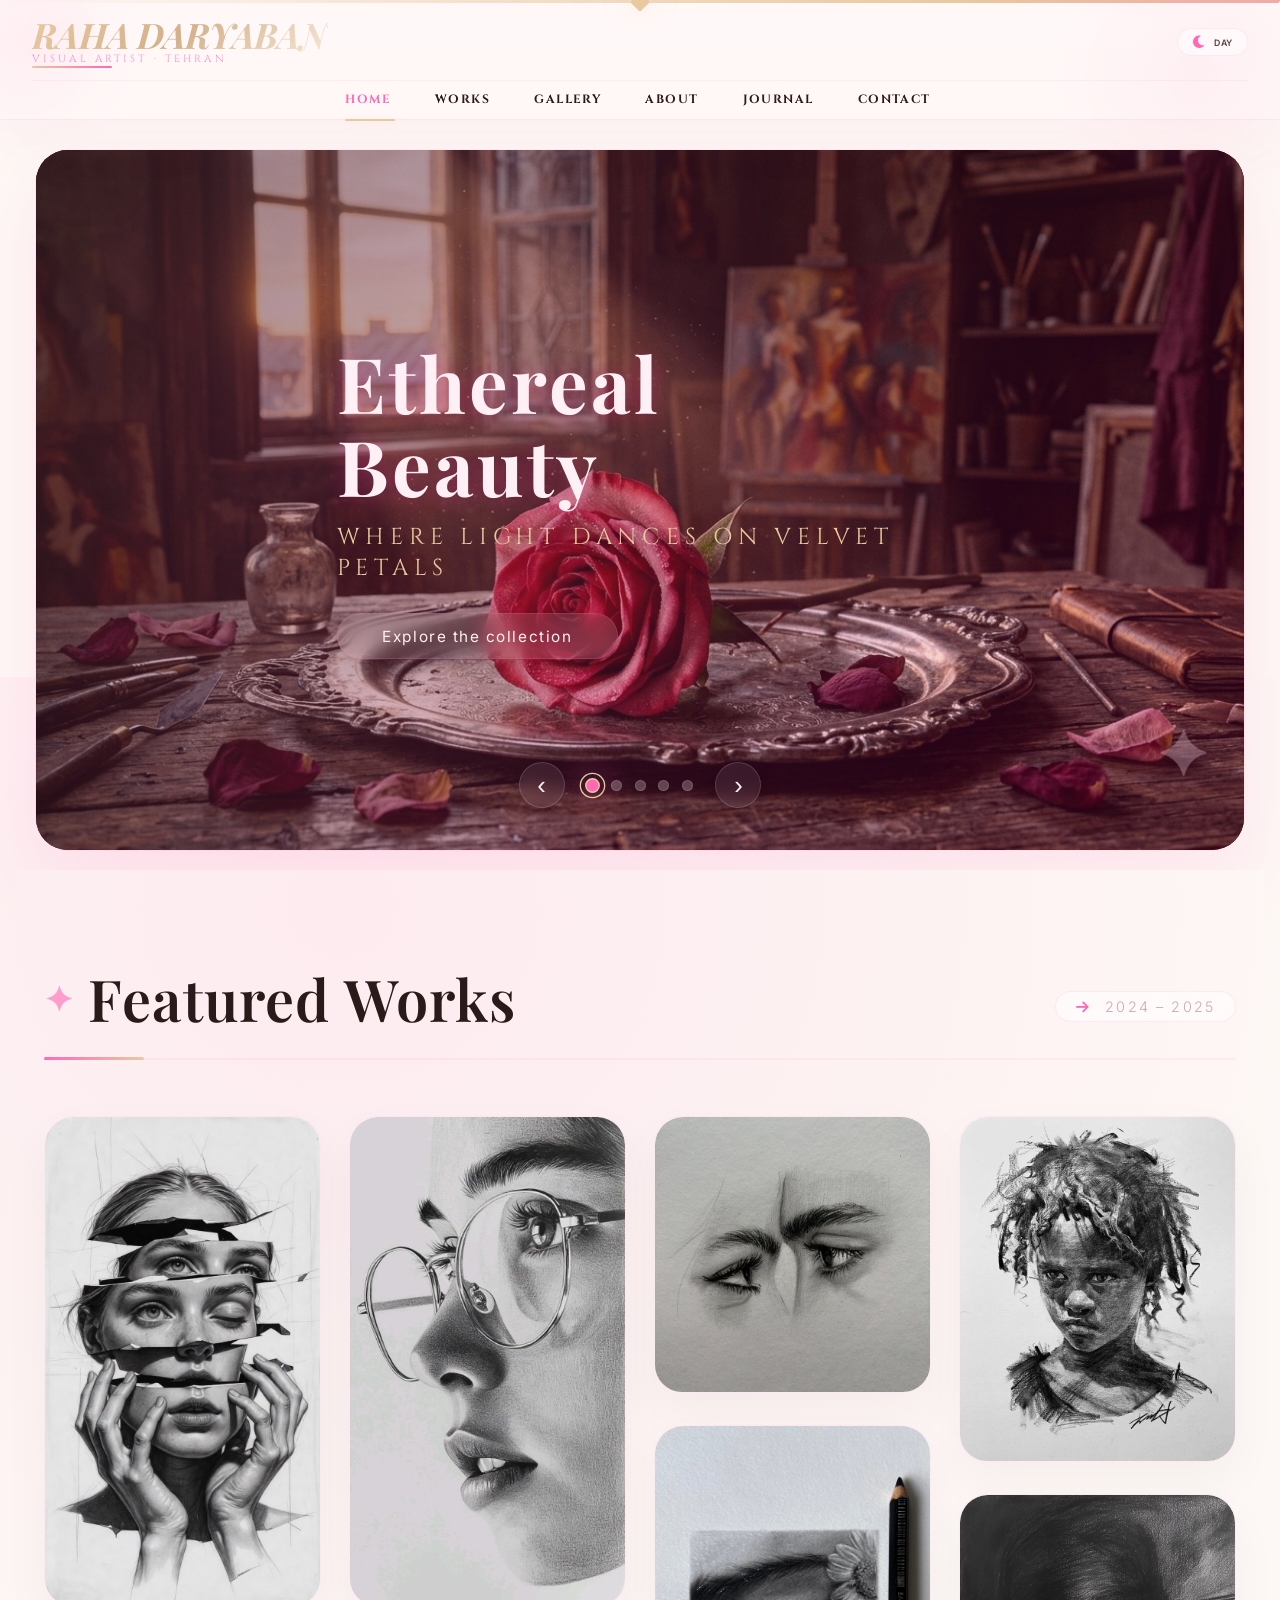
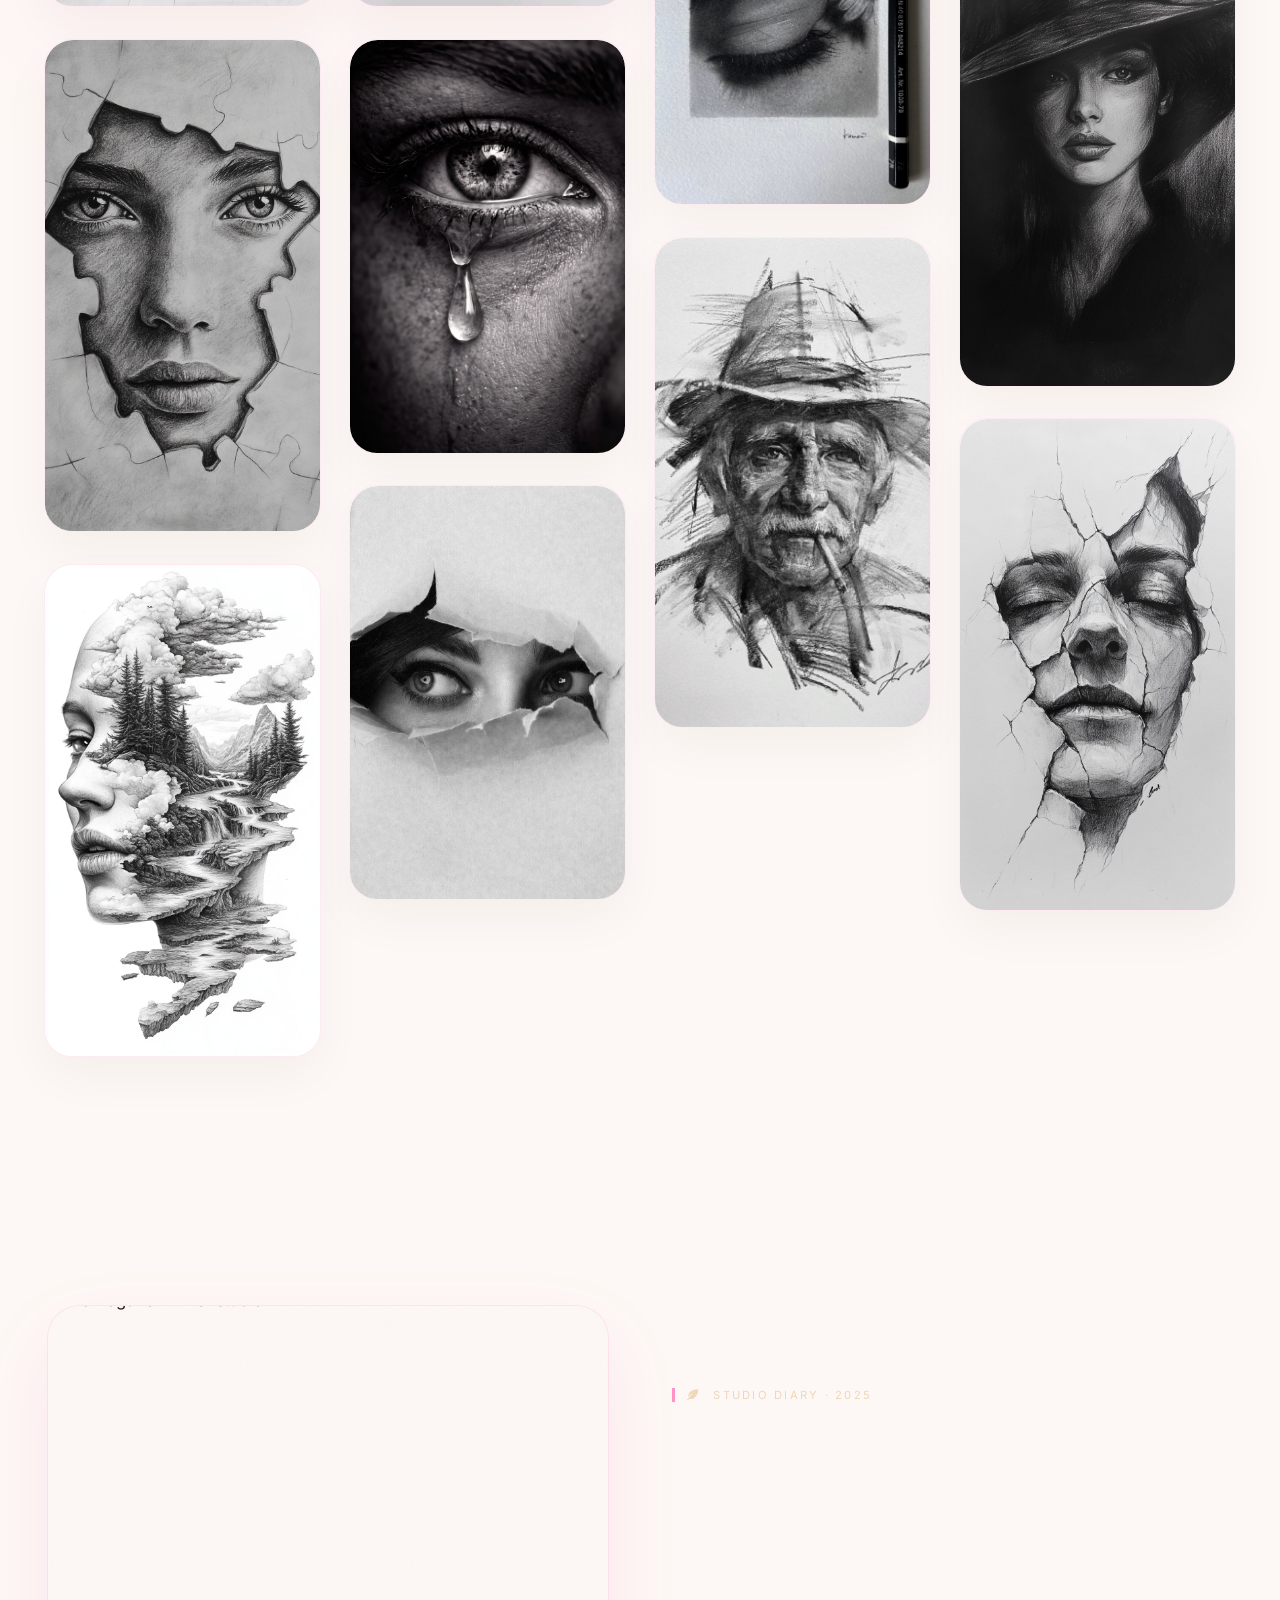
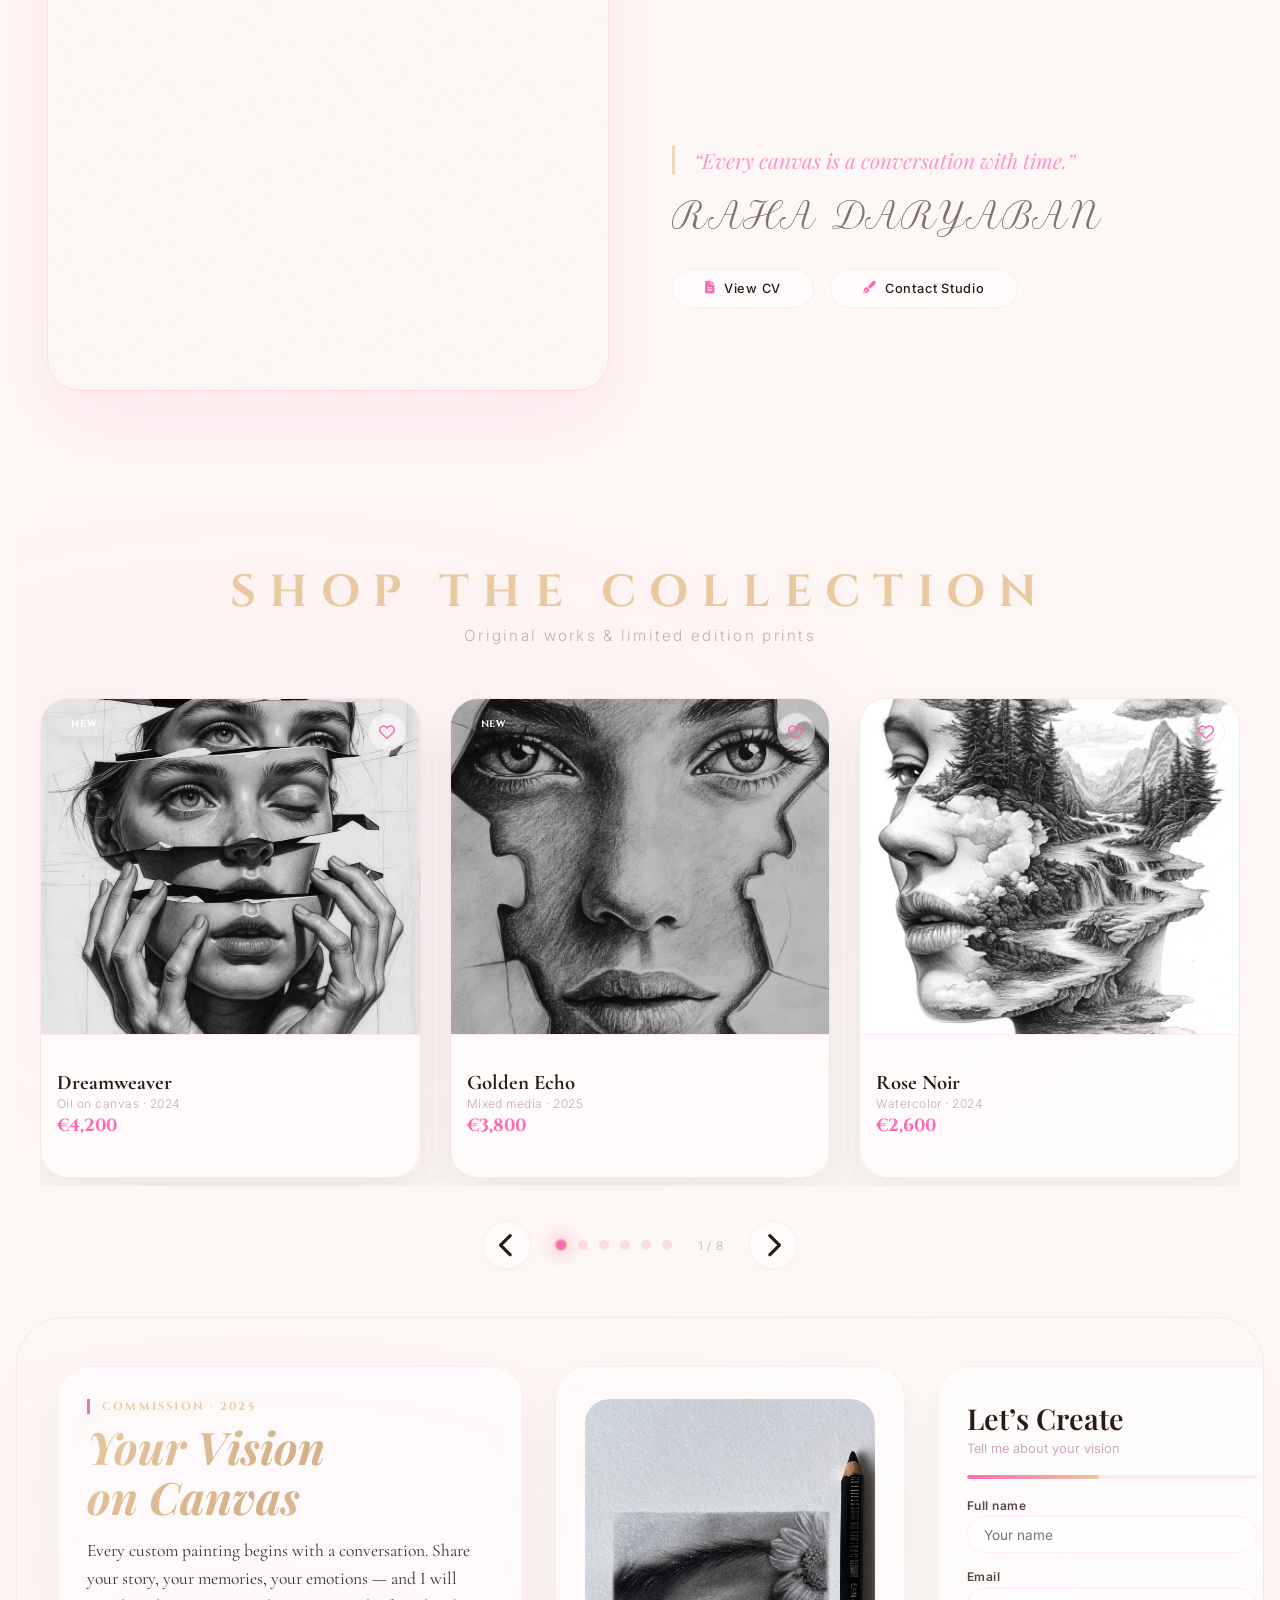
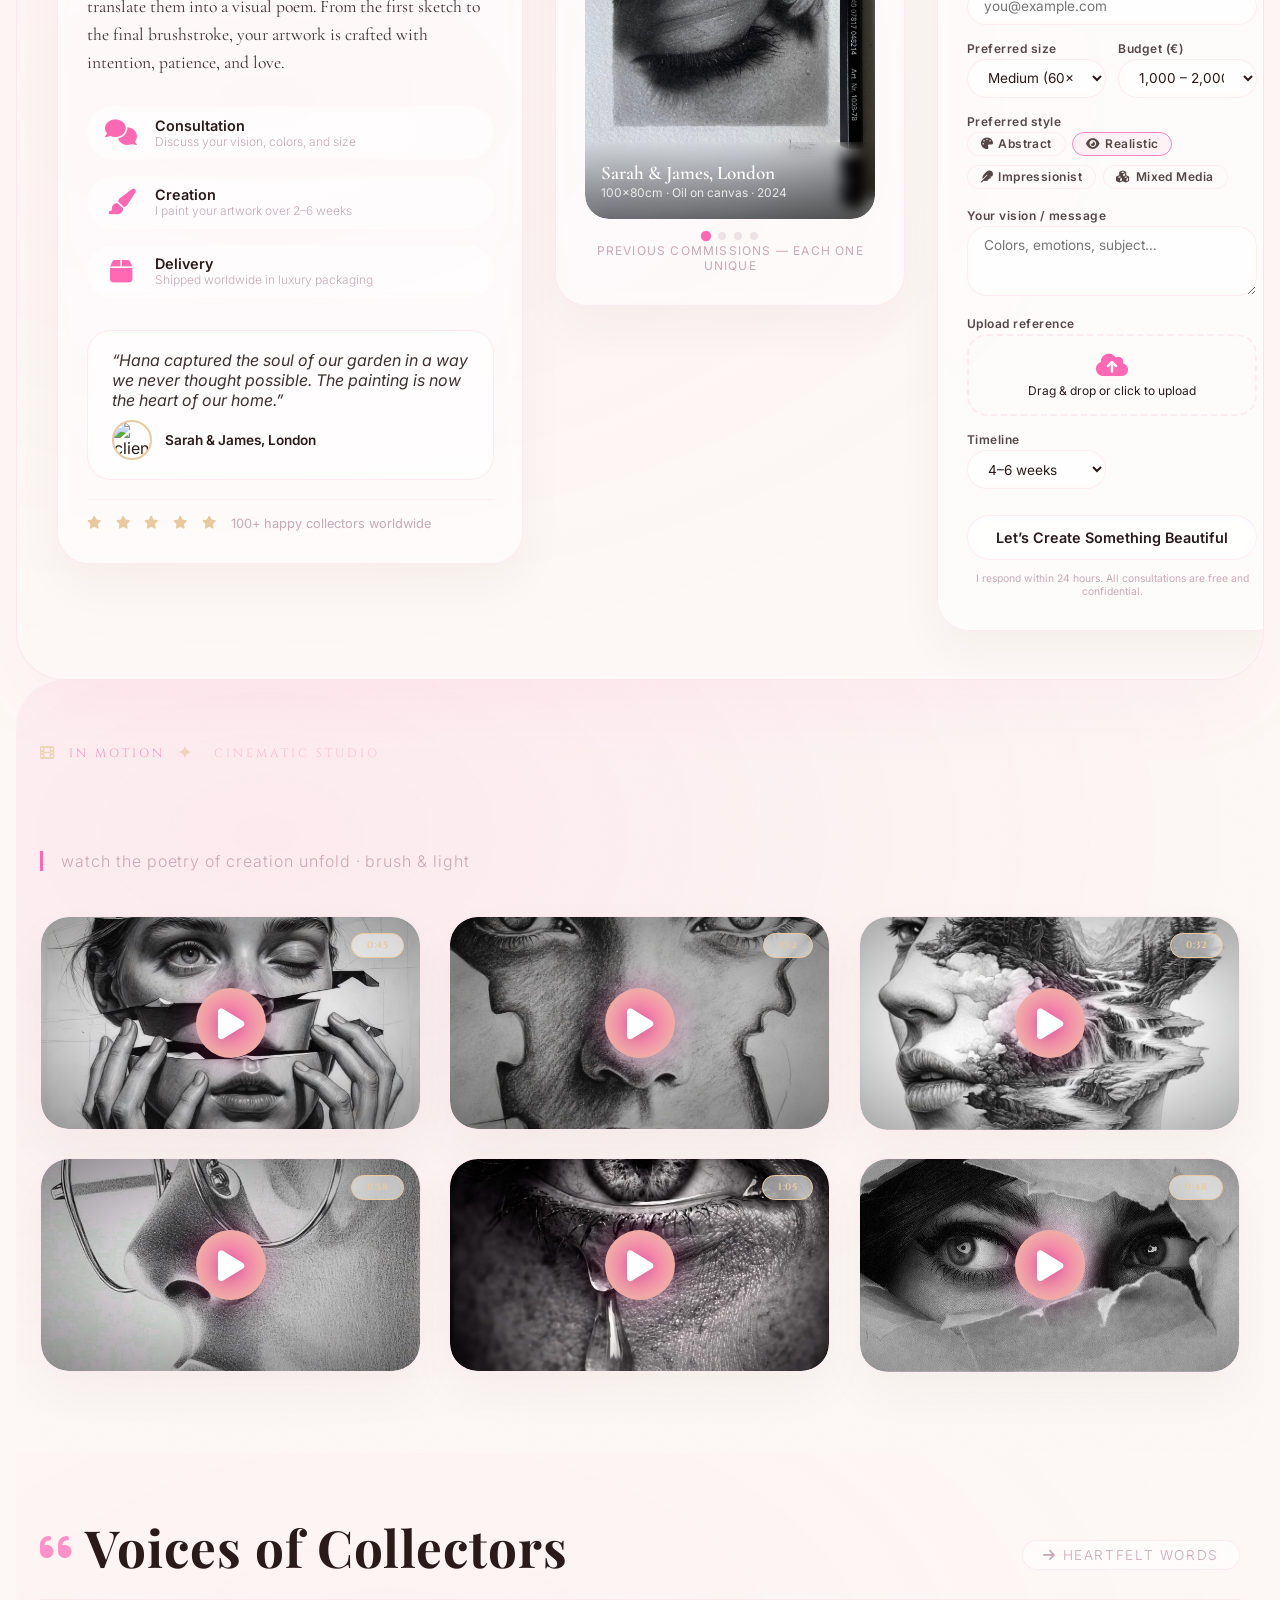
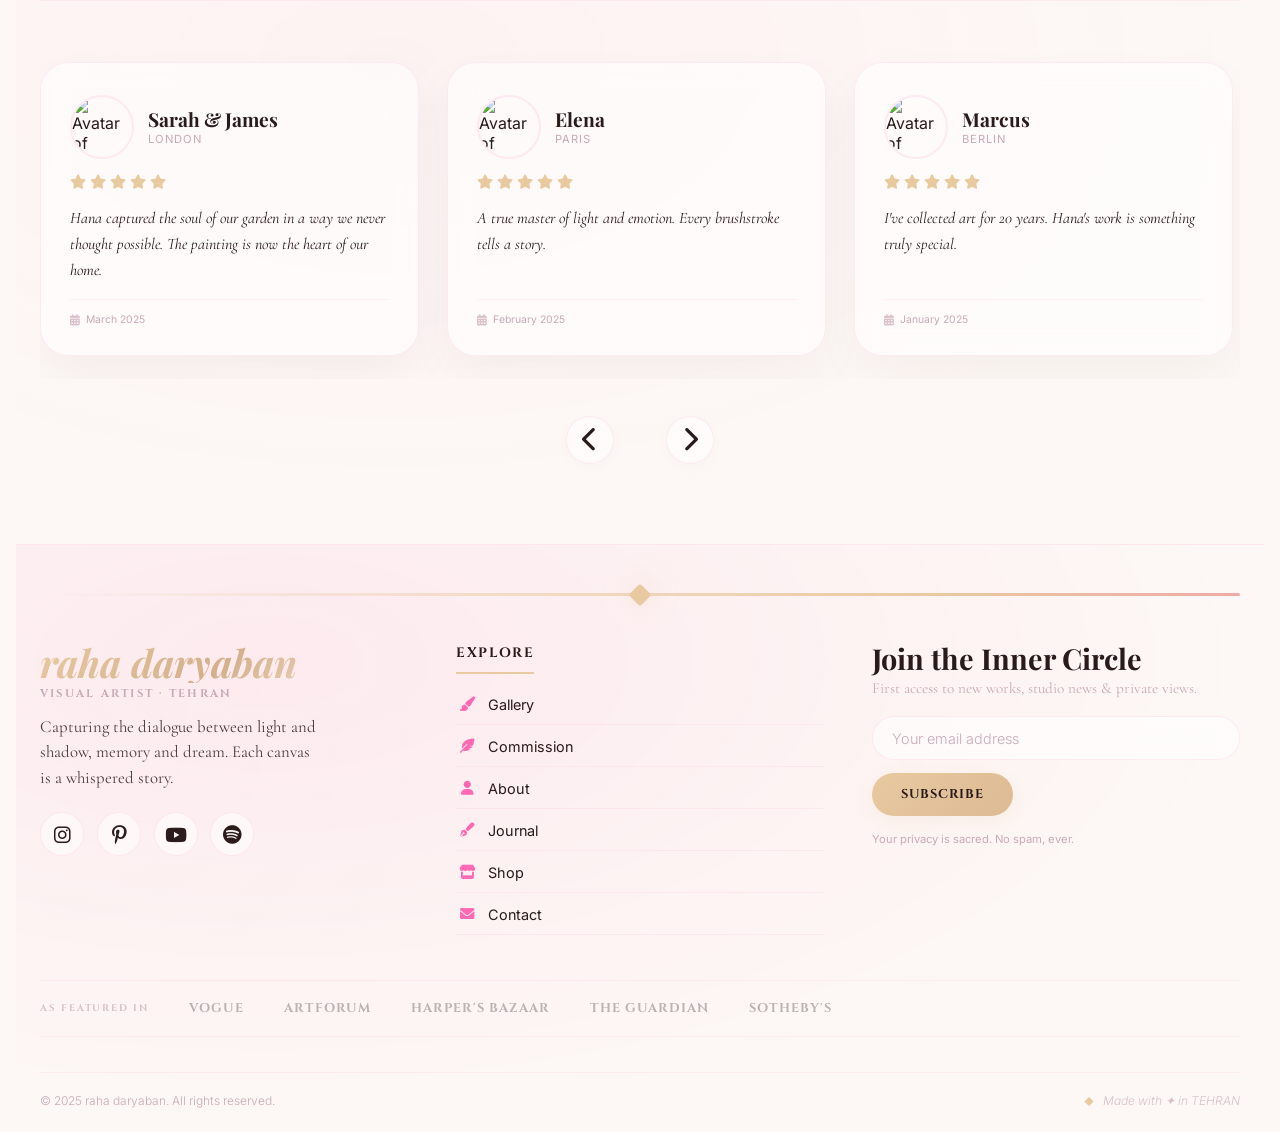
==== index.html @ b5438430 "Add files via upload" ====
<!DOCTYPE html>
<html lang="fa" dir="ltr">
<head>
    <meta charset="UTF-8">
    <meta name="viewport" content="width=device-width, initial-scale=1.0">
    <title>RAHA DARYABAN • Visual Artist</title>
    <link rel="stylesheet" href="./style.css">
    <link rel="stylesheet" href="./slider.css">
    <link rel="stylesheet" href="Commission.css">
    <link rel="stylesheet" href="new.css">
    <link rel="stylesheet" href="new-2.css">
    <link rel="stylesheet" href="footer.css">
    <link rel="stylesheet" href="style-tab.css">
    <link rel="preconnect" href="https://fonts.gstatic.com" crossorigin />
    <link rel="stylesheet" href="https://cdn.jsdelivr.net/npm/@phosphor-icons/web@2.1.1/src/regular/style.css">
    <link rel="stylesheet" href="https://cdnjs.cloudflare.com/ajax/libs/font-awesome/6.5.0/css/all.min.css">
    <link href="https://fonts.googleapis.com/css2?family=Cormorant+Garamond:ital,wght@0,300;0,400;0,600;0,700;1,400;1,600&family=Cinzel:wght@400;700;900&family=Inter:wght@300;400;600;700&family=Playfair+Display:ital,wght@0,400;0,700;1,400;1,700&family=Petit+Formal+Script&display=swap" rel="stylesheet" />
    <link href="https://fonts.googleapis.com/css2?family=Cormorant+Garamond:ital,wght@0,400;0,600;0,700;1,400&family=Inter:opsz,wght@14..32,300;14..32,400;14..32,600&family=Playfair+Display:ital,wght@0,400;0,600;1,400&display=swap" rel="stylesheet" />
    <script src="https://cdnjs.cloudflare.com/ajax/libs/gsap/3.15.0/gsap.min.js"></script>
    <script src="https://cdn.jsdelivr.net/npm/@tsparticles/engine@4/tsparticles.engine.min.js"></script>
    <script src="https://cdn.jsdelivr.net/npm/@tsparticles/slim@4/tsparticles.slim.bundle.min.js"></script>
    <link rel="stylesheet" href="https://cdnjs.cloudflare.com/ajax/libs/font-awesome/6.0.0-beta3/css/all.min.css" />
    <link rel="preconnect" href="https://fonts.googleapis.com">
  <link href="https://fonts.googleapis.com/css2?family=Cinzel:wght@400;700&family=Cormorant+Garamond:ital,wght@0,400;0,600;1,400&family=Inter:opsz,wght@14..32,300;14..32,400;14..32,600&family=Playfair+Display:ital,wght@0,400;0,700;1,400;1,700&display=swap" rel="stylesheet">
  <link rel="stylesheet" href="https://cdnjs.cloudflare.com/ajax/libs/font-awesome/6.0.0-beta3/css/all.min.css">
<!-- ===== MODERN FONTS ===== -->
  <link rel="preconnect" href="https://fonts.googleapis.com">
  <link href="https://fonts.googleapis.com/css2?family=Inter:wght@400;500;600;700&family=Space+Grotesk:wght@400;500;600;700&display=swap" rel="stylesheet">
  <!-- ===== MODERN ICON PACK: Phosphor Icons (via CDN) ===== -->
  <link rel="stylesheet" href="https://cdn.jsdelivr.net/npm/@phosphor-icons/web@2.1.1/src/regular/style.css">
  <!-- ===== FALLBACK: Font Awesome 6 Sharp (Modern) ===== -->
  <link rel="stylesheet" href="https://cdnjs.cloudflare.com/ajax/libs/font-awesome/6.5.0/css/all.min.css">
</head>
<body>


<header id="mainHeader" role="banner">


  <div class="gold-top-bar" aria-hidden="true">
    <span class="diamond"></span>
  </div>

  <div id="header-particles"></div>

  <div class="glow-orb"></div>
  <div class="glow-orb-left"></div>

  <div class="header-inner">
    <div class="top-row">
      <a href="index.html" class="logo" id="logoEl" aria-label="Homepage">
        <span class="artist-name">RAHA DARYABAN</span>
        <span class="subtitle">Visual Artist · TEHRAN</span>
      </a>

      <div class="right-group" id="rightGroup">
        <button class="theme-toggle" id="themeToggle" aria-label="Toggle theme">
          <i class="fas fa-moon" id="themeIcon"></i>
          <span class="toggle-label" id="themeLabel">DAY</span>
        </button>

        <button class="hamburger" id="hamburger" aria-label="Menu">
          <span></span><span></span><span></span>
        </button>
      </div>
    </div>

    <div class="bottom-row" id="bottomNav">
      <nav>
        <ul class="nav-list" id="navList">
          <li class="nav-item active" data-page="home">
            <a href="index.html"><span>HOME</span><span class="nav-dot"></span></a>
          </li>
          <li class="nav-item" data-page="works">
            <a href="work.html"><span>WORKS</span><span class="nav-dot"></span></a>
          </li>
          <li class="nav-item" data-page="gallery">
            <a href="gallery.html"><span>GALLERY</span><span class="nav-dot"></span></a>
          </li>
          <li class="nav-item" data-page="about">
            <a href="about.html"><span>ABOUT</span><span class="nav-dot"></span></a>
          </li>
          <li class="nav-item" data-page="journal">
            <a href="journal.html"><span>JOURNAL</span><span class="nav-dot"></span></a>
          </li>
          <li class="nav-item" data-page="contact">
            <a href="contact.html"><span>CONTACT</span><span class="nav-dot"></span></a>
          </li>
        </ul>
      </nav>
    </div>

    <div id="progress" role="progressbar" aria-valuenow="0" aria-valuemin="0" aria-valuemax="100"></div>
  </div>
</header>

<div class="mobile-overlay" id="mobileOverlay">
  <button class="close-overlay" id="closeOverlay" aria-label="Close menu">
    <i class="fas fa-times"></i>
  </button>
  <ul class="mobile-nav" id="mobileNav">
    <li class="active"><a href="index.html">HOME</a></li>
    <li><a href="work.html">WORKS</a></li>
    <li><a href="gallery.html">GALLERY</a></li>
    <li><a href="about.html">ABOUT</a></li>
    <li><a href="journal.html">JOURNAL</a></li>
    <li><a href="contact.html">CONTACT</a></li>
  </ul>
  <div class="divider"></div>
  <div style="margin-top:1.2rem; font-family: 'Cinzel', serif; font-size:0.65rem; letter-spacing:0.2em; color:var(--text-soft); opacity:0.6;">
    <i class="fas fa-palette" style="color:var(--pink-rose); margin-right:8px;"></i> Studio · London
  </div>
</div>



<section class="hero-slider-section" style="margin-top: 130px;">
  <div class="hero-slider-wrapper" id="heroSliderWrapper">
    <div class="hero-slider" id="heroSlider" role="region" aria-label="Raha daryaban Visual Artist Portfolio">
      <div id="slidesContainer"></div>
      <div id="tsparticles"></div>
      
      <div class="nav-controls">
        <button class="nav-btn" id="prevBtn" aria-label="Previous slide">‹</button>
        <div class="indicators" id="indicatorsContainer" role="tablist"></div>
        <button class="nav-btn" id="nextBtn" aria-label="Next slide">›</button>
      </div>
    </div>
  </div>
</section>
  <section class="gallery-section" id="masonryGallery">
    <div class="gallery-header">
      <h2>
        <span class="accent-icon">✦</span> Featured Works
      </h2>
      <span class="sub"><i class="fas fa-arrow-right"></i> 2024 – 2025</span>
    </div>

    <div class="masonry-grid" id="masonryGrid">
    </div>
  </section>

  <section class="about-section" id="aboutSection">
    <div class="about-container">
      <div class="portrait-wrapper" id="portraitWrapper">
        <img
          class="portrait-image"
          src="artist.JPG"
          alt="Hana Yeganeh in her studio"
          loading="lazy"
        />
        <div class="grain-overlay"></div>
      </div>

      <div class="story-content">
        <div class="studio-label"><i class="fas fa-feather-alt" style="margin-right: 8px;"></i> Studio Diary · 2025</div>
        <h1 class="artist-heading">RAHA DARYABAN</h1>

        <div class="typewriter-container" id="typewriter"></div>

        <div class="bio-text" id="bioText">
          Born in London, Hana Yeganeh is a visual artist whose work explores the delicate tension between light and shadow, memory and dream. Her paintings have been exhibited internationally and are held in private collections across Europe and the Middle East.
        </div>

        <div class="quote-block">“Every canvas is a conversation with time.”</div>
        <div class="signature">RAHA DARYABAN</div>

        <div class="action-buttons">
          <a href="#" class="action-btn"><i class="fas fa-file-alt"></i> View CV</a>
          <a href="#" class="action-btn"><i class="fas fa-pen-fancy"></i> Contact Studio</a>
        </div>
      </div>
    </div>
  </section>



  
  <section class="shop-slider-section" id="shopSlider">
    <div class="shop-header">
      <h2>Shop the Collection</h2>
      <p>Original works &amp; limited edition prints</p>
    </div>

    <div class="slider-wrapper" id="sliderWrapper">
      <div class="slider-track" id="sliderTrack">
      </div>
    </div>

    <div class="slider-nav">
      <button class="nav-arrow" id="prevSlide" aria-label="Previous"><i class="fas fa-chevron-left"></i></button>
      <div class="dots" id="dotsContainer"></div>
      <span class="slide-counter" id="slideCounter">1 / 8</span>
      <button class="nav-arrow" id="nextSlide" aria-label="Next"><i class="fas fa-chevron-right"></i></button>
    </div>
  </section>
  








  <div class="commission-wrapper">
  <section class="commission-section" id="commissionSection">
    <div id="commission-particles"></div>

    <div class="commission-grid">
      <div class="panel panel-left">
        <div class="commission-label">COMMISSION · 2025</div>
        <h2 class="commission-heading">Your Vision<br>on Canvas</h2>
        <p class="commission-desc">
          Every custom painting begins with a conversation. Share your story, your memories, your emotions — and I will translate them into a visual poem. From the first sketch to the final brushstroke, your artwork is crafted with intention, patience, and love.
        </p>
        <div class="process-steps">
          <div class="step-item"><i class="fas fa-comments"></i><div class="step-text"><strong>Consultation</strong><small>Discuss your vision, colors, and size</small></div></div>
          <div class="step-item"><i class="fas fa-paint-brush"></i><div class="step-text"><strong>Creation</strong><small>I paint your artwork over 2–6 weeks</small></div></div>
          <div class="step-item"><i class="fas fa-box"></i><div class="step-text"><strong>Delivery</strong><small>Shipped worldwide in luxury packaging</small></div></div>
        </div>
        <div class="testimonial">
          <p>“Hana captured the soul of our garden in a way we never thought possible. The painting is now the heart of our home.”</p>
          <div class="client"><img src="https://i.pravatar.cc/80?img=12" alt="client"><span class="name">Sarah & James, London</span></div>
        </div>
        <div class="trust-badge"><i class="fas fa-star"></i><i class="fas fa-star"></i><i class="fas fa-star"></i><i class="fas fa-star"></i><i class="fas fa-star"></i> 100+ happy collectors worldwide</div>
      </div>

      <div class="panel panel-center">
        <div class="gallery-carousel" id="carousel">
          <div class="carousel-slide active" data-index="0"><img src="art-8.jpg" alt="custom1"><div class="carousel-overlay"><div class="client-name">Sarah & James, London</div><div class="meta">100×80cm · Oil on canvas · 2024</div></div></div>
          <div class="carousel-slide" data-index="1"><img src="art-9.jpg" alt="custom2"><div class="carousel-overlay"><div class="client-name">Elena, Paris</div><div class="meta">70×90cm · Mixed media · 2025</div></div></div>
          <div class="carousel-slide" data-index="2"><img src="art-10.jpg" alt="custom3"><div class="carousel-overlay"><div class="client-name">Marcus, Berlin</div><div class="meta">120×80cm · Oil on linen · 2023</div></div></div>
          <div class="carousel-slide" data-index="3"><img src="art-11.jpg" alt="custom4"><div class="carousel-overlay"><div class="client-name">Aiko, Tokyo</div><div class="meta">60×60cm · Watercolor · 2025</div></div></div>
        </div>
        <div class="carousel-dots" id="carouselDots"><span class="active" data-index="0"></span><span data-index="1"></span><span data-index="2"></span><span data-index="3"></span></div>
        <div class="gallery-caption">Previous commissions — each one unique</div>
      </div>

      <div class="panel panel-right">
        <div class="form-title">Let’s Create</div>
        <div class="form-sub">Tell me about your vision</div>
        <div class="progress-bar-wrap"><div class="progress-bar-fill" id="formProgress"></div></div>
        <form id="commissionForm" novalidate>
          <div class="form-group"><label>Full name</label><input type="text" class="form-control" id="fullName" placeholder="Your name" required></div>
          <div class="form-group"><label>Email</label><input type="email" class="form-control" id="email" placeholder="you@example.com" required></div>
          <div class="form-row">
            <div class="form-group"><label>Preferred size</label>
              <select class="form-control" id="sizeSelect"><option value="Small (40x50cm)">Small (40x50cm) – €800+</option><option value="Medium (60x80cm)" selected>Medium (60x80cm) – €1,500+</option><option value="Large (80x100cm)">Large (80x100cm) – €2,500+</option><option value="Custom">Custom Size</option></select>
            </div>
            <div class="form-group"><label>Budget (€)</label>
              <select class="form-control" id="budgetSelect"><option value="500-1000">500 – 1,000</option><option value="1000-2000" selected>1,000 – 2,000</option><option value="2000-4000">2,000 – 4,000</option><option value="4000+">4,000+</option></select>
            </div>
          </div>
          <div class="form-group"><label>Preferred style</label>
            <div class="radio-group" id="styleGroup">
              <input type="radio" name="style" id="styleAbstract" value="Abstract"><label for="styleAbstract"><i class="fas fa-palette"></i> Abstract</label>
              <input type="radio" name="style" id="styleRealistic" value="Realistic" checked><label for="styleRealistic"><i class="fas fa-eye"></i> Realistic</label>
              <input type="radio" name="style" id="styleImpressionist" value="Impressionist"><label for="styleImpressionist"><i class="fas fa-feather"></i> Impressionist</label>
              <input type="radio" name="style" id="styleMixed" value="Mixed Media"><label for="styleMixed"><i class="fas fa-cubes"></i> Mixed Media</label>
            </div>
          </div>
          <div class="form-group"><label>Your vision / message</label><textarea class="form-control" id="message" rows="2" placeholder="Colors, emotions, subject…"></textarea></div>
          <div class="form-group"><label>Upload reference</label>
            <div class="file-upload-wrap" id="fileDrop"><i class="fas fa-cloud-upload-alt"></i><p style="margin:0.3rem 0 0;font-size:0.75rem;">Drag & drop or click to upload</p><input type="file" id="fileInput" style="display:none" accept="image/*"></div>
            <div id="filePreview" style="font-size:0.75rem;color:var(--text-soft);margin-top:0.2rem;"></div>
          </div>
          <div class="form-row">
            <div class="form-group"><label>Timeline</label>
              <select class="form-control" id="timelineSelect"><option value="Flexible">Flexible</option><option value="2-4 weeks">2–4 weeks</option><option value="4-6 weeks" selected>4–6 weeks</option></select>
            </div>
          </div>
          <button type="submit" class="btn-submit" id="submitBtn"><span class="btn-text">Let’s Create Something Beautiful</span><span class="spinner"><i class="fas fa-spinner"></i></span></button>
          <div class="disclaimer">I respond within 24 hours. All consultations are free and confidential.</div>
        </form>
      </div>
    </div>
  </section>
</div>

<div class="success-modal" id="successModal">
  <div class="success-card">
    <i class="fas fa-check-circle"></i>
    <h3>Your Vision is on the Way</h3>
    <p>Thank you! I’ll respond within 24 hours to begin our creative journey.</p>
    <button onclick="closeSuccess()" style="margin-top:1.2rem;padding:0.5rem 2rem;border-radius:60px;border:1px solid var(--pink-rose);background:transparent;cursor:pointer;">Wonderful</button>
  </div>
</div>







<section class="art-in-motion" id="artInMotion">
  <div class="curator-label">
    <i class="fas fa-film"></i> <span>In Motion</span> <span class="deco-diamond">✦</span> <span style="opacity:0.5;">cinematic studio</span>
  </div>
  <h2 class="section-headline">Art in Motion</h2>
  <div class="section-sub">watch the poetry of creation unfold · brush & light</div>

  <div class="video-grid" id="videoGrid">
  </div>
</section>

<div class="cinema-modal" id="cinemaModal">
  <div class="modal-content">
    <button class="modal-close" id="modalClose"><i class="fas fa-times"></i></button>
    <video id="modalVideo" controls autoplay muted playsinline></video>
    <div class="modal-meta">
      <h2 id="modalTitle">Whispers of Color</h2>
      <span id="modalDuration">0:45</span>
    </div>
  </div>
</div>



  <button class="demo-theme-toggle" id="demoThemeToggle" aria-label="Toggle theme">
    <i class="fas fa-moon" id="demoThemeIcon"></i>
    <span id="demoThemeLabel">DAY</span>
  </button>

  <section class="testimonials-section" id="testimonialsSection" aria-label="Client testimonials">
    <div class="testimonials-header">
      <h2><i class="fas fa-quote-left"></i> Voices of Collectors</h2>
      <span class="sub"><i class="fas fa-arrow-right"></i> heartfelt words</span>
    </div>

    <div class="carousel-wrapper" id="carouselWrapper">
      <div class="carousel-track" id="carouselTrack" role="list">
      </div>
    </div>

    <div class="nav-arrows">
      <button class="nav-arrow" id="prevArrow" aria-label="Previous testimonial"><i class="fas fa-chevron-left"></i></button>
      <div class="dots-container" id="dotsContainer" role="tablist"></div>
      <button class="nav-arrow" id="nextArrow" aria-label="Next testimonial"><i class="fas fa-chevron-right"></i></button>
    </div>
  </section>





    <footer class="footer-section" id="footerSection" role="contentinfo">
        <div id="footer-particles"></div>

        <div class="footer-inner">
            <div class="gold-bar" aria-hidden="true">
                <span class="diamond"></span>
            </div>

            <div class="footer-grid">
                <div class="footer-col-1 glass-reflection">
                    <div class="artist-name">raha daryaban</div>
                    <div class="title">Visual Artist · tehran</div>
                    <p class="bio">Capturing the dialogue between light and shadow, memory and dream. Each canvas is a whispered story.</p>
                    <div class="social-links">
                        <a href="#" aria-label="Instagram"><i class="fab fa-instagram"></i></a>
                        <a href="#" aria-label="Pinterest"><i class="fab fa-pinterest-p"></i></a>
                        <a href="#" aria-label="YouTube"><i class="fab fa-youtube"></i></a>
                        <a href="#" aria-label="Spotify"><i class="fab fa-spotify"></i></a>
                    </div>
                </div>

                <div class="footer-col-2">
                    <div class="heading">Explore</div>
                    <ul class="link-list">
                        <li><a href="work.html"><i class="fas fa-paint-brush"></i> Gallery</a></li>
                        <li><a href="contact.html"><i class="fas fa-feather-alt"></i> Commission</a></li>
                        <li><a href="about.html"><i class="fas fa-user"></i> About</a></li>
                        <li><a href="journal.html"><i class="fas fa-pen-fancy"></i> Journal</a></li>
                        <li><a href="index.html"><i class="fas fa-store"></i> Shop</a></li>
                        <li><a href="contact.html"><i class="fas fa-envelope"></i> Contact</a></li>
                    </ul>
                </div>
                <div class="footer-col-3">
                    <div class="newsletter-title">Join the Inner Circle</div>
                    <div class="newsletter-sub">First access to new works, studio news & private views.</div>
                    <form class="newsletter-form" id="newsletterForm" novalidate>
                        <div class="input-group">
                            <input type="email" placeholder="Your email address" aria-label="Email address" required>
                        </div>
                        <button type="submit" class="btn-subscribe">Subscribe</button>
                        <div class="privacy-notice">Your privacy is sacred. No spam, ever.</div>
                    </form>
                </div>
            </div>
            <div class="featured-section">
                <span class="featured-label">As Featured In</span>
                <div class="brands">
                    <span>VOGUE</span>
                    <span>ARTFORUM</span>
                    <span>HARPER'S BAZAAR</span>
                    <span>THE GUARDIAN</span>
                    <span>SOTHEBY'S</span>
                </div>
            </div>

            <div class="bottom-bar">
                <span>© 2025 raha daryaban. All rights reserved.</span>
                <span>
                    <span class="diamond-deco">◆</span>
                    <span class="made-with">Made with ✦ in TEHRAN</span>
                </span>
            </div>
        </div>
    </footer>

    <button class="back-to-top" id="backToTop" aria-label="Back to top">
        <i class="fas fa-arrow-up"></i>
    </button>

  <nav class="sticky-tab-bar" id="stickyTabBar" role="tablist" aria-label="Quick navigation">

    <!-- HOME → index.html -->
    <a href="index.html" class="tab-item" data-page="home" role="tab" aria-selected="true" tabindex="0">
      <i class="ph ph-house"></i>
      <span class="label">Home</span>
      <span class="glow"></span>
      <span class="dot"></span>
    </a>

    <!-- WORKS → work.html -->
    <a href="work.html" class="tab-item" data-page="works" role="tab" aria-selected="false" tabindex="0">
      <i class="ph ph-paint-brush"></i>
      <span class="label">Works</span>
      <span class="glow"></span>
      <span class="dot"></span>
    </a>

    <!-- GALLERY → gallery.html -->
    <a href="gallery.html" class="tab-item" data-page="gallery" role="tab" aria-selected="false" tabindex="0">
      <i class="ph ph-images"></i>
      <span class="label">Gallery</span>
      <span class="glow"></span>
      <span class="dot"></span>
    </a>

    <!-- ABOUT → about.html -->
    <a href="about.html" class="tab-item" data-page="about" role="tab" aria-selected="false" tabindex="0">
      <i class="ph ph-user"></i>
      <span class="label">About</span>
      <span class="glow"></span>
      <span class="dot"></span>
    </a>

    <!-- JOURNAL → journal.html -->
    <a href="journal.html" class="tab-item" data-page="journal" role="tab" aria-selected="false" tabindex="0">
      <i class="ph ph-note-pencil"></i>
      <span class="label">Journal</span>
      <span class="glow"></span>
      <span class="dot"></span>
    </a>

    <!-- CONTACT → contact.html -->
    <a href="contact.html" class="tab-item" data-page="contact" role="tab" aria-selected="false" tabindex="0">
      <i class="ph ph-envelope"></i>
      <span class="label">Contact</span>
      <span class="glow"></span>
      <span class="dot"></span>
    </a>

  </nav>
    
<script src="script.js"></script>
<script src="slider.js"></script>
<script src="Commission.js"></script>
<script src="new.js"></script>
<script src="new-2.js"></script>
<script src="footer.js"></script>
<script src="js-tab.js"></script>
<script src="https://cdn.jsdelivr.net/npm/typed.js@2.0.16"></script>
<script src="https://cdn.jsdelivr.net/npm/typed.js@2.0.12"></script>
</body>
</html>
---- style.css ----
/* ============================================================
       CSS CUSTOM PROPERTIES – Light & Dark (cinematic palette)
       ============================================================ */
    :root {
      /* Light theme (default) */
      --bg-primary: #FDF8F5;
      --bg-header: rgba(255, 248, 247, 0.88);
      --text-primary: #2A1A1A;
      --text-soft: #c9a8b8;
      --border-light: rgba(255, 105, 180, 0.12);
      --pink-rose: #FF69B4;
      --pink-vibrant: #FF1493;
      --pink-dark: #6B1A3D;
      --gold: #E8C9A0;
      --gold-light: #f5e6d3;
      --glass-bg: rgba(255, 255, 255, 0.55);
      --glass-border: rgba(255, 105, 180, 0.12);
      --glass-blur: blur(30px);
      --shadow-soft: 0 20px 60px rgba(255, 105, 180, 0.04);
      --card-shadow: 0 20px 50px rgba(42, 26, 26, 0.04);
      --shadow-rose: 0 30px 70px rgba(255, 20, 147, 0.08);
      --progress-bg: linear-gradient(90deg, #FF69B4, #E8C9A0, #FF1493, #E8C9A0);
      --overlay-bg: rgba(255, 248, 247, 0.96);
    }

    /* Dark theme (luxury noir) */
    [data-theme="dark"] {
      --bg-primary: #1a0b12;
      --bg-header: rgba(20, 5, 12, 0.92);
      --text-primary: #f0e0e8;
      --text-soft: #b08a9a;
      --border-light: rgba(255, 105, 180, 0.15);
      --pink-rose: #ff6bb5;
      --pink-vibrant: #ff3b9b;
      --pink-dark: #f0c0d0;
      --gold: #d4b08a;
      --gold-light: #c9a88a;
      --glass-bg: rgba(20, 5, 12, 0.85);
      --glass-border: rgba(255, 105, 180, 0.18);
      --glass-blur: blur(32px);
      --shadow-soft: 0 20px 60px rgba(0, 0, 0, 0.5);
      --card-shadow: 0 20px 50px rgba(0, 0, 0, 0.5);
      --shadow-rose: 0 30px 70px rgba(255, 20, 147, 0.18);
      --progress-bg: linear-gradient(90deg, #ff6bb5, #d4b08a, #ff3b9b, #d4b08a);
      --overlay-bg: rgba(20, 5, 12, 0.96);
    }

    /* ============================================================
       RESET & BASE
       ============================================================ */
    * { margin: 0; padding: 0; box-sizing: border-box; }
    body {
      font-family: 'Cormorant Garamond', serif;
      background: var(--bg-primary);
      color: var(--text-primary);
      transition: background 0.4s ease, color 0.3s ease;
      padding-top: 120px;
      min-height: 200vh;
    }

    /* ============================================================
       HEADER – FIXED, GLASS, CINEMATIC
       ============================================================ */
    #mainHeader {
      position: fixed;
      top: 0;
      left: 0;
      width: 100%;
      height: 120px;
      background: var(--bg-header);
      backdrop-filter: var(--glass-blur);
      -webkit-backdrop-filter: var(--glass-blur);
      border-bottom: 1.5px solid var(--glass-border);
      z-index: 10000;
      box-shadow: var(--shadow-soft);
      transition: height 0.4s cubic-bezier(0.23, 1, 0.32, 1),
                  background 0.4s ease,
                  border-color 0.4s ease,
                  box-shadow 0.4s ease;
      overflow: visible;
    }
    #mainHeader.scrolled {
      height: 85px;
      box-shadow: var(--shadow-rose);
    }

    /* ---- Gold decorative bar ---- */
    .gold-top-bar {
      position: absolute;
      top: 0;
      left: 0;
      width: 100%;
      height: 3px;
      background: linear-gradient(90deg, transparent, var(--gold), var(--pink-rose), var(--gold), transparent);
      background-size: 300% 100%;
      border-radius: 0 0 4px 4px;
      animation: shimmerSweep 4s ease-in-out infinite;
      z-index: 5;
    }
    @keyframes shimmerSweep {
      0% { background-position: 0% 50%; }
      50% { background-position: 100% 50%; }
      100% { background-position: 0% 50%; }
    }
    .gold-top-bar .diamond {
      position: absolute;
      top: 50%;
      left: 50%;
      transform: translate(-50%, -50%) rotate(45deg);
      width: 14px;
      height: 14px;
      background: var(--gold);
      border-radius: 2px;
      box-shadow: 0 0 30px rgba(232, 201, 160, 0.4);
      animation: pulseDiamond 2.4s ease-in-out infinite;
    }
    @keyframes pulseDiamond {
      0%, 100% { transform: translate(-50%, -50%) rotate(45deg) scale(1); opacity: 0.8; }
      50% { transform: translate(-50%, -50%) rotate(45deg) scale(1.3); opacity: 1; }
    }

    /* ---- Particles ---- */
    #header-particles {
      position: absolute;
      inset: 0;
      z-index: 0;
      pointer-events: none;
      overflow: hidden;
    }

    /* ---- Glow orbs ---- */
    .glow-orb {
      position: absolute;
      top: -60%;
      right: -5%;
      width: 300px;
      height: 300px;
      background: radial-gradient(circle, rgba(255, 105, 180, 0.06) 0%, transparent 70%);
      border-radius: 50%;
      z-index: 1;
      pointer-events: none;
      animation: pulseGlow 6s ease-in-out infinite;
    }
    .glow-orb-left {
      position: absolute;
      bottom: -40%;
      left: -8%;
      width: 250px;
      height: 250px;
      background: radial-gradient(circle, rgba(255, 20, 147, 0.04) 0%, transparent 70%);
      border-radius: 50%;
      z-index: 1;
      pointer-events: none;
      animation: pulseGlow 8s ease-in-out infinite reverse;
    }
    [data-theme="dark"] .glow-orb {
      background: radial-gradient(circle, rgba(255, 50, 150, 0.12) 0%, transparent 70%);
    }
    [data-theme="dark"] .glow-orb-left {
      background: radial-gradient(circle, rgba(255, 30, 130, 0.10) 0%, transparent 70%);
    }
    @keyframes pulseGlow {
      0%, 100% { transform: scale(1); opacity: 0.5; }
      50% { transform: scale(1.4); opacity: 1; }
    }

    /* ---- Header inner ---- */
    .header-inner {
      position: relative;
      z-index: 3;
      max-width: 1440px;
      margin: 0 auto;
      height: 100%;
      display: flex;
      flex-direction: column;
      padding: 0 2rem;
    }

    .top-row {
      display: flex;
      align-items: center;
      justify-content: space-between;
      flex: 1;
      padding-top: 4px;
      gap: 1rem;
    }

    /* ----- LOGO ----- */
    .logo {
      display: flex;
      flex-direction: column;
      align-items: flex-start;
      cursor: pointer;
      position: relative;
      padding-bottom: 2px;
    }
    .logo .artist-name {
      font-family: 'Playfair Display', serif;
      font-weight: 700;
      font-style: italic;
      font-size: 2.2rem;
      line-height: 1.1;
      background: linear-gradient(135deg, var(--gold), #d4b08a, var(--gold-light));
      -webkit-background-clip: text;
      -webkit-text-fill-color: transparent;
      background-clip: text;
      letter-spacing: -0.02em;
    }
    .logo .subtitle {
      font-family: 'Cinzel', serif;
      font-weight: 400;
      font-size: 0.65rem;
      letter-spacing: 0.3em;
      text-transform: uppercase;
      color: var(--pink-rose);
      opacity: 0.75;
      margin-top: -2px;
    }
    .logo::after {
      content: '';
      position: absolute;
      bottom: 0;
      left: 0;
      width: 80px;
      height: 2px;
      background: linear-gradient(90deg, var(--gold), var(--pink-rose), var(--gold));
      background-size: 200% 100%;
      border-radius: 4px;
      animation: shimmerLine 3s ease-in-out infinite;
    }
    @keyframes shimmerLine {
      0%, 100% { background-position: 0% 50%; width: 80px; }
      50% { background-position: 100% 50%; width: 140px; }
    }

    /* ----- Right group ----- */
    .right-group {
      display: flex;
      align-items: center;
      gap: 1.6rem;
    }

    /* SEARCH */
    .search-container { position: relative; }
    .search-box {
      background: var(--glass-bg);
      backdrop-filter: blur(12px);
      -webkit-backdrop-filter: blur(12px);
      border: 1.5px solid var(--glass-border);
      border-radius: 60px;
      padding: 5px 14px 5px 18px;
      display: flex;
      align-items: center;
      gap: 10px;
      box-shadow: 0 4px 20px rgba(255, 105, 180, 0.02);
      transition: all 0.5s cubic-bezier(0.34, 1.56, 0.64, 1);
      cursor: pointer;
    }
    .search-box.open {
      border-color: var(--pink-rose);
      box-shadow: 0 0 0 5px rgba(255, 20, 147, 0.04), 0 8px 30px rgba(255, 20, 147, 0.06);
      width: 320px;
      background: var(--glass-bg);
    }
    .search-box i {
      font-size: 1rem;
      color: var(--pink-rose);
      transition: transform 0.4s;
    }
    .search-box:hover i { transform: rotate(15deg) scale(1.05); }
    .search-box input {
      border: none;
      outline: none;
      font-family: 'Inter', sans-serif;
      font-size: 0.85rem;
      font-weight: 300;
      width: 0;
      transition: width 0.6s ease;
      background: transparent;
      color: var(--text-primary);
    }
    .search-box.open input { width: 220px; }
    .search-box input::placeholder {
      color: var(--text-soft);
      font-style: italic;
      font-weight: 300;
    }

    /* CTAs */
    .ctas { display: flex; gap: 0.6rem; }
    .ctas button {
      padding: 8px 18px;
      border-radius: 50px;
      border: 1.5px solid var(--pink-rose);
      background: var(--glass-bg);
      backdrop-filter: blur(8px);
      color: var(--text-primary);
      font-family: 'Inter', sans-serif;
      font-weight: 600;
      font-size: 0.65rem;
      letter-spacing: 0.06em;
      cursor: pointer;
      transition: all 0.3s cubic-bezier(0.34, 1.56, 0.64, 1);
      display: flex;
      align-items: center;
      gap: 6px;
    }
    .ctas button i {
      font-size: 0.75rem;
      color: var(--pink-rose);
      transition: 0.3s;
    }
    .ctas button:hover {
      background: var(--pink-vibrant);
      color: #fff;
      transform: translateY(-3px);
      box-shadow: 0 12px 30px rgba(255, 20, 147, 0.12);
      border-color: var(--pink-vibrant);
    }
    .ctas button:hover i { color: #fff; }

    /* THEME TOGGLE */
    .theme-toggle {
      background: var(--glass-bg);
      backdrop-filter: blur(8px);
      -webkit-backdrop-filter: blur(8px);
      border: 1.5px solid var(--glass-border);
      border-radius: 60px;
      padding: 6px 14px;
      display: flex;
      align-items: center;
      gap: 8px;
      font-family: 'Inter', sans-serif;
      font-size: 0.55rem;
      font-weight: 600;
      color: var(--text-primary);
      cursor: pointer;
      transition: all 0.4s cubic-bezier(0.34, 1.56, 0.64, 1);
    }
    .theme-toggle i {
      font-size: 0.9rem;
      color: var(--pink-rose);
      transition: transform 0.6s cubic-bezier(0.34, 1.56, 0.64, 1), color 0.3s ease;
    }
    .theme-toggle:hover {
      border-color: var(--pink-vibrant);
      transform: scale(1.02);
      box-shadow: 0 8px 25px rgba(255, 20, 147, 0.05);
    }
    .theme-toggle .toggle-label {
      font-weight: 600;
      text-transform: uppercase;
      letter-spacing: 0.08em;
      font-size: 0.55rem;
      opacity: 0.8;
    }
    [data-theme="dark"] .theme-toggle .toggle-label { color: #ff9bc0; }

    /* HAMBURGER – custom, elegant */
    .hamburger {
      display: none;
      flex-direction: column;
      gap: 5px;
      background: transparent;
      border: none;
      cursor: pointer;
      padding: 6px 4px;
      z-index: 1001;
      position: relative;
      width: 32px;
      height: 28px;
      justify-content: center;
      align-items: center;
    }
    .hamburger span {
      display: block;
      width: 28px;
      height: 2px;
      background: var(--text-primary);
      border-radius: 4px;
      transition: all 0.4s cubic-bezier(0.34, 1.56, 0.64, 1);
      transform-origin: center;
      position: absolute;
      left: 50%;
      transform: translateX(-50%) rotate(0deg);
    }
    .hamburger span:nth-child(1) { top: 2px; }
    .hamburger span:nth-child(2) { top: 50%; transform: translate(-50%, -50%) scaleX(1); }
    .hamburger span:nth-child(3) { bottom: 2px; }

    .hamburger.active span:nth-child(1) {
      top: 50%;
      transform: translate(-50%, -50%) rotate(45deg);
    }
    .hamburger.active span:nth-child(2) {
      transform: translate(-50%, -50%) scaleX(0);
      opacity: 0;
    }
    .hamburger.active span:nth-child(3) {
      bottom: 50%;
      transform: translate(-50%, 50%) rotate(-45deg);
    }
    /* hover effect */
    .hamburger:hover span {
      background: var(--pink-rose);
    }

    /* ===== BOTTOM ROW: NAVIGATION ===== */
    .bottom-row {
      display: flex;
      align-items: center;
      justify-content: center;
      border-top: 1px solid var(--border-light);
      padding-top: 2px;
      flex: 0 0 auto;
      transition: border-color 0.3s ease;
    }
    nav { display: flex; justify-content: center; }
    .nav-list {
      display: flex;
      gap: 2.5rem;
      list-style: none;
      align-items: center;
    }
    .nav-item {
      font-family: 'Cinzel', serif;
      font-size: 0.75rem;
      font-weight: 700;
      color: var(--text-primary);
      cursor: pointer;
      position: relative;
      padding: 4px 0 6px;
      letter-spacing: 0.12em;
      display: flex;
      align-items: center;
      gap: 4px;
      transition: color 0.3s ease, transform 0.3s ease;
      text-decoration: none;
      background: none;
      border: none;
    }/* ============================================================
   HEADER NAV LINKS – اضافه شده
   ============================================================ */
.nav-item a {
  display: flex;
  align-items: center;
  gap: 4px;
  color: var(--text-primary);
  text-decoration: none;
  font-family: 'Cinzel', serif;
  font-size: 0.75rem;
  font-weight: 700;
  letter-spacing: 0.12em;
  padding: 4px 0 6px;
  transition: color 0.3s ease, transform 0.3s ease;
}

.nav-item a:hover {
  color: var(--pink-vibrant);
  transform: scale(1.05);
}

.nav-item a:hover .nav-dot {
  opacity: 1;
  transform: scale(1.6);
}

.nav-item.active a {
  color: var(--pink-rose);
}

.nav-item.active .nav-dot {
  opacity: 1;
  background: var(--gold);
  transform: scale(1.8);
  box-shadow: 0 0 12px rgba(232, 201, 160, 0.5);
}

.nav-item.active::after {
  content: '';
  position: absolute;
  bottom: -2px;
  left: 0;
  width: 100%;
  height: 2px;
  background: var(--gold);
  border-radius: 4px;
  box-shadow: 0 0 12px rgba(232, 201, 160, 0.3);
}

/* CTAs as links */
.ctas .cta-btn {
  padding: 8px 18px;
  border-radius: 50px;
  border: 1.5px solid var(--pink-rose);
  background: var(--glass-bg);
  backdrop-filter: blur(8px);
  color: var(--text-primary);
  font-family: 'Inter', sans-serif;
  font-weight: 600;
  font-size: 0.65rem;
  letter-spacing: 0.06em;
  cursor: pointer;
  transition: all 0.3s cubic-bezier(0.34, 1.56, 0.64, 1);
  display: inline-flex;
  align-items: center;
  gap: 6px;
  text-decoration: none;
}

.ctas .cta-btn i {
  font-size: 0.75rem;
  color: var(--pink-rose);
  transition: 0.3s;
}

.ctas .cta-btn:hover {
  background: var(--pink-vibrant);
  color: #fff;
  transform: translateY(-3px);
  box-shadow: 0 12px 30px rgba(255, 20, 147, 0.12);
  border-color: var(--pink-vibrant);
}

.ctas .cta-btn:hover i {
  color: #fff;
}

/* Logo as link */
.logo {
  text-decoration: none;
  display: flex;
  flex-direction: column;
  align-items: flex-start;
  cursor: pointer;
  position: relative;
  padding-bottom: 2px;
}

/* Mobile nav links */
.mobile-nav li a {
  font-family: 'Cinzel', serif;
  font-size: 2rem;
  font-weight: 700;
  color: var(--text-primary);
  text-decoration: none;
  letter-spacing: 0.15em;
  transition: all 0.4s cubic-bezier(0.34, 1.56, 0.64, 1);
  position: relative;
  padding: 0.2rem 0;
  display: inline-block;
}

.mobile-nav li a::after {
  content: '';
  position: absolute;
  bottom: 0;
  left: 50%;
  transform: translateX(-50%);
  width: 0;
  height: 2px;
  background: linear-gradient(90deg, var(--gold), var(--pink-rose));
  transition: width 0.4s ease;
}

.mobile-nav li a:hover {
  color: var(--pink-rose);
  transform: scale(1.05);
}

.mobile-nav li a:hover::after {
  width: 80%;
}

.mobile-nav li.active a {
  color: var(--pink-rose);
}

.mobile-nav li.active a::after {
  width: 80%;
}

@media (max-width: 768px) {
  .mobile-nav li a {
    font-size: 1.8rem;
  }
}

@media (max-width: 480px) {
  .mobile-nav li a {
    font-size: 1.4rem;
  }
}
    /* PROGRESS BAR */
    #progress {
      position: absolute;
      bottom: 0;
      left: 0;
      height: 3px;
      background: var(--progress-bg);
      width: 0%;
      transition: width 0.1s, background 0.3s ease;
      border-radius: 0 3px 3px 0;
      background-size: 300% 100%;
      animation: progressShimmer 3s ease infinite;
      z-index: 10;
    }
    @keyframes progressShimmer {
      0% { background-position: 0% 50%; }
      50% { background-position: 100% 50%; }
      100% { background-position: 0% 50%; }
    }

    /* ===== MOBILE OVERLAY – premium, custom ===== */
    .mobile-overlay {
      display: none;
      position: fixed;
      top: 0;
      left: 0;
      width: 100%;
      height: 100vh;
      background: var(--overlay-bg);
      backdrop-filter: blur(28px);
      -webkit-backdrop-filter: blur(28px);
      z-index: 9999;
      flex-direction: column;
      justify-content: center;
      align-items: center;
      opacity: 0;
      transition: opacity 0.5s ease;
      pointer-events: none;
      padding: 2rem;
    }
    .mobile-overlay.open {
      display: flex;
      opacity: 1;
      pointer-events: auto;
    }
    .mobile-overlay .close-overlay {
      position: absolute;
      top: 24px;
      right: 24px;
      font-size: 2.2rem;
      color: var(--text-primary);
      background: none;
      border: none;
      cursor: pointer;
      transition: all 0.4s cubic-bezier(0.34, 1.56, 0.64, 1);
      width: 52px;
      height: 52px;
      border-radius: 50%;
      display: flex;
      align-items: center;
      justify-content: center;
      background: var(--glass-bg);
      backdrop-filter: blur(12px);
      border: 1px solid var(--glass-border);
    }
    .mobile-overlay .close-overlay:hover {
      transform: rotate(90deg) scale(1.05);
      color: var(--pink-rose);
      border-color: var(--pink-rose);
    }

    .mobile-overlay .mobile-nav {
      list-style: none;
      display: flex;
      flex-direction: column;
      gap: 2.2rem;
      align-items: center;
      padding: 0;
    }
    .mobile-overlay .mobile-nav li {
      font-family: 'Cinzel', serif;
      font-size: 2rem;
      font-weight: 700;
      color: var(--text-primary);
      cursor: pointer;
      letter-spacing: 0.15em;
      transition: all 0.4s cubic-bezier(0.34, 1.56, 0.64, 1);
      position: relative;
      padding: 0.2rem 0;
    }
    .mobile-overlay .mobile-nav li::after {
      content: '';
      position: absolute;
      bottom: 0;
      left: 50%;
      transform: translateX(-50%);
      width: 0;
      height: 2px;
      background: linear-gradient(90deg, var(--gold), var(--pink-rose));
      transition: width 0.4s ease;
    }
    .mobile-overlay .mobile-nav li:hover {
      color: var(--pink-rose);
      transform: scale(1.05);
    }
    .mobile-overlay .mobile-nav li:hover::after {
      width: 80%;
    }
    .mobile-overlay .mobile-nav li.active {
      color: var(--pink-rose);
    }
    .mobile-overlay .mobile-nav li.active::after {
      width: 80%;
    }

    /* gold decorative divider in mobile overlay */
    .mobile-overlay .divider {
      width: 60px;
      height: 2px;
      background: linear-gradient(90deg, var(--gold), transparent);
      margin: 0.8rem 0 0.4rem;
      border-radius: 4px;
    }

    /* ============================================================
       RESPONSIVE
       ============================================================ */
    @media (max-width: 1200px) {
      .nav-list { gap: 1.8rem; }
      .nav-item { font-size: 0.7rem; }
    }
    @media (max-width: 992px) {
      #mainHeader { height: 100px; }
      body { padding-top: 100px; }
      .ctas button { padding: 6px 12px; font-size: 0.55rem; }
      .ctas button i { font-size: 0.65rem; }
      .ctas button span { display: none; }
      .search-box.open { width: 240px; }
      .search-box.open input { width: 150px; }
      .nav-list { gap: 1.2rem; }
      .nav-item { font-size: 0.65rem; }
    }
    @media (max-width: 768px) {
      #mainHeader { height: 90px; }
      body { padding-top: 90px; }
      .hamburger { display: flex; }
      .bottom-row { display: none; }
      .right-group { gap: 0.8rem; }
      .ctas button { padding: 4px 10px; }
      .ctas button i { font-size: 0.6rem; }
      .ctas button span { display: none; }
      .search-box { padding: 4px 10px; }
      .search-box.open { width: 180px; }
      .search-box.open input { width: 100px; font-size: 0.75rem; }
      .theme-toggle { padding: 4px 10px; font-size: 0.5rem; }
      .theme-toggle i { font-size: 0.75rem; }
      .logo .artist-name { font-size: 1.7rem; }
      .logo .subtitle { font-size: 0.55rem; }
      .gold-top-bar .diamond { width: 10px; height: 10px; }
      .mobile-overlay .mobile-nav li { font-size: 1.8rem; gap: 1.8rem; }
    }
    @media (max-width: 480px) {
      #mainHeader { height: 75px; }
      body { padding-top: 75px; }
      .logo .artist-name { font-size: 1.3rem; }
      .logo .subtitle { font-size: 0.45rem; letter-spacing: 0.2em; }
      .logo::after { width: 50px; }
      .search-box.open { width: 140px; }
      .search-box.open input { width: 70px; font-size: 0.65rem; }
      .ctas button { padding: 3px 8px; font-size: 0.45rem; }
      .ctas button i { font-size: 0.5rem; }
      .theme-toggle { padding: 3px 8px; font-size: 0.4rem; }
      .theme-toggle i { font-size: 0.6rem; }
      .right-group { gap: 0.4rem; }
      .mobile-overlay .mobile-nav li { font-size: 1.4rem; gap: 1.4rem; }
      .mobile-overlay .close-overlay { width: 40px; height: 40px; font-size: 1.6rem; top: 16px; right: 16px; }
    }

    /* ============================================================
       DEMO CONTENT
       ============================================================ */
    .demo-content {
      max-width: 800px;
      margin: 4rem auto;
      padding: 2rem;
      font-family: 'Cormorant Garamond', serif;
      font-size: 1.4rem;
      line-height: 1.8;
      color: var(--text-primary);
      border-left: 3px solid var(--gold);
      padding-left: 2rem;
    }
    .demo-content h2 {
      font-family: 'Playfair Display', serif;
      font-weight: 700;
      font-size: 2.8rem;
      background: linear-gradient(135deg, var(--gold), var(--pink-rose));
      -webkit-background-clip: text;
      -webkit-text-fill-color: transparent;
      background-clip: text;
    }










    /* ===== HERO SLIDER STYLES ===== */
.hero-slider-section {
  width: 100%;
  max-width: 1400px;
  margin: 0 auto;
  padding: 20px;
  position: relative;
}

.hero-slider-wrapper {
  width: 100%;
  height: 85vh;
  max-height: 700px;
  position: relative;
  border-radius: 32px;
  overflow: hidden;
  box-shadow: 0 30px 80px rgba(255, 20, 147, 0.08), 0 0 0 1px rgba(255, 105, 180, 0.08);
  background: var(--slider-bg, #2a1a1a);
  transition: all 0.6s ease;
}

.hero-slider {
  position: relative;
  width: 100%;
  height: 100%;
  overflow: hidden;
}

/* Slides */
.slide {
  position: absolute;
  inset: 0;
  width: 100%;
  height: 100%;
  opacity: 0;
  visibility: hidden;
  transition: visibility 0s 1.2s;
  pointer-events: none;
}

.slide.active {
  opacity: 1;
  visibility: visible;
  transition: visibility 0s 0s;
  pointer-events: auto;
  z-index: 10;
}

.slide-bg {
  position: absolute;
  inset: 0;
  width: 100%;
  height: 100%;
  background-size: cover;
  background-position: center;
  transform: scale(1.05);
  transition: transform 0.1s ease-out;
}

.slide-overlay {
  position: absolute;
  inset: 0;
  background: var(--slider-overlay, linear-gradient(135deg, rgba(42, 26, 26, 0.6) 0%, rgba(255, 20, 147, 0.2) 80%));
  z-index: 2;
  pointer-events: none;
  transition: background 0.6s ease;
}

.slide-tint {
  position: absolute;
  inset: 0;
  background: radial-gradient(circle at 20% 30%, rgba(255, 105, 180, 0.12), transparent 70%);
  z-index: 3;
  pointer-events: none;
}

/* Content */
.slide-content {
  position: relative;
  z-index: 10;
  display: flex;
  flex-direction: column;
  justify-content: center;
  align-items: flex-start;
  height: 100%;
  padding: 0 8%;
  max-width: 800px;
  margin: 0 auto;
  color: var(--text-light, #FFF0F5);
  text-shadow: 0 4px 30px rgba(0,0,0,0.5);
}

.slide-content .title {
  font-family: 'Playfair Display', serif;
  font-size: clamp(2.4rem, 6vw, 5rem);
  font-weight: 700;
  letter-spacing: 0.04em;
  line-height: 1.08;
  margin-bottom: 0.2em;
  color: var(--pale-blush, #FFF0F5);
  text-shadow: 0 2px 20px rgba(255, 20, 147, 0.3);
  opacity: 0;
  transform: translateY(60px);
}

.slide-content .subtitle {
  font-family: 'Cinzel', serif;
  font-size: clamp(0.9rem, 1.8vw, 1.5rem);
  font-weight: 400;
  letter-spacing: 0.25em;
  text-transform: uppercase;
  color: var(--gold-light, #E8C9A0);
  margin-bottom: 1.8rem;
  opacity: 0;
  transform: translateY(40px);
}

.cta-button {
  font-family: 'Inter', sans-serif;
  font-weight: 400;
  font-size: clamp(0.9rem, 1.2vw, 1.2rem);
  padding: 0.8rem 2.8rem;
  border-radius: 60px;
  background: rgba(255, 240, 245, 0.12);
  backdrop-filter: blur(10px);
  -webkit-backdrop-filter: blur(10px);
  border: 1px solid rgba(255, 105, 180, 0.2);
  color: var(--pale-blush, #FFF0F5);
  letter-spacing: 0.1em;
  text-decoration: none;
  display: inline-block;
  transition: all 0.4s cubic-bezier(0.34, 1.56, 0.64, 1);
  box-shadow: 0 8px 30px rgba(0,0,0,0.15);
  opacity: 0;
  transform: translateY(30px);
  cursor: pointer;
}

.cta-button:hover {
  background: rgba(255, 105, 180, 0.3);
  border-color: #FF69B4;
  transform: scale(1.05) translateY(-3px);
  box-shadow: 0 16px 50px rgba(255, 20, 147, 0.25);
}

/* Navigation */
.nav-controls {
  position: absolute;
  bottom: 6%;
  left: 0;
  width: 100%;
  display: flex;
  justify-content: center;
  align-items: center;
  gap: 1.4rem;
  z-index: 30;
  padding: 0 2rem;
  flex-wrap: wrap;
}

.indicators {
  display: flex;
  gap: 0.8rem;
  align-items: center;
}

.indicator {
  width: 11px;
  height: 11px;
  border-radius: 50%;
  background: rgba(255, 240, 245, 0.25);
  border: 1.5px solid rgba(255, 240, 245, 0.15);
  cursor: pointer;
  transition: all 0.4s ease;
  position: relative;
}

.indicator.active {
  background: #FF69B4;
  box-shadow: 0 0 25px #FF69B4, 0 0 60px rgba(255, 105, 180, 0.3);
  transform: scale(1.35);
  border-color: #E8C9A0;
}

.indicator.active::after {
  content: '';
  position: absolute;
  inset: -5px;
  border-radius: 50%;
  border: 1.5px solid #E8C9A0;
  animation: pulse-glow 2s infinite;
}

@keyframes pulse-glow {
  0% { transform: scale(1); opacity: 0.6; }
  50% { transform: scale(1.8); opacity: 0; }
  100% { transform: scale(1); opacity: 0; }
}

.nav-btn {
  width: 46px;
  height: 46px;
  border-radius: 50%;
  background: rgba(255, 240, 245, 0.08);
  backdrop-filter: blur(8px);
  border: 1.5px solid rgba(255, 240, 245, 0.15);
  color: #FFF0F5;
  font-size: 1.6rem;
  display: flex;
  align-items: center;
  justify-content: center;
  cursor: pointer;
  transition: all 0.4s cubic-bezier(0.34, 1.56, 0.64, 1);
  box-shadow: 0 4px 20px rgba(0,0,0,0.2);
  user-select: none;
}

.nav-btn:hover {
  transform: scale(1.15);
  background: rgba(255, 105, 180, 0.25);
  border-color: #FF69B4;
  box-shadow: 0 0 40px rgba(255, 20, 147, 0.2);
}

.nav-btn:active {
  transform: scale(0.92);
}

/* tsparticles */
#tsparticles {
  position: absolute;
  inset: 0;
  width: 100%;
  height: 100%;
  z-index: 5;
  pointer-events: none;
}

/* Dark/Light theme compatibility */
[data-theme="dark"] .hero-slider-wrapper {
  --slider-bg: #1a0b12;
  --slider-overlay: linear-gradient(135deg, rgba(20, 5, 12, 0.7) 0%, rgba(255, 20, 147, 0.25) 80%);
  box-shadow: 0 30px 80px rgba(255, 20, 147, 0.12), 0 0 0 1px rgba(255, 105, 180, 0.12);
}

[data-theme="dark"] .slide-content .title {
  color: #f0e0e8;
}

[data-theme="dark"] .slide-content .subtitle {
  color: #d4b08a;
}

[data-theme="dark"] .cta-button {
  color: #f0e0e8;
  border-color: rgba(255, 105, 180, 0.2);
}

/* Light theme overrides */
:root:not([data-theme="dark"]) .hero-slider-wrapper {
  --slider-bg: #2a1a1a;
  --slider-overlay: linear-gradient(135deg, rgba(42, 26, 26, 0.55) 0%, rgba(255, 20, 147, 0.15) 80%);
}

:root:not([data-theme="dark"]) .slide-content .title {
  color: #FFF0F5;
}

:root:not([data-theme="dark"]) .slide-content .subtitle {
  color: #E8C9A0;
}

/* Responsive */
@media (max-width: 768px) {
  .hero-slider-wrapper {
    height: 70vh;
    max-height: 550px;
    border-radius: 20px;
  }
  
  .slide-content {
    padding: 0 6%;
  }
  
  .nav-btn {
    width: 38px;
    height: 38px;
    font-size: 1.3rem;
  }
  
  .indicator {
    width: 9px;
    height: 9px;
  }
  
  .nav-controls {
    gap: 1rem;
    bottom: 5%;
  }
}

@media (max-width: 480px) {
  .hero-slider-wrapper {
    height: 60vh;
    max-height: 450px;
    border-radius: 16px;
  }
  
  .slide-content .title {
    font-size: 2rem;
  }
  
  .slide-content .subtitle {
    font-size: 0.8rem;
    letter-spacing: 0.12em;
  }
  
  .cta-button {
    padding: 0.5rem 1.6rem;
    font-size: 0.8rem;
  }
  
  .nav-btn {
    width: 34px;
    height: 34px;
    font-size: 1.1rem;
  }
  
  .indicator {
    width: 8px;
    height: 8px;
  }
}
















    /* ============================================================
       CSS VARIABLES – perfectly synced with the site's pink/gold/cream
       light & dark themes, including theme-toggle support.
       ============================================================ */
    :root {
      /* ----- LIGHT THEME (default) ----- */
      --bg-primary: #FDF8F5;
      --bg-secondary: #FFF8F7;
      --text-primary: #2A1A1A;
      --text-soft: #c9a8b8;
      --text-inverse: #FFF0F5;

      --pink-rose: #FF69B4;
      --pink-vibrant: #FF1493;
      --pink-dark: #6B1A3D;
      --pink-blush: #FFF0F5;
      --pink-mist: #FCE4EC;
      --gold: #E8C9A0;
      --gold-light: #f5e6d3;
      --cream: #FDF8F5;

      --glass-bg: rgba(255, 255, 255, 0.55);
      --glass-border: rgba(255, 105, 180, 0.12);
      --glass-blur: blur(12px);

      --card-shadow: 0 20px 50px rgba(42, 26, 26, 0.04);
      --card-hover-shadow: 0 30px 70px rgba(255, 20, 147, 0.10), 0 0 0 1px rgba(255, 105, 180, 0.08);
      --overlay-bg: rgba(255, 248, 247, 0.88);
      --overlay-blur: blur(8px);
      --section-title-color: #2A1A1A;
      --border-light: rgba(255, 105, 180, 0.08);
      --glow-pink: rgba(255, 20, 147, 0.06);

      --card-radius: 28px;
      --transition-smooth: cubic-bezier(0.23, 1, 0.32, 1);
    }

    /* ----- DARK THEME (pink + black, luxurious) ----- */
    [data-theme="dark"] {
      --bg-primary: #1a0b12;
      --bg-secondary: #1f0e16;
      --text-primary: #f0e0e8;
      --text-soft: #b08a9a;
      --text-inverse: #1a0b12;

      --pink-rose: #ff6bb5;
      --pink-vibrant: #ff3b9b;
      --pink-dark: #f0c0d0;
      --pink-blush: #2a1020;
      --pink-mist: #2a1420;
      --gold: #d4b08a;
      --gold-light: #c9a88a;
      --cream: #1a0b12;

      --glass-bg: rgba(20, 5, 12, 0.65);
      --glass-border: rgba(255, 105, 180, 0.18);
      --glass-blur: blur(14px);

      --card-shadow: 0 20px 50px rgba(0, 0, 0, 0.4);
      --card-hover-shadow: 0 30px 70px rgba(255, 20, 147, 0.20), 0 0 0 1px rgba(255, 105, 180, 0.12);
      --overlay-bg: rgba(26, 11, 18, 0.90);
      --overlay-blur: blur(10px);
      --section-title-color: #f0e0e8;
      --border-light: rgba(255, 105, 180, 0.12);
      --glow-pink: rgba(255, 20, 147, 0.08);

      --card-radius: 28px;
    }

    /* ============================================================
       GALLERY SECTION – cinematic, immersive, premium
       ============================================================ */
    .gallery-section {
      max-width: 1440px;
      margin: 0 auto;
      padding: 90px 28px 110px;
      background: var(--bg-primary);
      transition: background 0.5s ease, color 0.4s ease;
      position: relative;
    }

    /* subtle background glow */
    .gallery-section::before {
      content: '';
      position: absolute;
      top: -10%;
      left: -10%;
      width: 120%;
      height: 60%;
      background: radial-gradient(ellipse at 30% 20%, var(--glow-pink), transparent 70%);
      pointer-events: none;
      z-index: 0;
    }

    .gallery-section > * {
      position: relative;
      z-index: 1;
    }

    /* ---------- Section Header ---------- */
    .gallery-header {
      display: flex;
      align-items: baseline;
      justify-content: space-between;
      flex-wrap: wrap;
      margin-bottom: 56px;
      padding-bottom: 22px;
      border-bottom: 2px solid var(--border-light);
      transition: border-color 0.4s ease;
      position: relative;
    }

    .gallery-header h2 {
      font-family: 'Playfair Display', 'Cormorant Garamond', serif;
      font-weight: 600;
      font-size: clamp(2.4rem, 4.5vw, 3.8rem);
      letter-spacing: 0.02em;
      color: var(--section-title-color);
      margin: 0;
      position: relative;
      display: flex;
      align-items: center;
      gap: 14px;
    }

    .gallery-header h2 .accent-icon {
      font-size: 0.6em;
      color: var(--pink-rose);
      opacity: 0.6;
    }

    .gallery-header h2::after {
      content: '';
      position: absolute;
      bottom: -24px;
      left: 0;
      width: 100px;
      height: 3px;
      background: linear-gradient(90deg, var(--pink-rose), var(--gold), var(--pink-rose));
      border-radius: 4px;
      background-size: 200% 100%;
      animation: shimmerGold 4s ease-in-out infinite;
    }

    @keyframes shimmerGold {
      0%, 100% { background-position: 0% 50%; }
      50% { background-position: 100% 50%; }
    }

    .gallery-header .sub {
      font-family: 'Inter', sans-serif;
      font-weight: 300;
      font-size: 0.9rem;
      letter-spacing: 0.15em;
      color: var(--text-soft);
      text-transform: uppercase;
      background: var(--glass-bg);
      backdrop-filter: var(--glass-blur);
      padding: 6px 20px;
      border-radius: 60px;
      border: 1px solid var(--glass-border);
      transition: all 0.4s ease;
    }

    .gallery-header .sub i {
      margin-right: 8px;
      color: var(--pink-rose);
    }

    /* ---------- Masonry Grid ---------- */
    .masonry-grid {
      display: grid;
      grid-template-columns: repeat(4, 1fr);
      gap: 28px;
      grid-auto-rows: masonry;   /* native masonry (Firefox) */
    }

    /* fallback for Safari/Chrome (column-count) */
    @supports not (grid-auto-rows: masonry) {
      .masonry-grid {
        display: block;
        column-count: 4;
        column-gap: 28px;
      }
      .masonry-grid .artwork-card {
        break-inside: avoid;
        margin-bottom: 28px;
        display: inline-block;
        width: 100%;
      }
    }

    /* ---------- Artwork Card – cinematic masterpiece ---------- */
    .artwork-card {
      position: relative;
      border-radius: var(--card-radius);
      overflow: hidden;
      background: var(--glass-bg);
      backdrop-filter: blur(4px);
      -webkit-backdrop-filter: blur(4px);
      box-shadow: var(--card-shadow);
      border: 1px solid var(--glass-border);
      transition: transform 0.6s var(--transition-smooth),
                  box-shadow 0.6s var(--transition-smooth),
                  border-color 0.4s ease;
      will-change: transform, box-shadow;
      cursor: pointer;

      /* initial hidden state for reveal */
      opacity: 0;
      transform: scale(0.92) translateY(30px);
      transition: opacity 0.9s cubic-bezier(0.23, 1, 0.32, 1),
                  transform 0.9s cubic-bezier(0.23, 1, 0.32, 1),
                  box-shadow 0.5s ease,
                  border-color 0.4s ease;
    }

    .artwork-card.visible {
      opacity: 1;
      transform: scale(1) translateY(0);
    }

    .artwork-card:hover {
      transform: scale(1.025) translateY(-8px);
      box-shadow: var(--card-hover-shadow);
      border-color: var(--pink-rose);
    }

    /* Image container */
    .artwork-card .image-wrap {
      position: relative;
      width: 100%;
      overflow: hidden;
      background: #1a0b12;
      border-radius: var(--card-radius) var(--card-radius) 0 0;
    }

    .artwork-card .image-wrap img {
      display: block;
      width: 100%;
      height: auto;
      transition: transform 0.8s var(--transition-smooth);
    }

    .artwork-card:hover .image-wrap img {
      transform: scale(1.07);
    }

    /* ---------- Glass overlay – elegant, emotional ---------- */
    .artwork-card .glass-overlay {
      position: absolute;
      inset: 0;
      background: var(--overlay-bg);
      backdrop-filter: var(--overlay-blur);
      -webkit-backdrop-filter: var(--overlay-blur);
      display: flex;
      flex-direction: column;
      justify-content: flex-end;
      padding: 32px 28px 28px;
      opacity: 0;
      transition: opacity 0.55s var(--transition-smooth);
      pointer-events: none;
      border-radius: var(--card-radius);
      /* subtle inner glow */
      box-shadow: inset 0 0 80px rgba(255, 20, 147, 0.02);
    }

    .artwork-card:hover .glass-overlay {
      opacity: 1;
      pointer-events: auto;
    }

    /* Meta content – slides up with stagger */
    .glass-overlay .meta {
      transform: translateY(24px);
      opacity: 0;
      transition: transform 0.55s var(--transition-smooth),
                  opacity 0.55s var(--transition-smooth);
    }

    .artwork-card:hover .glass-overlay .meta {
      transform: translateY(0);
      opacity: 1;
      transition-delay: 0.06s;
    }

    .glass-overlay .title {
      font-family: 'Cormorant Garamond', serif;
      font-weight: 700;
      font-size: 1.7rem;
      line-height: 1.2;
      color: var(--text-primary);
      margin-bottom: 2px;
      letter-spacing: 0.02em;
    }

    .glass-overlay .details {
      font-family: 'Inter', sans-serif;
      font-weight: 300;
      font-size: 0.85rem;
      letter-spacing: 0.06em;
      color: var(--text-soft);
      margin-bottom: 16px;
    }

    .glass-overlay .details .dot {
      display: inline-block;
      width: 4px;
      height: 4px;
      border-radius: 50%;
      background: var(--pink-rose);
      margin: 0 10px;
      opacity: 0.5;
    }

    /* "View" button – refined */
    .glass-overlay .view-btn {
      display: inline-flex;
      align-items: center;
      gap: 10px;
      font-family: 'Inter', sans-serif;
      font-weight: 500;
      font-size: 0.78rem;
      text-transform: uppercase;
      letter-spacing: 0.1em;
      color: var(--text-primary);
      background: rgba(255, 105, 180, 0.06);
      padding: 8px 22px 8px 20px;
      border-radius: 60px;
      border: 1px solid rgba(255, 105, 180, 0.12);
      transition: all 0.4s var(--transition-smooth);
      width: fit-content;
      backdrop-filter: blur(6px);
      -webkit-backdrop-filter: blur(6px);
    }

    .glass-overlay .view-btn i {
      font-size: 0.7rem;
      transition: transform 0.4s var(--transition-smooth);
      color: var(--pink-rose);
    }

    .artwork-card:hover .glass-overlay .view-btn {
      background: var(--pink-rose);
      color: #fff;
      border-color: var(--pink-rose);
      box-shadow: 0 8px 30px rgba(255, 20, 147, 0.15);
    }

    .artwork-card:hover .glass-overlay .view-btn i {
      transform: translateX(5px);
      color: #fff;
    }

    /* ---------- Responsive ---------- */
    @media (max-width: 1200px) {
      .masonry-grid {
        grid-template-columns: repeat(3, 1fr);
        gap: 24px;
      }
      @supports not (grid-auto-rows: masonry) {
        .masonry-grid { column-count: 3; column-gap: 24px; }
        .masonry-grid .artwork-card { margin-bottom: 24px; }
      }
    }

    @media (max-width: 768px) {
      .gallery-section { padding: 60px 16px 70px; }
      .masonry-grid {
        grid-template-columns: repeat(2, 1fr);
        gap: 18px;
      }
      @supports not (grid-auto-rows: masonry) {
        .masonry-grid { column-count: 2; column-gap: 18px; }
        .masonry-grid .artwork-card { margin-bottom: 18px; }
      }
      .glass-overlay { padding: 22px 16px 18px; }
      .glass-overlay .title { font-size: 1.4rem; }
      .glass-overlay .details { font-size: 0.75rem; }
      .glass-overlay .view-btn { font-size: 0.7rem; padding: 6px 16px; }
      .gallery-header h2 { font-size: 2rem; }
      .gallery-header h2::after { width: 70px; bottom: -20px; }
    }

    @media (max-width: 480px) {
      .masonry-grid {
        grid-template-columns: 1fr 1fr;
        gap: 12px;
      }
      @supports not (grid-auto-rows: masonry) {
        .masonry-grid { column-count: 2; column-gap: 12px; }
        .masonry-grid .artwork-card { margin-bottom: 12px; }
      }
      .gallery-section { padding: 40px 10px 50px; }
      .gallery-header { margin-bottom: 32px; }
      .gallery-header .sub { font-size: 0.7rem; padding: 4px 14px; }
      .glass-overlay .title { font-size: 1.1rem; }
      .glass-overlay .details { font-size: 0.65rem; }
      .glass-overlay .view-btn { font-size: 0.6rem; padding: 4px 12px; gap: 6px; }
      .glass-overlay { padding: 16px 12px 14px; }
    }

    /* ---------- Fallback for no JS ---------- */
    .artwork-card {
      opacity: 1 !important;
      transform: none !important;
    }
    .artwork-card.visible {
      opacity: 1 !important;
      transform: none !important;
    }
    .js-loading .artwork-card {
      opacity: 0;
      transform: scale(0.92) translateY(30px);
    }
    .js-loading .artwork-card.visible {
      opacity: 1;
      transform: scale(1) translateY(0);
    }


















     /* ===== ABOUT SECTION ===== */
    .about-section {
      min-height: 100vh;
      display: flex;
      align-items: center;
      padding: 4rem 2rem;
      background: linear-gradient(145deg, var(--section-bg-start) 0%, var(--section-bg-end) 100%);
      transition: background 0.6s ease;
      opacity: 0;
      transform: translateY(20px);
      transition: opacity 1s ease, transform 1s ease, background 0.6s ease;
    }
    .about-section.visible {
      opacity: 1;
      transform: translateY(0);
    }

    .about-container {
      max-width: 1440px;
      width: 100%;
      margin: 0 auto;
      display: grid;
      grid-template-columns: 1fr 1fr;
      gap: 4rem;
      align-items: center;
    }

    /* ----- LEFT: PORTRAIT (cinematic) ----- */
    .portrait-wrapper {
      position: relative;
      border-radius: 32px;
      overflow: hidden;
      box-shadow: 0 30px 80px rgba(255, 20, 147, 0.08), 0 0 0 1px var(--glass-border);
      transition: box-shadow 0.5s ease, transform 0.6s cubic-bezier(0.23, 1, 0.32, 1);
      will-change: transform;
      transform: scale(0.92);
      opacity: 0;
      transition: transform 1s cubic-bezier(0.23, 1, 0.32, 1), opacity 1s ease, box-shadow 0.5s ease;
    }
    .about-section.visible .portrait-wrapper {
      transform: scale(1);
      opacity: 1;
    }
    .portrait-wrapper:hover {
      box-shadow: 0 40px 100px rgba(255, 20, 147, 0.15), 0 0 0 2px var(--pink-rose);
      transform: scale(1.02);
    }

    .portrait-image {
      display: block;
      width: 100%;
      height: auto;
      aspect-ratio: 9 / 11;
      object-fit: cover;
      filter: var(--portrait-filter);
      transition: filter 0.6s ease, transform 10s ease;
      transform: scale(1.05);
      will-change: transform;
      animation: breathe 12s ease-in-out infinite alternate;
    }
    @keyframes breathe {
      0% { transform: scale(1.05); }
      100% { transform: scale(1.0); }
    }
    .portrait-wrapper:hover .portrait-image {
      filter: var(--portrait-filter) brightness(1.02);
    }

    /* vignette overlay */
    .portrait-wrapper::after {
      content: '';
      position: absolute;
      inset: 0;
      background: radial-gradient(ellipse at center, transparent 50%, var(--portrait-overlay) 100%);
      pointer-events: none;
      z-index: 2;
      transition: opacity 0.6s ease;
    }

    /* grain texture (SVG noise) */
    .grain-overlay {
      position: absolute;
      inset: 0;
      z-index: 3;
      pointer-events: none;
      opacity: 0.04;
      transition: opacity 0.6s ease;
      mix-blend-mode: overlay;
      background-image: url("data:image/svg+xml,%3Csvg viewBox='0 0 256 256' xmlns='http://www.w3.org/2000/svg'%3E%3Cfilter id='noise'%3E%3CfeTurbulence type='fractalNoise' baseFrequency='0.9' numOctaves='4' stitchTiles='stitch'/%3E%3C/filter%3E%3Crect width='100%25' height='100%25' filter='url(%23noise)' opacity='1'/%3E%3C/svg%3E");
      background-size: 180px 180px;
      background-repeat: repeat;
    }
    .portrait-wrapper:hover .grain-overlay {
      opacity: 0.12;
    }

    /* glow ring on hover */
    .portrait-wrapper::before {
      content: '';
      position: absolute;
      inset: -6px;
      border-radius: 36px;
      z-index: 0;
      background: radial-gradient(circle at 50% 50%, rgba(255, 105, 180, 0.15), transparent 70%);
      opacity: 0;
      transition: opacity 0.6s ease;
      pointer-events: none;
    }
    .portrait-wrapper:hover::before {
      opacity: 1;
    }

    /* ----- RIGHT: STORY (poetic) ----- */
    .story-content {
      display: flex;
      flex-direction: column;
      gap: 1.2rem;
      opacity: 0;
      transform: translateX(40px);
      transition: opacity 1.2s ease, transform 1.2s cubic-bezier(0.23, 1, 0.32, 1);
      transition-delay: 0.3s;
    }
    .about-section.visible .story-content {
      opacity: 1;
      transform: translateX(0);
    }

    .studio-label {
      font-family: 'Inter', sans-serif;
      font-weight: 400;
      font-size: 0.7rem;
      letter-spacing: 0.2em;
      text-transform: uppercase;
      color: var(--gold);
      border-left: 3px solid var(--pink-rose);
      padding-left: 12px;
      opacity: 0.7;
    }

    .artist-heading {
      font-family: 'Playfair Display', serif;
      font-weight: 700;
      font-size: clamp(2.8rem, 5vw, 4.2rem);
      background: var(--heading-gradient);
      -webkit-background-clip: text;
      -webkit-text-fill-color: transparent;
      background-clip: text;
      line-height: 1.1;
      margin-bottom: 0.2rem;
      text-shadow: var(--text-shadow);
      letter-spacing: -0.02em;
    }

    .typewriter-container {
      min-height: 3.2rem;
      font-family: 'Cormorant Garamond', serif;
      font-size: 1.6rem;
      font-weight: 600;
      color: var(--text-primary);
      margin-bottom: 0.2rem;
    }
    .typewriter-container .typed-cursor {
      font-weight: 300;
      color: var(--pink-rose);
      font-size: 2rem;
      opacity: 0.8;
    }

    .bio-text {
      font-family: 'Cormorant Garamond', serif;
      font-size: 1.2rem;
      line-height: 1.6;
      color: var(--text-primary);
      opacity: 0;
      transition: opacity 1.2s ease;
      max-width: 520px;
      margin-top: 0.4rem;
    }
    .bio-text.visible {
      opacity: 1;
    }

    .quote-block {
      font-family: 'Playfair Display', serif;
      font-style: italic;
      font-size: 1.3rem;
      color: var(--pink-rose);
      opacity: 0.7;
      margin: 0.6rem 0 0.2rem;
      border-left: 3px solid var(--gold);
      padding-left: 1.2rem;
    }

    .signature {
      font-family: 'Petit Formal Script', cursive;
      font-size: 2.2rem;
      color: var(--text-primary);
      opacity: 0.6;
      margin-top: -0.2rem;
      letter-spacing: 0.04em;
    }

    .action-buttons {
      display: flex;
      gap: 1rem;
      flex-wrap: wrap;
      margin-top: 0.8rem;
    }
    .action-btn {
      font-family: 'Inter', sans-serif;
      font-weight: 500;
      font-size: 0.8rem;
      letter-spacing: 0.06em;
      padding: 0.7rem 2rem;
      border-radius: 60px;
      background: var(--glass-bg);
      backdrop-filter: var(--glass-blur);
      -webkit-backdrop-filter: var(--glass-blur);
      border: 1px solid var(--glass-border);
      color: var(--text-primary);
      cursor: pointer;
      transition: all 0.4s cubic-bezier(0.23, 1, 0.32, 1);
      display: inline-flex;
      align-items: center;
      gap: 8px;
      box-shadow: 0 4px 20px rgba(255, 105, 180, 0.02);
      text-decoration: none;
    }
    .action-btn i {
      color: var(--pink-rose);
      font-size: 0.8rem;
      transition: transform 0.3s ease;
    }
    .action-btn:hover {
      background: var(--pink-rose);
      border-color: var(--pink-rose);
      color: #fff;
      transform: translateY(-3px);
      box-shadow: 0 12px 30px rgba(255, 20, 147, 0.15);
    }
    .action-btn:hover i {
      color: #fff;
      transform: translateX(4px);
    }

    /* ----- Responsive ----- */
    @media (max-width: 992px) {
      .about-container {
        gap: 2.5rem;
      }
      .artist-heading {
        font-size: clamp(2.4rem, 4vw, 3.4rem);
      }
      .typewriter-container {
        font-size: 1.4rem;
        min-height: 2.8rem;
      }
      .bio-text {
        font-size: 1.1rem;
      }
    }

    @media (max-width: 768px) {
      .about-section {
        padding: 3rem 1.5rem;
        min-height: auto;
      }
      .about-container {
        grid-template-columns: 1fr;
        gap: 2rem;
      }
      .portrait-wrapper {
        max-width: 500px;
        margin: 0 auto;
        transform: scale(0.95);
      }
      .about-section.visible .portrait-wrapper {
        transform: scale(1);
      }
      .story-content {
        transform: translateY(20px);
        transition-delay: 0.1s;
      }
      .about-section.visible .story-content {
        transform: translateY(0);
      }
      .artist-heading {
        font-size: 2.8rem;
      }
      .typewriter-container {
        font-size: 1.3rem;
        min-height: 2.6rem;
      }
      .bio-text {
        font-size: 1rem;
      }
      .quote-block {
        font-size: 1.1rem;
      }
      .signature {
        font-size: 1.8rem;
      }
    }

    @media (max-width: 480px) {
      .about-section {
        padding: 2rem 1rem;
      }
      .artist-heading {
        font-size: 2.2rem;
      }
      .typewriter-container {
        font-size: 1.1rem;
        min-height: 2.4rem;
      }
      .bio-text {
        font-size: 0.95rem;
      }
      .action-btn {
        padding: 0.5rem 1.2rem;
        font-size: 0.7rem;
      }
    }














    /* ============================================================
   ✨ CUSTOM SCROLLBAR - CINEMATIC & LUXURIOUS ✨
   ============================================================ */

/* ===== 1. اسکرول‌بار اصلی ===== */
::-webkit-scrollbar {
  width: 10px;
  height: 10px;
}

/* ===== 2. پس‌زمینه مسیر ===== */
::-webkit-scrollbar-track {
  background: var(--bg-primary);
  border-radius: 20px;
  border: 1px solid var(--glass-border);
  box-shadow: inset 0 0 30px rgba(255, 105, 180, 0.02);
}

/* ===== 3. دستگیره اسکرول با گرادیانت سه‌بعدی ===== */
::-webkit-scrollbar-thumb {
  background: linear-gradient(180deg, 
    #FF69B4 0%, 
    #FF1493 25%, 
    #E8C9A0 50%, 
    #FF1493 75%, 
    #FF69B4 100%
  );
  background-size: 100% 200%;
  border-radius: 20px;
  border: 2.5px solid var(--bg-primary);
  box-shadow: 
    0 0 30px rgba(255, 20, 147, 0.2),
    inset 0 0 20px rgba(255, 255, 255, 0.1);
  transition: all 0.4s cubic-bezier(0.34, 1.56, 0.64, 1);
  animation: scrollRainbow 4s ease-in-out infinite;
}

/* ===== 4. انیمیشن رنگ‌های روان ===== */
@keyframes scrollRainbow {
  0%, 100% { 
    background-position: 0% 0%;
    box-shadow: 0 0 30px rgba(255, 20, 147, 0.2);
  }
  50% { 
    background-position: 0% 100%;
    box-shadow: 0 0 60px rgba(255, 20, 147, 0.4), 0 0 120px rgba(232, 201, 160, 0.2);
  }
}

/* ===== 5. هاور روی دستگیره ===== */
::-webkit-scrollbar-thumb:hover {
  transform: scale(1.1);
  border-width: 2px;
  box-shadow: 
    0 0 50px rgba(255, 20, 147, 0.5),
    0 0 100px rgba(255, 20, 147, 0.2),
    inset 0 0 30px rgba(255, 255, 255, 0.2);
  background: linear-gradient(180deg, 
    #FF1493 0%, 
    #FF69B4 30%, 
    #E8C9A0 60%, 
    #FF69B4 80%, 
    #FF1493 100%
  );
  background-size: 100% 200%;
}

/* ===== 6. کلیک روی دستگیره ===== */
::-webkit-scrollbar-thumb:active {
  transform: scale(0.95);
  box-shadow: 
    0 0 80px rgba(255, 20, 147, 0.6),
    inset 0 0 40px rgba(255, 255, 255, 0.3);
}

/* ===== 7. گوشه‌های اسکرول ===== */
::-webkit-scrollbar-corner {
  background: var(--bg-primary);
  border-radius: 10px;
}

/* ============================================================
   🌙 DARK THEME - خاص‌تر و درخشان‌تر
   ============================================================ */
[data-theme="dark"] ::-webkit-scrollbar-track {
  background: #1a0b12;
  border-color: rgba(255, 105, 180, 0.15);
  box-shadow: inset 0 0 30px rgba(255, 20, 147, 0.05);
}

[data-theme="dark"] ::-webkit-scrollbar-thumb {
  background: linear-gradient(180deg, 
    #ff6bb5 0%, 
    #ff3b9b 30%, 
    #d4b08a 60%, 
    #ff3b9b 80%, 
    #ff6bb5 100%
  );
  border-color: #1a0b12;
  box-shadow: 
    0 0 40px rgba(255, 20, 147, 0.3),
    inset 0 0 30px rgba(255, 255, 255, 0.05);
}

[data-theme="dark"] ::-webkit-scrollbar-thumb:hover {
  box-shadow: 
    0 0 60px rgba(255, 20, 147, 0.6),
    0 0 120px rgba(255, 20, 147, 0.3),
    inset 0 0 40px rgba(255, 255, 255, 0.1);
}

/* ============================================================
   🔥 FIREFOX - پشتیبانی کامل
   ============================================================ */
* {
  scrollbar-width: thin;
  scrollbar-color: #FF69B4 var(--bg-primary);
}

[data-theme="dark"] * {
  scrollbar-color: #ff6bb5 #1a0b12;
}

/* ============================================================
   ✨ افکت اضافی: هاله نور هنگام اسکرول
   ============================================================ */
::-webkit-scrollbar-thumb {
  position: relative;
}

::-webkit-scrollbar-thumb::before {
  content: '';
  position: absolute;
  top: -2px;
  left: -2px;
  right: -2px;
  bottom: -2px;
  border-radius: 20px;
  background: radial-gradient(circle at center, rgba(255, 105, 180, 0.3), transparent 70%);
  opacity: 0;
  transition: opacity 0.4s ease;
  pointer-events: none;
}

::-webkit-scrollbar-thumb:hover::before {
  opacity: 1;
}

/* ============================================================
   🎯 ورژن مینیمال ولی جذاب (اگر خواستی جایگزین کنی)
   ============================================================ */
/* 
   برای استفاده از ورژن مینیمال، این سه خط رو کامنت کن و 
   سه خط پایین رو از کامنت دربیار:

::-webkit-scrollbar {
  width: 6px;
}

::-webkit-scrollbar-track {
  background: transparent;
}

::-webkit-scrollbar-thumb {
  background: linear-gradient(180deg, #FF69B4, #E8C9A0);
  border-radius: 10px;
  box-shadow: 0 0 20px rgba(255, 20, 147, 0.2);
  transition: all 0.3s ease;
}

::-webkit-scrollbar-thumb:hover {
  background: linear-gradient(180deg, #FF1493, #FF69B4);
  box-shadow: 0 0 40px rgba(255, 20, 147, 0.4);
  transform: scale(1.05);
}
*/

/* ============================================================
   📱 واکنش‌گرا برای موبایل
   ============================================================ */
@media (max-width: 768px) {
  ::-webkit-scrollbar {
    width: 4px;
    height: 4px;
  }
  
  ::-webkit-scrollbar-thumb {
    border-width: 1px;
    border-radius: 10px;
  }
  
  ::-webkit-scrollbar-track {
    border-radius: 10px;
  }
}







/* ============================================================ */
    /* TAB BAR – MOBILE ONLY (hidden > 500px)                      */
    /* ============================================================ */
    @media (max-width: 500px) {
      .sticky-tab-bar {
        position: fixed;
        bottom: 16px;
        left: 50%;
        transform: translateX(-50%) translateY(0);
        width: calc(100% - 24px);
        max-width: 420px;
        height: var(--bar-height);
        padding: 0.3rem 0.6rem;
        padding-bottom: max(0.3rem, env(safe-area-inset-bottom, 6px));
        background: var(--glass-bg);
        backdrop-filter: blur(32px) saturate(1.4);
        -webkit-backdrop-filter: blur(32px) saturate(1.4);
        border: 1px solid var(--glass-border);
        border-radius: var(--bar-radius);
        box-shadow: var(--shadow-bar), inset 0 1px 0 rgba(255,255,255,0.06);
        z-index: 9999;
        display: flex;
        align-items: center;
        justify-content: space-around;
        transition: transform 0.5s cubic-bezier(0.23, 1, 0.32, 1), opacity 0.4s ease, border-color 0.3s ease;
        will-change: transform;
        isolation: isolate;
        gap: 0.1rem;
      }

      /* ----- GLASS REFLECTION (soft) ----- */
      .sticky-tab-bar::after {
        content: '';
        position: absolute;
        inset: 0;
        border-radius: var(--bar-radius);
        background: linear-gradient(135deg, rgba(255,255,255,0.08) 0%, transparent 40%, transparent 70%, rgba(255,255,255,0.02) 100%);
        pointer-events: none;
        z-index: 1;
      }

      /* subtle glow border */
      .sticky-tab-bar::before {
        content: '';
        position: absolute;
        inset: -1px;
        border-radius: calc(var(--bar-radius) + 1px);
        padding: 1px;
        background: linear-gradient(135deg, var(--gold), var(--pink-rose), var(--gold));
        background-size: 300% 300%;
        -webkit-mask: linear-gradient(#fff 0 0) content-box, linear-gradient(#fff 0 0);
        -webkit-mask-composite: xor;
        mask: linear-gradient(#fff 0 0) content-box, linear-gradient(#fff 0 0);
        mask-composite: exclude;
        pointer-events: none;
        opacity: 0.3;
        animation: borderShimmer 4s ease-in-out infinite;
        z-index: 0;
      }

      @keyframes borderShimmer {
        0% { background-position: 0% 50%; opacity: 0.2; }
        50% { background-position: 100% 50%; opacity: 0.5; }
        100% { background-position: 0% 50%; opacity: 0.2; }
      }

      /* hidden state (scroll down) */
      .sticky-tab-bar.hidden {
        transform: translateX(-50%) translateY(120%);
        opacity: 0;
        pointer-events: none;
      }

      /* ========================================================== */
      /* INDIVIDUAL TAB – MODERN DESIGN                           */
      /* ========================================================== */
      .tab-item {
        flex: 1;
        display: flex;
        flex-direction: column;
        align-items: center;
        justify-content: center;
        padding: 0.25rem 0.1rem;
        gap: 1px;
        position: relative;
        cursor: pointer;
        user-select: none;
        -webkit-tap-highlight-color: transparent;
        border: none;
        background: transparent;
        font-family: 'Inter', 'Space Grotesk', sans-serif;
        transition: all 0.4s cubic-bezier(0.34, 1.56, 0.64, 1);
        border-radius: 16px;
        margin: 0 1px;
        text-decoration: none;
        outline: none;
        min-height: 48px;
        color: inherit;
        z-index: 2;
      }

      /* ----- ICON (Phosphor / Modern) ----- */
      .tab-item i {
        font-size: clamp(1.3rem, 4vw, 1.6rem);
        color: var(--text-soft);
        opacity: 0.4;
        transition: all 0.5s cubic-bezier(0.34, 1.56, 0.64, 1);
        transform: translateY(0);
        will-change: transform, opacity, color;
        position: relative;
        font-weight: 400;
        line-height: 1;
      }

      /* Fallback for Font Awesome */
      .tab-item .fa-solid,
      .tab-item .fa-regular {
        font-size: clamp(1.2rem, 3.8vw, 1.5rem);
      }

      /* ----- LABEL (Modern) ----- */
      .tab-item .label {
        font-family: 'Inter', 'Space Grotesk', sans-serif;
        font-weight: 500;
        font-size: clamp(0.4rem, 1.4vw, 0.5rem);
        letter-spacing: 0.06em;
        color: var(--text-soft);
        opacity: 0.3;
        text-transform: uppercase;
        transition: all 0.4s ease;
        line-height: 1.2;
        position: relative;
      }

      /* ========================================================== */
      /* ACTIVE STATE – MODERN & CLEAN                            */
      /* ========================================================== */
      .tab-item.active {
        background: rgba(255, 71, 133, 0.06);
        border-radius: 16px;
      }

      .tab-item.active i {
        color: var(--pink-rose);
        opacity: 1;
        transform: scale(1.15) translateY(-2px);
        filter: drop-shadow(0 0 16px rgba(255, 71, 133, 0.3));
      }

      .tab-item.active .label {
        color: var(--pink-rose);
        opacity: 0.9;
        font-weight: 600;
        letter-spacing: 0.08em;
      }

      /* ----- Modern Dot Indicator (minimal) ----- */
      .tab-item.active .dot {
        position: absolute;
        bottom: 2px;
        left: 50%;
        transform: translateX(-50%) scale(1);
        width: 5px;
        height: 5px;
        border-radius: 50%;
        background: var(--pink-rose);
        box-shadow: 0 0 20px rgba(255, 71, 133, 0.4);
        transition: transform 0.4s cubic-bezier(0.34, 1.56, 0.64, 1);
      }

      .tab-item:not(.active) .dot {
        transform: translateX(-50%) scale(0);
        opacity: 0;
      }

      /* ----- Subtle Glow (instead of big aura) ----- */
      .tab-item.active .glow {
        position: absolute;
        width: 60px;
        height: 60px;
        background: radial-gradient(circle, rgba(255, 71, 133, 0.06), transparent 70%);
        top: 50%;
        left: 50%;
        transform: translate(-50%, -50%);
        border-radius: 50%;
        pointer-events: none;
        z-index: -1;
        opacity: 0.8;
      }

      /* ========================================================== */
      /* HOVER / TOUCH EFFECTS                                     */
      /* ========================================================== */
      .tab-item:hover i {
        color: var(--pink-rose);
        opacity: 0.7;
        transform: scale(1.05) translateY(-1px);
      }
      .tab-item:hover .label {
        opacity: 0.5;
        color: var(--pink-rose);
      }
      .tab-item:hover {
        background: rgba(255, 71, 133, 0.03);
      }

      /* ========================================================== */
      /* CLICK FEEDBACK – PRESS + RIPPLE                           */
      /* ========================================================== */
      .tab-item.pressed {
        animation: pressPop 0.3s cubic-bezier(0.34, 1.56, 0.64, 1);
      }

      @keyframes pressPop {
        0% { transform: scale(0.88); }
        100% { transform: scale(1); }
      }

      /* ----- RIPPLE (modern, soft) ----- */
      .ripple {
        position: absolute;
        border-radius: 50%;
        background: radial-gradient(circle, rgba(255, 71, 133, 0.15), transparent 70%);
        transform: scale(0);
        animation: rippleAnim 0.6s ease-out forwards;
        pointer-events: none;
        z-index: 5;
      }

      @keyframes rippleAnim {
        0% { transform: scale(0); opacity: 0.6; }
        100% { transform: scale(2.5); opacity: 0; }
      }

      /* ========================================================== */
      /* PARTICLE BURST (minimal, gold)                            */
      /* ========================================================== */
      .particle {
        position: fixed;
        border-radius: 50%;
        pointer-events: none;
        animation: particleFly 0.7s cubic-bezier(0.22, 1, 0.36, 1) forwards;
        z-index: 99999;
        will-change: transform, opacity;
      }

      .particle.diamond {
        border-radius: 2px;
        transform: rotate(45deg);
      }

      @keyframes particleFly {
        0% { transform: translate(0, 0) scale(1); opacity: 1; }
        100% { transform: translate(var(--tx), var(--ty)) scale(0); opacity: 0; }
      }

      /* ========================================================== */
      /* RESPONSIVE – HIDE LABELS ON SMALL SCREENS                  */
      /* ========================================================== */
      @media (max-width: 400px) {
        .sticky-tab-bar {
          height: 62px;
          padding: 0.2rem 0.3rem;
          bottom: 12px;
          border-radius: 22px;
        }
        .tab-item .label {
          display: none;
        }
        .tab-item i {
          font-size: 1.4rem;
        }
        .tab-item {
          min-height: 40px;
        }
        .tab-item.active .dot {
          width: 4px;
          height: 4px;
          bottom: 1px;
        }
        .tab-item.active .glow {
          width: 50px;
          height: 50px;
        }
      }

      @media (max-width: 350px) {
        .sticky-tab-bar {
          height: 54px;
          padding: 0.1rem 0.2rem;
          border-radius: 18px;
          bottom: 8px;
        }
        .tab-item i {
          font-size: 1.2rem;
        }
        .tab-item {
          min-height: 36px;
        }
        .tab-item.active .glow {
          width: 40px;
          height: 40px;
        }
      }
    }

    /* ===== HIDDEN ON DESKTOP / TABLET ===== */
    @media (min-width: 501px) {
      .sticky-tab-bar {
        display: none !important;
      }
    }

    /* ===== REDUCED MOTION ===== */
    @media (prefers-reduced-motion: reduce) {
      .sticky-tab-bar::before,
      .sticky-tab-bar::after,
      .tab-item.active i,
      .tab-item.active .glow,
      .tab-item.active .dot,
      .particle {
        animation: none !important;
        transition: none !important;
      }
      .sticky-tab-bar.hidden {
        transition: none !important;
      }
    }

    /* ============================================================ */
    /* DEMO CONTENT                                                 */
    /* ============================================================ */
    * { margin: 0; padding: 0; box-sizing: border-box; }
    body {
      font-family: 'Inter', 'Segoe UI', system-ui, sans-serif;
      background: var(--bg-primary);
      color: var(--text-primary);
      min-height: 300vh;
      padding: 0 1rem;
      transition: background 0.4s ease, color 0.3s ease;
    }
    .demo-section {
      max-width: 600px;
      margin: 6rem auto;
      padding: 3rem 2rem;
      border-radius: 32px;
      background: var(--glass-bg);
      backdrop-filter: blur(6px);
      border: 1px solid var(--glass-border);
      box-shadow: 0 20px 60px rgba(0,0,0,0.04);
      text-align: center;
    }
    .demo-section h2 {
      font-size: 2.4rem;
      font-weight: 600;
      letter-spacing: -0.02em;
      background: linear-gradient(135deg, var(--gold), var(--pink-rose));
      -webkit-background-clip: text;
      -webkit-text-fill-color: transparent;
      background-clip: text;
    }
    .demo-section p {
      font-size: 1rem;
      opacity: 0.6;
      margin-top: 0.5rem;
    }
    .spacer { height: 20vh; }

    .theme-toggle-demo {
      position: fixed;
      top: 20px;
      right: 20px;
      z-index: 999;
      background: var(--glass-bg);
      backdrop-filter: blur(12px);
      border: 1px solid var(--glass-border);
      border-radius: 60px;
      padding: 0.4rem 1.2rem;
      font-family: 'Inter', sans-serif;
      font-weight: 600;
      font-size: 0.7rem;
      color: var(--text-primary);
      cursor: pointer;
      display: flex;
      align-items: center;
      gap: 8px;
      box-shadow: 0 4px 20px rgba(0,0,0,0.04);
      transition: 0.3s;
    }
    .theme-toggle-demo i { color: var(--pink-rose); }
    .theme-toggle-demo:hover { border-color: var(--gold); transform: scale(1.02); }

    @media (max-width: 500px) {
      body { padding-bottom: 100px; }
    }
---- slider.css ----
/* ---------- slider section ---------- */
    .shop-slider-section {
      max-width: 1440px;
      margin: 0 auto;
      padding: 4rem 1.5rem 3rem;
      background: radial-gradient(ellipse at 20% 40%, rgba(255, 105, 180, 0.04), transparent 70%);
      border-radius: 40px;
      opacity: 0;
      transform: translateY(30px);
      transition: opacity 0.9s cubic-bezier(0.23, 1, 0.32, 1), transform 0.9s cubic-bezier(0.23, 1, 0.32, 1);
    }
    .shop-slider-section.visible {
      opacity: 1;
      transform: translateY(0);
    }

    .shop-header {
      text-align: center;
      margin-bottom: 2.8rem;
    }
    .shop-header h2 {
      font-family: 'Cinzel', serif;
      font-weight: 700;
      font-size: clamp(1.6rem, 3.8vw, 2.8rem);
      letter-spacing: 0.3em;
      color: var(--gold);
      text-transform: uppercase;
      text-shadow: 0 2px 20px rgba(255, 20, 147, 0.06);
    }
    .shop-header p {
      font-family: 'Inter', sans-serif;
      font-weight: 300;
      font-size: 0.95rem;
      letter-spacing: 0.15em;
      color: var(--text-soft);
      margin-top: 0.2rem;
    }

    /* ---------- slider wrapper ---------- */
    .slider-wrapper {
      position: relative;
      overflow: hidden;
      padding: 0.5rem 0;
      touch-action: pan-y;
    }

    .slider-track {
      display: flex;
      gap: 1.8rem;
      transition: transform 0.65s cubic-bezier(0.23, 1, 0.32, 1);
      will-change: transform;
    }

    /* ---------- card 3D container ---------- */
    .slide-card {
      flex: 0 0 calc(33.333% - 1.2rem);
      min-width: 200px;
      perspective: 1200px;
      height: 480px;
      cursor: pointer;
      transition: opacity 0.5s ease, transform 0.5s ease;
    }
    /* slide animation (fade+scale) */
    .slide-card.exit {
      opacity: 0;
      transform: scale(0.92);
    }
    .slide-card.enter {
      opacity: 0;
      transform: scale(0.92);
    }
    .slide-card.active {
      opacity: 1;
      transform: scale(1);
    }

    .flipper {
      position: relative;
      width: 100%;
      height: 100%;
      transition: transform 0.8s cubic-bezier(0.23, 1, 0.32, 1);
      transform-style: preserve-3d;
      border-radius: 28px;
      box-shadow: var(--card-shadow);
    }

    /* flip on hover (desktop) */
    @media (hover: hover) {
      .slide-card:hover .flipper {
        transform: rotateY(180deg);
      }
    }
    /* flip on click (mobile) via .flipped class */
    .slide-card.flipped .flipper {
      transform: rotateY(180deg);
    }

    /* front & back faces */
    .card-front,
    .card-back {
      position: absolute;
      inset: 0;
      backface-visibility: hidden;
      border-radius: 28px;
      overflow: hidden;
      background: var(--card-bg);
      border: 1px solid var(--glass-border);
      box-shadow: var(--card-shadow);
    }

    /* ----- front face ----- */
    .card-front {
      display: flex;
      flex-direction: column;
      background: var(--card-bg);
    }
    .card-front .art-img {
      width: 100%;
      height: 70%;
      object-fit: cover;
      display: block;
    }
    .card-front .glass-meta {
      background: var(--glass-bg);
      backdrop-filter: var(--glass-blur);
      -webkit-backdrop-filter: var(--glass-blur);
      padding: 0.8rem 1rem 1rem;
      flex: 1;
      display: flex;
      flex-direction: column;
      justify-content: center;
      border-top: 1px solid var(--glass-border);
    }
    .glass-meta .title {
      font-family: 'Cormorant Garamond', serif;
      font-weight: 700;
      font-size: 1.3rem;
      color: var(--text-primary);
      line-height: 1.2;
    }
    .glass-meta .technique {
      font-family: 'Inter', sans-serif;
      font-weight: 300;
      font-size: 0.75rem;
      letter-spacing: 0.04em;
      color: var(--text-soft);
    }
    .glass-meta .price {
      font-family: 'Cinzel', serif;
      font-weight: 700;
      font-size: 1.1rem;
      color: var(--pink-rose);
      margin-top: 0.2rem;
    }

    /* heart icon */
    .wishlist-icon {
      position: absolute;
      top: 14px;
      right: 14px;
      background: var(--glass-bg);
      backdrop-filter: var(--glass-blur);
      border-radius: 50%;
      width: 38px;
      height: 38px;
      display: flex;
      align-items: center;
      justify-content: center;
      color: var(--pink-rose);
      font-size: 1rem;
      border: 1px solid var(--glass-border);
      transition: 0.3s;
      z-index: 5;
      cursor: pointer;
    }
    .wishlist-icon:hover {
      background: var(--pink-rose);
      color: white;
      transform: scale(1.08);
    }

    /* badges */
    .badge {
      position: absolute;
      top: 14px;
      left: 14px;
      font-family: 'Cinzel', serif;
      font-weight: 700;
      font-size: 0.6rem;
      letter-spacing: 0.08em;
      padding: 0.3rem 1rem;
      border-radius: 60px;
      background: var(--badge-gold);
      color: #2A1A1A;
      z-index: 5;
      text-transform: uppercase;
      box-shadow: 0 4px 16px rgba(0,0,0,0.08);
    }
    .badge.sold {
      background: #b08a9a;
      color: #1a0b12;
    }
    .badge.new {
      background: var(--badge-new);
      color: white;
    }

    /* ----- back face ----- */
    .card-back {
      transform: rotateY(180deg);
      background: var(--card-bg);
      padding: 2rem 1.5rem;
      display: flex;
      flex-direction: column;
      justify-content: center;
      align-items: flex-start;
      gap: 0.4rem;
      border: 1px solid var(--glass-border);
    }
    .card-back h3 {
      font-family: 'Cormorant Garamond', serif;
      font-size: 1.8rem;
      font-weight: 700;
      color: var(--text-primary);
      line-height: 1.1;
    }
    .card-back .detail-item {
      font-family: 'Inter', sans-serif;
      font-size: 0.85rem;
      font-weight: 300;
      color: var(--text-soft);
      display: flex;
      gap: 0.6rem;
      align-items: baseline;
    }
    .card-back .detail-item strong {
      font-weight: 600;
      color: var(--text-primary);
      min-width: 70px;
    }
    .card-back .action-row {
      display: flex;
      gap: 0.8rem;
      margin-top: 1.2rem;
      flex-wrap: wrap;
    }
    .action-row .btn {
      font-family: 'Inter', sans-serif;
      font-weight: 500;
      font-size: 0.7rem;
      letter-spacing: 0.06em;
      padding: 0.5rem 1.4rem;
      border-radius: 60px;
      background: var(--glass-bg);
      backdrop-filter: var(--glass-blur);
      border: 1px solid var(--glass-border);
      color: var(--text-primary);
      cursor: pointer;
      transition: all 0.3s ease;
      text-transform: uppercase;
    }
    .action-row .btn-primary {
      background: var(--pink-rose);
      border-color: var(--pink-rose);
      color: white;
    }
    .action-row .btn-primary:hover {
      background: var(--pink-vibrant);
      transform: translateY(-2px);
      box-shadow: 0 8px 24px rgba(255, 20, 147, 0.2);
    }
    .action-row .btn:hover {
      background: var(--pink-rose);
      color: white;
      border-color: var(--pink-rose);
    }

    /* ---------- navigation ---------- */
    .slider-nav {
      display: flex;
      justify-content: center;
      align-items: center;
      gap: 1.6rem;
      margin-top: 2.2rem;
      flex-wrap: wrap;
    }
    .nav-arrow {
      width: 48px;
      height: 48px;
      border-radius: 50%;
      background: var(--glass-bg);
      backdrop-filter: var(--glass-blur);
      border: 1px solid var(--glass-border);
      color: var(--text-primary);
      font-size: 1.8rem;
      display: flex;
      align-items: center;
      justify-content: center;
      cursor: pointer;
      transition: all 0.3s ease;
      box-shadow: 0 4px 16px rgba(0,0,0,0.02);
    }
    .nav-arrow:hover {
      background: var(--pink-rose);
      color: white;
      transform: scale(1.05);
      border-color: var(--pink-rose);
    }
    .dots {
      display: flex;
      gap: 0.7rem;
      align-items: center;
    }
    .dot {
      width: 10px;
      height: 10px;
      border-radius: 50%;
      background: rgba(255, 105, 180, 0.2);
      border: 1px solid transparent;
      transition: 0.3s;
      cursor: pointer;
    }
    .dot.active {
      background: var(--pink-rose);
      box-shadow: 0 0 16px var(--pink-rose);
      transform: scale(1.25);
      border-color: var(--gold);
    }
    .slide-counter {
      font-family: 'Inter', sans-serif;
      font-size: 0.75rem;
      font-weight: 300;
      color: var(--text-soft);
      letter-spacing: 0.06em;
    }

    /* ---------- responsive ---------- */
    @media (max-width: 1024px) {
      .slide-card {
        flex: 0 0 calc(50% - 0.9rem);
        height: 420px;
      }
    }
    @media (max-width: 700px) {
      .slide-card {
        flex: 0 0 100%;
        height: 400px;
      }
      .shop-slider-section {
        padding: 2rem 0.5rem;
      }
      .slider-track {
        gap: 1rem;
      }
      .card-back {
        padding: 1.5rem 1rem;
      }
      .card-back h3 {
        font-size: 1.5rem;
      }
    }
    @media (max-width: 480px) {
      .slide-card {
        height: 360px;
      }
      .glass-meta .title {
        font-size: 1.1rem;
      }
      .nav-arrow {
        width: 40px;
        height: 40px;
        font-size: 1.4rem;
      }
    }
---- Commission.css ----
/* ----- SECTION ROOT (scroll reveal) ----- */
    .commission-section {
      opacity: 0;
      transform: translateY(40px);
      transition: opacity 1.2s cubic-bezier(0.23,1,0.32,1), transform 1.2s cubic-bezier(0.23,1,0.32,1);
      background: radial-gradient(ellipse at 20% 40%, rgba(255,105,180,0.04), transparent 70%);
      border-radius: 48px;
      padding: 3rem 2.5rem;
      position: relative;
      overflow: hidden;
      box-shadow: 0 30px 80px rgba(255,20,147,0.04);
      border: 1px solid var(--glass-border);
      backdrop-filter: blur(2px);
    }
    .commission-section.visible {
      opacity: 1;
      transform: translateY(0);
    }

    /* floating particles container (behind) */
    #commission-particles {
      position: absolute;
      inset: 0;
      z-index: 0;
      pointer-events: none;
      overflow: hidden;
    }

    /* 3-column grid */
    .commission-grid {
      display: grid;
      grid-template-columns: 40% 30% 30%;
      gap: 2rem;
      position: relative;
      z-index: 2;
      align-items: start;
    }

    /* ----- all panels share glass base ----- */
    .panel {
      background: var(--glass-bg);
      backdrop-filter: var(--glass-blur);
      -webkit-backdrop-filter: var(--glass-blur);
      border: 1px solid var(--glass-border);
      border-radius: 32px;
      padding: 2rem 1.8rem;
      box-shadow: var(--card-shadow);
      transition: transform 0.4s ease, box-shadow 0.4s ease;
    }
    .panel:hover {
      box-shadow: var(--shadow-rose);
    }

    /* left panel specific */
    .panel-left {
      transform: translateX(-30px);
      opacity: 0;
      transition: transform 0.9s cubic-bezier(0.23,1,0.32,1), opacity 0.9s ease;
      transition-delay: 0.1s;
    }
    .commission-section.visible .panel-left {
      transform: translateX(0);
      opacity: 1;
    }

    .panel-center {
      transform: scale(0.95);
      opacity: 0;
      transition: transform 0.9s cubic-bezier(0.23,1,0.32,1), opacity 0.9s ease;
      transition-delay: 0.2s;
    }
    .commission-section.visible .panel-center {
      transform: scale(1);
      opacity: 1;
    }

    .panel-right {
      transform: translateX(30px);
      opacity: 0;
      transition: transform 0.9s cubic-bezier(0.23,1,0.32,1), opacity 0.9s ease;
      transition-delay: 0.3s;
    }
    .commission-section.visible .panel-right {
      transform: translateX(0);
      opacity: 1;
    }

    /* ----- left panel content ----- */
    .commission-label {
      font-family: 'Cinzel', serif;
      font-weight: 700;
      font-size: 0.7rem;
      letter-spacing: 0.2em;
      color: var(--gold);
      text-transform: uppercase;
      margin-bottom: 0.5rem;
      border-left: 3px solid var(--pink-rose);
      padding-left: 12px;
    }
    .commission-heading {
      font-family: 'Playfair Display', serif;
      font-weight: 700;
      font-size: 2.8rem;
      line-height: 1.1;
      background: linear-gradient(135deg, var(--gold), #d4b08a, var(--gold-light));
      -webkit-background-clip: text;
      -webkit-text-fill-color: transparent;
      background-clip: text;
      margin-bottom: 1rem;
      font-style: italic;
    }
    .commission-desc {
      font-family: 'Cormorant Garamond', serif;
      font-size: 1.1rem;
      line-height: 1.6;
      color: var(--text-primary);
      margin-bottom: 1.8rem;
      opacity: 0.9;
    }
    .process-steps {
      display: flex;
      flex-direction: column;
      gap: 1rem;
      margin-bottom: 2rem;
    }
    .step-item {
      display: flex;
      align-items: center;
      gap: 1rem;
      padding: 0.6rem 1rem;
      border-radius: 60px;
      background: rgba(255,255,255,0.2);
      backdrop-filter: blur(4px);
      transition: all 0.3s ease;
      cursor: default;
      border: 1px solid transparent;
    }
    .step-item:hover {
      transform: scale(1.03);
      background: rgba(255,105,180,0.05);
      border-color: var(--gold);
      box-shadow: 0 8px 24px rgba(255,20,147,0.04);
    }
    .step-item i {
      font-size: 1.6rem;
      color: var(--pink-rose);
      width: 2.2rem;
      text-align: center;
      transition: color 0.3s;
    }
    .step-item:hover i {
      color: var(--gold);
    }
    .step-text {
      font-family: 'Inter', sans-serif;
      font-weight: 400;
      font-size: 0.9rem;
    }
    .step-text strong {
      font-weight: 600;
      color: var(--text-primary);
    }
    .step-text small {
      display: block;
      font-size: 0.75rem;
      color: var(--text-soft);
      font-weight: 300;
    }

    /* testimonial */
    .testimonial {
      background: rgba(255,255,255,0.15);
      backdrop-filter: blur(4px);
      border-radius: 24px;
      padding: 1.2rem 1.5rem;
      border: 1px solid var(--glass-border);
      margin-bottom: 1.2rem;
    }
    .testimonial p {
      font-style: italic;
      font-size: 1rem;
      color: var(--text-primary);
      opacity: 0.9;
    }
    .testimonial .client {
      display: flex;
      align-items: center;
      gap: 0.8rem;
      margin-top: 0.6rem;
    }
    .testimonial .client img {
      width: 40px;
      height: 40px;
      border-radius: 50%;
      object-fit: cover;
      border: 2px solid var(--gold);
    }
    .testimonial .client .name {
      font-weight: 600;
      font-family: 'Inter', sans-serif;
      font-size: 0.85rem;
    }
    .trust-badge {
      display: flex;
      align-items: center;
      gap: 0.8rem;
      font-family: 'Inter', sans-serif;
      font-size: 0.8rem;
      color: var(--text-soft);
      border-top: 1px solid var(--border-light);
      padding-top: 1rem;
    }
    .trust-badge i {
      color: var(--gold);
      letter-spacing: 2px;
    }

    /* ----- center panel (gallery carousel) ----- */
    .gallery-carousel {
      position: relative;
      height: 420px;
      overflow: hidden;
      border-radius: 24px;
      margin-bottom: 0.8rem;
    }
    .carousel-slide {
      position: absolute;
      inset: 0;
      width: 100%;
      height: 100%;
      opacity: 0;
      transition: opacity 1.2s ease-in-out;
      border-radius: 24px;
      overflow: hidden;
    }
    .carousel-slide.active {
      opacity: 1;
      z-index: 2;
    }
    .carousel-slide img {
      width: 100%;
      height: 100%;
      object-fit: cover;
      transition: transform 6s ease;
    }
    .carousel-slide.active img {
      transform: scale(1.03);
    }
    .carousel-overlay {
      position: absolute;
      bottom: 0;
      left: 0;
      right: 0;
      padding: 1.2rem 1rem;
      background: linear-gradient(0deg, rgba(0,0,0,0.5) 0%, transparent);
      color: #fff;
      backdrop-filter: blur(6px);
      border-radius: 0 0 24px 24px;
    }
    .carousel-overlay .client-name {
      font-family: 'Cormorant Garamond', serif;
      font-size: 1.2rem;
      font-weight: 600;
    }
    .carousel-overlay .meta {
      font-family: 'Inter', sans-serif;
      font-size: 0.75rem;
      opacity: 0.8;
    }
    .gallery-caption {
      text-align: center;
      font-family: 'Inter', sans-serif;
      font-size: 0.75rem;
      letter-spacing: 0.1em;
      color: var(--text-soft);
      text-transform: uppercase;
      margin-top: 0.2rem;
    }
    .carousel-dots {
      display: flex;
      justify-content: center;
      gap: 0.5rem;
      margin: 0.8rem 0 0.2rem;
    }
    .carousel-dots span {
      width: 8px;
      height: 8px;
      border-radius: 50%;
      background: var(--text-soft);
      opacity: 0.3;
      cursor: pointer;
      transition: 0.3s;
    }
    .carousel-dots span.active {
      opacity: 1;
      background: var(--pink-rose);
      transform: scale(1.3);
    }

    /* ----- right panel (form) ----- */
    .form-title {
      font-family: 'Playfair Display', serif;
      font-size: 1.8rem;
      font-weight: 600;
      margin-bottom: 0.2rem;
      color: var(--text-primary);
    }
    .form-sub {
      font-family: 'Inter', sans-serif;
      font-size: 0.8rem;
      color: var(--text-soft);
      margin-bottom: 1.2rem;
    }
    .form-group {
      margin-bottom: 1rem;
    }
    .form-group label {
      font-family: 'Inter', sans-serif;
      font-size: 0.75rem;
      font-weight: 600;
      letter-spacing: 0.04em;
      display: block;
      margin-bottom: 0.2rem;
      color: var(--text-primary);
      opacity: 0.8;
    }
    .form-control {
      width: 100%;
      padding: 0.6rem 1rem;
      background: rgba(255,255,255,0.2);
      backdrop-filter: blur(4px);
      border: 1px solid var(--glass-border);
      border-radius: 60px;
      font-family: 'Inter', sans-serif;
      font-size: 0.85rem;
      color: var(--text-primary);
      transition: all 0.3s ease;
      outline: none;
    }
    .form-control:focus {
      border-color: var(--pink-rose);
      box-shadow: 0 0 0 4px rgba(255,105,180,0.1);
      background: rgba(255,255,255,0.3);
    }
    .form-control.error {
      border-color: #e74c3c;
      animation: shake 0.3s ease;
    }
    @keyframes shake { 0%,100%{transform:translateX(0)} 25%{transform:translateX(-6px)} 75%{transform:translateX(6px)} }
    textarea.form-control {
      resize: vertical;
      min-height: 70px;
      border-radius: 20px;
    }
    .form-row {
      display: grid;
      grid-template-columns: 1fr 1fr;
      gap: 0.8rem;
    }
    .radio-group {
      display: flex;
      flex-wrap: wrap;
      gap: 0.4rem;
    }
    .radio-group label {
      display: flex;
      align-items: center;
      gap: 0.3rem;
      font-family: 'Inter', sans-serif;
      font-size: 0.75rem;
      background: rgba(255,255,255,0.1);
      padding: 0.2rem 0.8rem;
      border-radius: 40px;
      border: 1px solid var(--glass-border);
      cursor: pointer;
      transition: 0.2s;
    }
    .radio-group label:hover { background: rgba(255,105,180,0.05); }
    .radio-group input[type="radio"] { display: none; }
    .radio-group input[type="radio"]:checked + label {
      border-color: var(--pink-rose);
      background: rgba(255,105,180,0.08);
    }

    .file-upload-wrap {
      border: 2px dashed var(--glass-border);
      border-radius: 20px;
      padding: 1rem;
      text-align: center;
      cursor: pointer;
      transition: 0.3s;
      background: rgba(255,255,255,0.05);
    }
    .file-upload-wrap:hover { border-color: var(--pink-rose); background: rgba(255,105,180,0.03); }
    .file-upload-wrap i { font-size: 1.6rem; color: var(--pink-rose); }

    .progress-bar-wrap {
      width: 100%;
      height: 4px;
      background: var(--glass-border);
      border-radius: 4px;
      margin-bottom: 1.2rem;
      overflow: hidden;
    }
    .progress-bar-fill {
      height: 100%;
      width: 0%;
      background: linear-gradient(90deg, var(--pink-rose), var(--gold));
      transition: width 0.4s ease;
      border-radius: 4px;
    }

    .btn-submit {
      width: 100%;
      padding: 0.8rem;
      border: none;
      border-radius: 60px;
      background: var(--glass-bg);
      backdrop-filter: var(--glass-blur);
      border: 1px solid var(--glass-border);
      font-family: 'Inter', sans-serif;
      font-weight: 600;
      font-size: 0.9rem;
      color: var(--text-primary);
      cursor: pointer;
      transition: all 0.4s ease;
      display: flex;
      align-items: center;
      justify-content: center;
      gap: 0.6rem;
      margin-top: 0.6rem;
    }
    .btn-submit:hover {
      background: var(--pink-rose);
      color: #fff;
      transform: scale(1.02);
      box-shadow: 0 12px 30px rgba(255,20,147,0.2);
      border-color: var(--pink-rose);
    }
    .btn-submit .spinner { display: none; }
    .btn-submit.loading .spinner { display: inline-block; animation: spin 0.8s linear infinite; }
    .btn-submit.loading .btn-text { display: none; }
    @keyframes spin { to { transform: rotate(360deg); } }

    .disclaimer {
      font-family: 'Inter', sans-serif;
      font-size: 0.65rem;
      color: var(--text-soft);
      text-align: center;
      margin-top: 0.8rem;
    }

    /* ----- success modal (mini) ----- */
    .success-modal {
      display: none;
      position: fixed;
      inset: 0;
      background: rgba(0,0,0,0.3);
      backdrop-filter: blur(6px);
      z-index: 999;
      justify-content: center;
      align-items: center;
    }
    .success-modal.open { display: flex; }
    .success-card {
      background: var(--bg-primary);
      border-radius: 40px;
      padding: 2.5rem 3rem;
      max-width: 440px;
      text-align: center;
      box-shadow: 0 40px 100px rgba(0,0,0,0.2);
      border: 1px solid var(--glass-border);
    }
    .success-card i { font-size: 3rem; color: var(--gold); margin-bottom: 0.5rem; }
    .success-card h3 { font-family: 'Playfair Display', serif; font-size: 2rem; }
    .success-card p { font-family: 'Cormorant Garamond', serif; font-size: 1.1rem; }

    /* ----- responsive ----- */
    @media (max-width: 1024px) {
      .commission-grid { grid-template-columns: 1fr 1fr; }
      .panel-center { grid-column: span 1; }
    }
    @media (max-width: 768px) {
      .commission-grid { grid-template-columns: 1fr; }
      .commission-section { padding: 1.5rem; }
      .panel { padding: 1.5rem; }
      .commission-heading { font-size: 2.2rem; }
      .form-row { grid-template-columns: 1fr; }
    }
    @media (max-width: 480px) {
      .commission-section { padding: 1rem; }
      .panel { padding: 1rem; }
      .step-item { padding: 0.4rem 0.8rem; }
    }
---- new.css ----
/* ----- section container (scroll reveal) ----- */
    .art-in-motion {
      max-width: 1440px;
      margin: 0 auto;
      padding: 60px 24px 80px;
      border-radius: 48px;
      background: radial-gradient(ellipse at 20% 20%, var(--glow-pink), transparent 70%);
      position: relative;
      opacity: 0;
      transform: translateY(40px);
      transition: opacity 1.2s cubic-bezier(0.23, 1, 0.32, 1), transform 1.2s cubic-bezier(0.23, 1, 0.32, 1);
      overflow: hidden;
    }
    .art-in-motion.visible {
      opacity: 1;
      transform: translateY(0);
    }
    /* grain texture overlay */
    .art-in-motion::before {
      content: '';
      position: absolute;
      inset: 0;
      pointer-events: none;
      opacity: 0.02;
      mix-blend-mode: overlay;
      background-image: url("data:image/svg+xml,%3Csvg viewBox='0 0 256 256' xmlns='http://www.w3.org/2000/svg'%3E%3Cfilter id='noise'%3E%3CfeTurbulence type='fractalNoise' baseFrequency='0.9' numOctaves='4' stitchTiles='stitch'/%3E%3C/filter%3E%3Crect width='100%25' height='100%25' filter='url(%23noise)' opacity='1'/%3E%3C/svg%3E");
      background-size: 180px 180px;
      background-repeat: repeat;
      z-index: 0;
    }
    .art-in-motion > * { position: relative; z-index: 2; }

    /* ----- heading / curator label ----- */
    .curator-label {
      display: flex;
      align-items: center;
      gap: 12px;
      font-family: 'Cinzel', serif;
      font-weight: 400;
      font-size: 0.75rem;
      letter-spacing: 0.25em;
      text-transform: uppercase;
      color: var(--pink-rose);
      margin-bottom: 0.5rem;
      opacity: 0.7;
    }
    .curator-label i { font-size: 0.9rem; color: var(--gold); }
    .section-headline {
      font-family: 'Playfair Display', serif;
      font-weight: 700;
      font-size: clamp(2.8rem, 5vw, 4.2rem);
      background: var(--heading-gradient);
      -webkit-background-clip: text;
      -webkit-text-fill-color: transparent;
      background-clip: text;
      line-height: 1.1;
      margin-bottom: 0.4rem;
      letter-spacing: -0.02em;
      font-style: italic;
    }
    .section-sub {
      font-family: 'Inter', sans-serif;
      font-weight: 300;
      font-size: 1rem;
      color: var(--text-soft);
      letter-spacing: 0.06em;
      margin-bottom: 2.8rem;
      border-left: 3px solid var(--pink-rose);
      padding-left: 18px;
    }

    /* ----- video grid (3-col) ----- */
    .video-grid {
      display: grid;
      grid-template-columns: repeat(3, 1fr);
      gap: 28px;
    }

    /* ----- card (glass-morphism) ----- */
    .video-card {
      position: relative;
      border-radius: 28px;
      overflow: hidden;
      background: var(--glass-bg);
      backdrop-filter: var(--glass-blur);
      -webkit-backdrop-filter: var(--glass-blur);
      border: 1px solid var(--glass-border);
      box-shadow: var(--card-shadow);
      transition: transform 0.6s cubic-bezier(0.23, 1, 0.32, 1), box-shadow 0.6s ease, border-color 0.4s ease;
      will-change: transform, box-shadow;
      cursor: pointer;
      aspect-ratio: 16 / 9;
      opacity: 0;
      transform: scale(0.94) translateY(20px);
      transition: opacity 0.8s cubic-bezier(0.23, 1, 0.32, 1), transform 0.8s cubic-bezier(0.23, 1, 0.32, 1), box-shadow 0.5s ease, border-color 0.4s ease;
    }
    .video-card.visible {
      opacity: 1;
      transform: scale(1) translateY(0);
    }

    .video-card:hover {
      transform: translateY(-12px) scale(1.02);
      box-shadow: var(--card-hover-shadow);
      border-color: var(--pink-rose);
    }
    /* golden rim on hover */
    .video-card::after {
      content: '';
      position: absolute;
      inset: -1px;
      border-radius: 29px;
      padding: 1.5px;
      background: linear-gradient(135deg, var(--pink-rose), var(--gold), var(--pink-rose));
      -webkit-mask: linear-gradient(#fff 0 0) content-box, linear-gradient(#fff 0 0);
      mask: linear-gradient(#fff 0 0) content-box, linear-gradient(#fff 0 0);
      -webkit-mask-composite: xor;
      mask-composite: exclude;
      opacity: 0;
      transition: opacity 0.5s ease;
      pointer-events: none;
    }
    .video-card:hover::after { opacity: 1; }

    /* ---- thumbnail wrapper ---- */
    .thumb-wrapper {
      position: relative;
      width: 100%;
      height: 100%;
      overflow: hidden;
      border-radius: 28px;
    }
    .thumb-wrapper video,
    .thumb-wrapper img {
      width: 100%;
      height: 100%;
      object-fit: cover;
      display: block;
      transition: transform 0.8s cubic-bezier(0.23, 1, 0.32, 1);
    }
    .video-card:hover .thumb-wrapper video,
    .video-card:hover .thumb-wrapper img {
      transform: scale(1.08);
    }

    /* soft vignette overlay */
    .thumb-wrapper .vignette {
      position: absolute;
      inset: 0;
      background: radial-gradient(ellipse at center, transparent 40%, rgba(0,0,0,0.35) 100%);
      pointer-events: none;
      z-index: 2;
      transition: opacity 0.5s ease;
    }
    .video-card:hover .vignette { opacity: 0.7; }

    /* ---- play button (pulsing heart) ---- */
    .play-btn {
      position: absolute;
      top: 50%;
      left: 50%;
      transform: translate(-50%, -50%);
      width: 70px;
      height: 70px;
      border-radius: 50%;
      background: radial-gradient(circle, var(--pink-rose), var(--gold));
      display: flex;
      align-items: center;
      justify-content: center;
      color: #fff;
      font-size: 2.2rem;
      box-shadow: 0 0 30px rgba(255, 20, 147, 0.3);
      z-index: 5;
      transition: transform 0.4s cubic-bezier(0.34, 1.56, 0.64, 1), box-shadow 0.4s ease;
      animation: pulseHeart 2.4s ease-in-out infinite;
      border: none;
      cursor: pointer;
    }
    .play-btn i { filter: drop-shadow(0 2px 8px rgba(0,0,0,0.2)); }
    .play-btn:hover {
      transform: translate(-50%, -50%) scale(1.12);
      box-shadow: 0 0 60px rgba(255, 20, 147, 0.5);
    }
    @keyframes pulseHeart {
      0% { transform: translate(-50%, -50%) scale(1); box-shadow: 0 0 20px rgba(255, 20, 147, 0.25); }
      50% { transform: translate(-50%, -50%) scale(1.06); box-shadow: 0 0 50px rgba(255, 20, 147, 0.45); }
      100% { transform: translate(-50%, -50%) scale(1); box-shadow: 0 0 20px rgba(255, 20, 147, 0.25); }
    }

    /* ---- duration badge ---- */
    .duration-badge {
      position: absolute;
      top: 16px;
      right: 16px;
      font-family: 'Cinzel', serif;
      font-weight: 700;
      font-size: 0.6rem;
      letter-spacing: 0.08em;
      padding: 0.3rem 0.9rem;
      border-radius: 60px;
      background: var(--glass-bg);
      backdrop-filter: blur(8px);
      border: 1px solid var(--gold);
      color: var(--gold);
      z-index: 6;
      text-transform: uppercase;
      box-shadow: 0 4px 16px rgba(0,0,0,0.08);
      transition: background 0.3s, color 0.3s;
    }
    .video-card:hover .duration-badge {
      background: var(--gold);
      color: var(--badge-text);
    }

    /* ---- glass overlay (bottom slide-up) ---- */
    .card-overlay {
      position: absolute;
      bottom: 0;
      left: 0;
      right: 0;
      padding: 28px 22px 22px;
      background: var(--overlay-bg);
      backdrop-filter: var(--glass-blur);
      -webkit-backdrop-filter: var(--glass-blur);
      transform: translateY(100%);
      transition: transform 0.6s cubic-bezier(0.23, 1, 0.32, 1);
      border-radius: 0 0 28px 28px;
      z-index: 10;
      pointer-events: none;
    }
    .video-card:hover .card-overlay {
      transform: translateY(0);
      pointer-events: auto;
    }
    .card-overlay h3 {
      font-family: 'Playfair Display', serif;
      font-weight: 700;
      font-size: 1.4rem;
      font-style: italic;
      background: var(--heading-gradient);
      -webkit-background-clip: text;
      -webkit-text-fill-color: transparent;
      background-clip: text;
      margin-bottom: 0.1rem;
    }
    .card-overlay p {
      font-family: 'Inter', sans-serif;
      font-weight: 300;
      font-size: 0.85rem;
      color: var(--text-soft);
      letter-spacing: 0.04em;
      margin: 0;
    }

    /* ----- fullscreen cinematic modal ----- */
    .cinema-modal {
      position: fixed;
      inset: 0;
      background: var(--modal-overlay);
      backdrop-filter: blur(16px);
      -webkit-backdrop-filter: blur(16px);
      z-index: 9999;
      display: flex;
      align-items: center;
      justify-content: center;
      opacity: 0;
      pointer-events: none;
      transition: opacity 0.5s ease;
      padding: 2rem;
    }
    .cinema-modal.open {
      opacity: 1;
      pointer-events: auto;
    }
    .modal-content {
      position: relative;
      max-width: 1100px;
      width: 100%;
      border-radius: 32px;
      overflow: hidden;
      box-shadow: 0 40px 120px rgba(0,0,0,0.6);
      background: #000;
      border: 1px solid var(--glass-border);
      transform: scale(0.95);
      transition: transform 0.5s cubic-bezier(0.23, 1, 0.32, 1);
    }
    .cinema-modal.open .modal-content {
      transform: scale(1);
    }
    .modal-content video {
      width: 100%;
      display: block;
      aspect-ratio: 16 / 9;
      background: #0a0a0a;
    }
    .modal-close {
      position: absolute;
      top: 20px;
      right: 24px;
      background: var(--glass-bg);
      backdrop-filter: blur(12px);
      border: 1px solid var(--gold);
      color: var(--gold);
      width: 48px;
      height: 48px;
      border-radius: 50%;
      font-size: 1.6rem;
      display: flex;
      align-items: center;
      justify-content: center;
      cursor: pointer;
      transition: all 0.3s ease;
      z-index: 20;
      box-shadow: 0 8px 30px rgba(0,0,0,0.3);
    }
    .modal-close:hover {
      background: var(--gold);
      color: #1a0b12;
      transform: rotate(90deg) scale(1.05);
    }
    /* modal title overlay (bottom) */
    .modal-meta {
      position: absolute;
      bottom: 0;
      left: 0;
      right: 0;
      padding: 30px 28px 24px;
      background: linear-gradient(0deg, rgba(0,0,0,0.7) 0%, transparent);
      color: #fff;
      font-family: 'Inter', sans-serif;
    }
    .modal-meta h2 {
      font-family: 'Playfair Display', serif;
      font-style: italic;
      font-weight: 700;
      font-size: 1.8rem;
      background: var(--heading-gradient);
      -webkit-background-clip: text;
      -webkit-text-fill-color: transparent;
      background-clip: text;
      margin: 0;
    }
    .modal-meta span {
      font-size: 0.9rem;
      color: var(--gold);
      letter-spacing: 0.06em;
    }

    /* ----- responsive ----- */
    @media (max-width: 1024px) {
      .video-grid { grid-template-columns: repeat(2, 1fr); gap: 24px; }
    }
    @media (max-width: 768px) {
      .art-in-motion { padding: 40px 16px 60px; }
      .video-grid { grid-template-columns: 1fr; gap: 20px; }
      .play-btn { width: 60px; height: 60px; font-size: 1.8rem; }
      .card-overlay h3 { font-size: 1.2rem; }
      .modal-content { border-radius: 20px; }
      .modal-close { width: 40px; height: 40px; font-size: 1.2rem; top: 12px; right: 16px; }
    }
    @media (max-width: 480px) {
      .play-btn { width: 50px; height: 50px; font-size: 1.4rem; }
      .duration-badge { font-size: 0.5rem; padding: 0.2rem 0.7rem; top: 10px; right: 10px; }
      .card-overlay { padding: 18px 14px 14px; }
      .card-overlay h3 { font-size: 1rem; }
    }

    /* utility: small decorative */
    .deco-diamond { color: var(--gold); font-size: 1.2rem; margin-right: 6px; }
---- new-2.css ----
/* demo theme toggle (minimal) */
    .demo-theme-toggle {
      position: fixed;
      top: 20px; right: 20px;
      z-index: 999;
      background: var(--glass-bg);
      backdrop-filter: var(--glass-blur);
      border: 1px solid var(--glass-border);
      border-radius: 60px;
      padding: 8px 18px;
      font-family: 'Inter', sans-serif;
      font-weight: 600;
      font-size: 0.7rem;
      color: var(--text-primary);
      cursor: pointer;
      transition: 0.3s;
      box-shadow: 0 4px 20px rgba(0,0,0,0.02);
      display: flex;
      align-items: center;
      gap: 8px;
    }
    .demo-theme-toggle i { color: var(--pink-rose); }
    .demo-theme-toggle:hover { border-color: var(--pink-rose); transform: scale(1.02); }
    /* ===== 3. TESTIMONIALS SECTION ===== */
    .testimonials-section {
      max-width: 1440px;
      width: 100%;
      margin: 0 auto;
      padding: 60px 24px 80px;
      position: relative;
      opacity: 0;
      transform: translateY(40px);
      transition: opacity 1.2s cubic-bezier(0.23,1,0.32,1), transform 1.2s cubic-bezier(0.23,1,0.32,1);
    }
    .testimonials-section.visible {
      opacity: 1;
      transform: translateY(0);
    }
    /* subtle background glow */
    .testimonials-section::before {
      content: '';
      position: absolute;
      inset: 0;
      background: radial-gradient(ellipse at 30% 30%, rgba(255,105,180,0.04), transparent 70%);
      pointer-events: none;
      z-index: 0;
    }
    .testimonials-section > * { position: relative; z-index: 2; }

    /* ----- header ----- */
    .testimonials-header {
      display: flex;
      align-items: baseline;
      justify-content: space-between;
      flex-wrap: wrap;
      margin-bottom: 2.8rem;
      border-bottom: 2px solid var(--border-light);
      padding-bottom: 18px;
    }
    .testimonials-header h2 {
      font-family: 'Playfair Display', serif;
      font-weight: 700;
      font-size: clamp(2rem, 4vw, 3.2rem);
      letter-spacing: 0.02em;
      color: var(--text-primary);
      display: flex;
      align-items: center;
      gap: 12px;
    }
    .testimonials-header h2 i { color: var(--pink-rose); font-size: 0.7em; opacity: 0.7; }
    .testimonials-header .sub {
      font-family: 'Inter', sans-serif;
      font-weight: 300;
      font-size: 0.85rem;
      letter-spacing: 0.12em;
      color: var(--text-soft);
      text-transform: uppercase;
      background: var(--glass-bg);
      backdrop-filter: var(--glass-blur);
      padding: 6px 20px;
      border-radius: 60px;
      border: 1px solid var(--glass-border);
    }

    /* ----- carousel wrapper (scroll snap) ----- */
    .carousel-wrapper {
      position: relative;
      overflow: hidden;
      touch-action: pan-y;
      padding: 0.5rem 0;
    }
    .carousel-track {
      display: flex;
      gap: 28px;
      scroll-snap-type: x mandatory;
      overflow-x: auto;
      scroll-behavior: smooth;
      -webkit-overflow-scrolling: touch;
      padding: 0.5rem 0.2rem 1.5rem;
      scrollbar-width: none;
    }
    .carousel-track::-webkit-scrollbar { display: none; }

    /* ----- card (glass) ----- */
    .testimonial-card {
      flex: 0 0 calc(33.333% - 19px);
      min-width: 260px;
      scroll-snap-align: start;
      background: var(--glass-bg);
      backdrop-filter: var(--glass-blur);
      -webkit-backdrop-filter: var(--glass-blur);
      border: 1px solid var(--glass-border);
      border-radius: 28px;
      padding: 2rem 1.8rem 1.8rem;
      box-shadow: var(--card-shadow);
      transition: transform 0.5s cubic-bezier(0.23,1,0.32,1), box-shadow 0.5s ease, border-color 0.4s ease;
      will-change: transform, box-shadow;
      opacity: 0;
      transform: scale(0.94) translateY(20px);
      transition: opacity 0.8s cubic-bezier(0.23,1,0.32,1), transform 0.8s cubic-bezier(0.23,1,0.32,1), box-shadow 0.5s ease, border-color 0.4s ease;
      position: relative;
      display: flex;
      flex-direction: column;
      gap: 0.6rem;
    }
    .testimonial-card.visible {
      opacity: 1;
      transform: scale(1) translateY(0);
    }
    .testimonial-card:hover {
      transform: translateY(-8px) scale(1.02);
      box-shadow: var(--card-hover-shadow);
      border-color: var(--pink-rose);
    }
    /* gold border gradient on hover */
    .testimonial-card::after {
      content: '';
      position: absolute;
      inset: -1px;
      border-radius: 29px;
      padding: 2px;
      background: linear-gradient(135deg, var(--pink-rose), var(--gold), var(--pink-rose));
      -webkit-mask: linear-gradient(#fff 0 0) content-box, linear-gradient(#fff 0 0);
      mask: linear-gradient(#fff 0 0) content-box, linear-gradient(#fff 0 0);
      -webkit-mask-composite: xor;
      mask-composite: exclude;
      opacity: 0;
      transition: opacity 0.5s ease;
      pointer-events: none;
    }
    .testimonial-card:hover::after { opacity: 1; }

    /* ----- avatar ----- */
    .card-avatar {
      display: flex;
      align-items: center;
      gap: 14px;
      margin-bottom: 0.2rem;
    }
    .card-avatar img {
      width: 64px;
      height: 64px;
      border-radius: 50%;
      object-fit: cover;
      border: 2px solid var(--glass-border);
      transition: border-color 0.4s ease, transform 0.4s ease;
    }
    .testimonial-card:hover .card-avatar img {
      border-color: var(--gold);
      transform: scale(1.04);
    }
    .avatar-info {
      display: flex;
      flex-direction: column;
    }
    .avatar-info .name {
      font-family: 'Playfair Display', serif;
      font-weight: 700;
      font-size: 1.2rem;
      color: var(--text-primary);
      line-height: 1.2;
    }
    .avatar-info .role {
      font-family: 'Inter', sans-serif;
      font-weight: 400;
      font-size: 0.7rem;
      text-transform: uppercase;
      letter-spacing: 0.1em;
      color: var(--text-soft);
    }

    /* ----- stars ----- */
    .stars {
      color: var(--gold);
      font-size: 0.9rem;
      letter-spacing: 2px;
      margin: 0.1rem 0 0.2rem;
    }
    .stars i { margin-right: 2px; }

    /* ----- text ----- */
    .testimonial-text {
      font-family: 'Cormorant Garamond', serif;
      font-style: italic;
      font-size: 1rem;
      line-height: 1.6;
      color: var(--text-primary);
      margin: 0.2rem 0 0.2rem;
      flex: 1;
    }
    .testimonial-date {
      font-family: 'Inter', sans-serif;
      font-size: 0.65rem;
      color: var(--text-soft);
      display: flex;
      align-items: center;
      gap: 6px;
      margin-top: 0.2rem;
      border-top: 1px solid var(--border-light);
      padding-top: 0.8rem;
    }
    .testimonial-date i { font-size: 0.7rem; opacity: 0.7; }

    /* ----- navigation arrows ----- */
    .nav-arrows {
      display: flex;
      justify-content: center;
      gap: 1.6rem;
      margin-top: 1.8rem;
      align-items: center;
    }
    .nav-arrow {
      width: 48px;
      height: 48px;
      border-radius: 50%;
      background: var(--glass-bg);
      backdrop-filter: var(--glass-blur);
      border: 1px solid var(--glass-border);
      color: var(--text-primary);
      font-size: 1.6rem;
      display: flex;
      align-items: center;
      justify-content: center;
      cursor: pointer;
      transition: all 0.3s ease;
      box-shadow: 0 4px 16px rgba(0,0,0,0.02);
    }
    .nav-arrow:hover {
      background: var(--pink-rose);
      color: #fff;
      transform: scale(1.05);
      border-color: var(--pink-rose);
    }
    .nav-arrow:focus-visible { outline: 2px solid var(--gold); outline-offset: 4px; }

    /* ----- dots ----- */
    .dots-container {
      display: flex;
      gap: 0.8rem;
      align-items: center;
    }
    .dot {
      width: 10px;
      height: 10px;
      border-radius: 50%;
      background: rgba(255, 105, 180, 0.2);
      border: 1px solid transparent;
      transition: 0.3s;
      cursor: pointer;
    }
    .dot.active {
      background: var(--pink-rose);
      box-shadow: 0 0 16px var(--pink-rose);
      transform: scale(1.25);
      border-color: var(--gold);
    }
    .dot:focus-visible { outline: 2px solid var(--gold); outline-offset: 3px; }

    /* ----- responsive ----- */
    @media (max-width: 1024px) {
      .testimonial-card { flex: 0 0 calc(50% - 14px); }
    }
    @media (max-width: 768px) {
      .testimonials-section { padding: 40px 12px 60px; }
      .testimonial-card { flex: 0 0 100%; }
      .testimonials-header h2 { font-size: 1.8rem; }
      .nav-arrow { width: 40px; height: 40px; font-size: 1.2rem; }
    }
    @media (max-width: 480px) {
      .testimonial-card { padding: 1.5rem 1.2rem; }
      .card-avatar img { width: 52px; height: 52px; }
      .avatar-info .name { font-size: 1rem; }
    }
---- footer.css ----
/* ---------- FOOTER WRAPPER (cinematic) ---------- */
        .footer-section {
            background: var(--bg-footer);
            transition: background 0.4s ease;
            padding: 3rem 1.5rem 1.5rem;
            position: relative;
            overflow: hidden;
            border-top: 1px solid var(--glass-border);
        }
        .footer-section::before {
            content: '';
            position: absolute;
            inset: 0;
            background: radial-gradient(ellipse at 20% 20%, var(--glow-pink), transparent 70%);
            pointer-events: none;
            z-index: 0;
        }
        .footer-inner {
            max-width: 1400px;
            margin: 0 auto;
            position: relative;
            z-index: 2;
        }

        /* ----- TOP DECORATIVE BAR (gold gradient + diamond) ----- */
        .gold-bar {
            width: 100%;
            height: 3px;
            background: linear-gradient(90deg, transparent, var(--gold), var(--pink-rose), var(--gold), transparent);
            background-size: 300% 100%;
            border-radius: 4px;
            margin-bottom: 2.8rem;
            position: relative;
            animation: shimmerSweep 4s ease-in-out infinite;
        }
        @keyframes shimmerSweep {
            0% { background-position: 0% 50%; }
            50% { background-position: 100% 50%; }
            100% { background-position: 0% 50%; }
        }
        .gold-bar .diamond {
            position: absolute;
            top: 50%;
            left: 50%;
            transform: translate(-50%, -50%) rotate(45deg);
            width: 16px;
            height: 16px;
            background: var(--gold);
            border-radius: 2px;
            box-shadow: 0 0 30px rgba(232, 201, 160, 0.4);
            animation: pulseDiamond 2.4s ease-in-out infinite;
        }
        @keyframes pulseDiamond {
            0%, 100% { transform: translate(-50%, -50%) rotate(45deg) scale(1); opacity: 0.8; }
            50% { transform: translate(-50%, -50%) rotate(45deg) scale(1.3); opacity: 1; }
        }

        /* ----- MAIN GRID (3 cols) ----- */
        .footer-grid {
            display: grid;
            grid-template-columns: 1fr 1fr 1fr;
            gap: 3rem;
            margin-bottom: 2.8rem;
        }

        /* ---------- COLUMN 1: Identity ---------- */
        .footer-col-1 .artist-name {
            font-family: 'Playfair Display', serif;
            font-weight: 700;
            font-style: italic;
            font-size: 2.4rem;
            background: linear-gradient(135deg, var(--gold), #d4b08a, var(--gold-light, #E8C9A0));
            -webkit-background-clip: text;
            -webkit-text-fill-color: transparent;
            background-clip: text;
            line-height: 1.1;
            margin-bottom: 0.2rem;
        }
        .footer-col-1 .title {
            font-family: 'Cinzel', serif;
            font-weight: 700;
            font-size: 0.7rem;
            letter-spacing: 0.2em;
            color: var(--text-soft);
            text-transform: uppercase;
            margin-bottom: 0.8rem;
        }
        .footer-col-1 .bio {
            font-family: 'Cormorant Garamond', serif;
            font-weight: 400;
            font-size: 1.05rem;
            line-height: 1.5;
            color: var(--text-primary);
            max-width: 280px;
            margin-bottom: 1.4rem;
            opacity: 0.85;
        }
        /* Social Icons */
        .social-links {
            display: flex;
            gap: 0.8rem;
        }
        .social-links a {
            display: flex;
            align-items: center;
            justify-content: center;
            width: 44px;
            height: 44px;
            border-radius: 50%;
            background: var(--glass-bg);
            backdrop-filter: var(--glass-blur);
            -webkit-backdrop-filter: var(--glass-blur);
            border: 1px solid var(--glass-border);
            color: var(--text-primary);
            font-size: 1.2rem;
            transition: all 0.3s cubic-bezier(0.34, 1.56, 0.64, 1);
            text-decoration: none;
        }
        .social-links a:hover {
            background: var(--pink-rose);
            color: #fff;
            transform: translateY(-3px) scale(1.12);
            border-color: var(--pink-rose);
            box-shadow: 0 12px 30px rgba(255, 20, 147, 0.15);
        }
        .social-links a:focus-visible {
            outline: 2px solid var(--gold);
            outline-offset: 4px;
        }

        /* ---------- COLUMN 2: Explore ---------- */
        .footer-col-2 .heading {
            font-family: 'Cinzel', serif;
            font-weight: 700;
            font-size: 0.85rem;
            letter-spacing: 0.12em;
            color: var(--text-primary);
            border-bottom: 2px solid var(--gold);
            padding-bottom: 0.6rem;
            margin-bottom: 1.2rem;
            display: inline-block;
            text-transform: uppercase;
        }
        .footer-col-2 .link-list {
            list-style: none;
            display: flex;
            flex-direction: column;
            gap: 0.6rem;
        }
        .footer-col-2 .link-list li {
            border-bottom: 1px solid var(--border-light);
            padding-bottom: 0.5rem;
        }
        .footer-col-2 .link-list a {
            font-family: 'Inter', sans-serif;
            font-weight: 400;
            font-size: 0.9rem;
            color: var(--text-primary);
            text-decoration: none;
            display: inline-flex;
            align-items: center;
            gap: 10px;
            transition: all 0.3s cubic-bezier(0.34, 1.56, 0.64, 1);
            padding: 0.2rem 0;
        }
        .footer-col-2 .link-list a i {
            color: var(--pink-rose);
            font-size: 0.9rem;
            width: 1.4rem;
            text-align: center;
            transition: color 0.3s;
        }
        .footer-col-2 .link-list a:hover {
            color: var(--pink-rose);
            transform: translateX(8px);
        }
        .footer-col-2 .link-list a:hover i {
            color: var(--pink-vibrant);
        }

        /* ---------- COLUMN 3: Newsletter ---------- */
        .footer-col-3 .newsletter-title {
            font-family: 'Playfair Display', serif;
            font-weight: 700;
            font-size: 1.8rem;
            line-height: 1.2;
            color: var(--text-primary);
            margin-bottom: 0.2rem;
        }
        .footer-col-3 .newsletter-sub {
            font-family: 'Cormorant Garamond', serif;
            font-weight: 400;
            font-size: 0.95rem;
            color: var(--text-soft);
            margin-bottom: 1.2rem;
        }
        .newsletter-form {
            display: flex;
            flex-direction: column;
            gap: 0.8rem;
        }
        .newsletter-form .input-group {
            position: relative;
        }
        .newsletter-form input[type="email"] {
            width: 100%;
            padding: 0.8rem 1.2rem;
            background: var(--glass-bg);
            backdrop-filter: var(--glass-blur);
            -webkit-backdrop-filter: var(--glass-blur);
            border: 1px solid var(--glass-border);
            border-radius: 60px;
            font-family: 'Inter', sans-serif;
            font-size: 0.9rem;
            color: var(--text-primary);
            outline: none;
            transition: all 0.3s ease;
        }
        .newsletter-form input[type="email"]:focus {
            border-color: var(--pink-rose);
            box-shadow: 0 0 0 4px rgba(255, 105, 180, 0.1);
            background: var(--glass-bg);
        }
        .newsletter-form input[type="email"]::placeholder {
            color: var(--text-soft);
            font-weight: 300;
        }
        .btn-subscribe {
            font-family: 'Cinzel', serif;
            font-weight: 700;
            font-size: 0.8rem;
            letter-spacing: 0.06em;
            text-transform: uppercase;
            padding: 0.8rem 1.8rem;
            border: none;
            border-radius: 60px;
            background: linear-gradient(135deg, var(--gold), #d4b08a);
            color: #2A1A1A;
            cursor: pointer;
            transition: all 0.4s cubic-bezier(0.34, 1.56, 0.64, 1);
            background-size: 200% 100%;
            animation: shimmerBtn 4s ease-in-out infinite;
            box-shadow: 0 4px 20px rgba(232, 201, 160, 0.2);
            align-self: flex-start;
        }
        @keyframes shimmerBtn {
            0%, 100% { background-position: 0% 50%; }
            50% { background-position: 100% 50%; }
        }
        .btn-subscribe:hover {
            transform: scale(1.02);
            box-shadow: 0 12px 30px rgba(232, 201, 160, 0.3);
        }
        .privacy-notice {
            font-family: 'Inter', sans-serif;
            font-size: 0.7rem;
            color: var(--text-soft);
            margin-top: 0.2rem;
        }

        /* ---------- FEATURED IN ---------- */
        .featured-section {
            margin: 2.8rem 0 2.2rem;
            border-top: 1px solid var(--border-light);
            border-bottom: 1px solid var(--border-light);
            padding: 1.2rem 0;
            display: flex;
            flex-wrap: wrap;
            align-items: center;
            gap: 1.2rem 2.5rem;
        }
        .featured-label {
            font-family: 'Cinzel', serif;
            font-weight: 700;
            font-size: 0.6rem;
            letter-spacing: 0.2em;
            color: var(--text-soft);
            text-transform: uppercase;
            opacity: 0.7;
        }
        .brands {
            display: flex;
            flex-wrap: wrap;
            gap: 1.8rem 2.5rem;
            align-items: center;
        }
        .brands span {
            font-family: 'Cinzel', serif;
            font-weight: 700;
            font-size: 0.8rem;
            letter-spacing: 0.08em;
            color: var(--text-primary);
            opacity: 0.3;
            transition: all 0.3s cubic-bezier(0.34, 1.56, 0.64, 1);
            cursor: default;
        }
        .brands span:hover {
            opacity: 1;
            color: var(--gold);
            transform: scale(1.05);
        }

        /* ---------- BOTTOM BAR ---------- */
        .bottom-bar {
            display: flex;
            justify-content: space-between;
            align-items: center;
            flex-wrap: wrap;
            gap: 0.8rem;
            padding-top: 1.2rem;
            border-top: 1px solid var(--border-light);
            font-family: 'Inter', sans-serif;
            font-weight: 300;
            font-size: 0.75rem;
            color: var(--text-soft);
        }
        .bottom-bar .diamond-deco {
            color: var(--gold);
            margin: 0 6px;
            font-size: 0.6rem;
        }
        .bottom-bar .made-with {
            font-style: italic;
            opacity: 0.7;
        }

        /* ---------- BACK TO TOP ---------- */
        .back-to-top {
            position: fixed;
            bottom: 2rem;
            right: 2rem;
            width: 52px;
            height: 52px;
            border-radius: 50%;
            background: var(--glass-bg);
            backdrop-filter: var(--glass-blur);
            -webkit-backdrop-filter: var(--glass-blur);
            border: 1px solid var(--glass-border);
            color: var(--pink-rose);
            font-size: 1.4rem;
            display: flex;
            align-items: center;
            justify-content: center;
            cursor: pointer;
            transition: all 0.3s cubic-bezier(0.34, 1.56, 0.64, 1);
            box-shadow: var(--card-shadow);
            opacity: 0;
            pointer-events: none;
            z-index: 999;
        }
        .back-to-top.visible {
            opacity: 1;
            pointer-events: auto;
        }
        .back-to-top:hover {
            background: var(--pink-rose);
            color: #fff;
            transform: scale(1.1) rotate(8deg);
            border-color: var(--pink-rose);
            box-shadow: 0 12px 30px rgba(255, 20, 147, 0.2);
        }
        .back-to-top:focus-visible {
            outline: 2px solid var(--gold);
            outline-offset: 4px;
        }

        /* ---------- RESPONSIVE ---------- */
        @media (max-width: 1199px) {
            .footer-grid {
                grid-template-columns: 1fr 1fr;
                gap: 2.5rem;
            }
            .footer-col-1 { grid-column: 1 / -1; }
        }
        @media (max-width: 768px) {
            .footer-grid { grid-template-columns: 1fr; gap: 2rem; }
            .footer-col-1 { grid-column: auto; }
            .social-links a { width: 40px; height: 40px; font-size: 1rem; }
            .footer-col-1 .artist-name { font-size: 2rem; }
            .featured-section { flex-direction: column; align-items: flex-start; gap: 0.8rem; }
            .brands { gap: 1rem 1.8rem; }
            .bottom-bar { flex-direction: column; align-items: flex-start; }
            .back-to-top { width: 44px; height: 44px; font-size: 1.2rem; bottom: 1.2rem; right: 1.2rem; }
        }
        @media (max-width: 480px) {
            .footer-section { padding: 2rem 1rem 1rem; }
            .footer-col-1 .artist-name { font-size: 1.8rem; }
            .footer-col-3 .newsletter-title { font-size: 1.5rem; }
            .btn-subscribe { width: 100%; justify-content: center; }
            .brands span { font-size: 0.7rem; }
        }

        /* ---------- Glass reflection (subtle) ---------- */
        .glass-reflection {
            position: relative;
            overflow: hidden;
        }
        .glass-reflection::after {
            content: '';
            position: absolute;
            top: -50%;
            left: -50%;
            width: 200%;
            height: 200%;
            background: radial-gradient(circle at 30% 40%, rgba(255,255,255,0.02), transparent 60%);
            pointer-events: none;
            z-index: 1;
        }

        /* ---------- particles container ---------- */
        #footer-particles {
            position: absolute;
            inset: 0;
            z-index: 1;
            pointer-events: none;
            overflow: hidden;
        }
---- style-tab.css ----
/* ============================================================ */
    /* TAB BAR – MOBILE ONLY (hidden > 500px)                      */
    /* ============================================================ */
    @media (max-width: 500px) {
      .sticky-tab-bar {
        position: fixed;
        bottom: 16px;
        left: 50%;
        transform: translateX(-50%) translateY(0);
        width: calc(100% - 24px);
        max-width: 420px;
        height: var(--bar-height);
        padding: 0.3rem 0.6rem;
        padding-bottom: max(0.3rem, env(safe-area-inset-bottom, 6px));
        background: var(--glass-bg);
        backdrop-filter: blur(32px) saturate(1.4);
        -webkit-backdrop-filter: blur(32px) saturate(1.4);
        border: 1px solid var(--glass-border);
        border-radius: var(--bar-radius);
        box-shadow: var(--shadow-bar), inset 0 1px 0 rgba(255,255,255,0.06);
        z-index: 9999;
        display: flex;
        align-items: center;
        justify-content: space-around;
        transition: transform 0.5s cubic-bezier(0.23, 1, 0.32, 1), opacity 0.4s ease, border-color 0.3s ease;
        will-change: transform;
        isolation: isolate;
        gap: 0.1rem;
      }

      /* ----- GLASS REFLECTION (soft) ----- */
      .sticky-tab-bar::after {
        content: '';
        position: absolute;
        inset: 0;
        border-radius: var(--bar-radius);
        background: linear-gradient(135deg, rgba(255,255,255,0.08) 0%, transparent 40%, transparent 70%, rgba(255,255,255,0.02) 100%);
        pointer-events: none;
        z-index: 1;
      }

      /* subtle glow border */
      .sticky-tab-bar::before {
        content: '';
        position: absolute;
        inset: -1px;
        border-radius: calc(var(--bar-radius) + 1px);
        padding: 1px;
        background: linear-gradient(135deg, var(--gold), var(--pink-rose), var(--gold));
        background-size: 300% 300%;
        -webkit-mask: linear-gradient(#fff 0 0) content-box, linear-gradient(#fff 0 0);
        -webkit-mask-composite: xor;
        mask: linear-gradient(#fff 0 0) content-box, linear-gradient(#fff 0 0);
        mask-composite: exclude;
        pointer-events: none;
        opacity: 0.3;
        animation: borderShimmer 4s ease-in-out infinite;
        z-index: 0;
      }

      @keyframes borderShimmer {
        0% { background-position: 0% 50%; opacity: 0.2; }
        50% { background-position: 100% 50%; opacity: 0.5; }
        100% { background-position: 0% 50%; opacity: 0.2; }
      }

      /* hidden state (scroll down) */
      .sticky-tab-bar.hidden {
        transform: translateX(-50%) translateY(120%);
        opacity: 0;
        pointer-events: none;
      }

      /* ========================================================== */
      /* INDIVIDUAL TAB – MODERN DESIGN                           */
      /* ========================================================== */
      .tab-item {
        flex: 1;
        display: flex;
        flex-direction: column;
        align-items: center;
        justify-content: center;
        padding: 0.25rem 0.1rem;
        gap: 1px;
        position: relative;
        cursor: pointer;
        user-select: none;
        -webkit-tap-highlight-color: transparent;
        border: none;
        background: transparent;
        font-family: 'Inter', 'Space Grotesk', sans-serif;
        transition: all 0.4s cubic-bezier(0.34, 1.56, 0.64, 1);
        border-radius: 16px;
        margin: 0 1px;
        text-decoration: none;
        outline: none;
        min-height: 48px;
        color: inherit;
        z-index: 2;
      }

      /* ----- ICON (Phosphor / Modern) ----- */
      .tab-item i {
        font-size: clamp(1.3rem, 4vw, 1.6rem);
        color: var(--text-soft);
        opacity: 0.4;
        transition: all 0.5s cubic-bezier(0.34, 1.56, 0.64, 1);
        transform: translateY(0);
        will-change: transform, opacity, color;
        position: relative;
        font-weight: 400;
        line-height: 1;
      }

      /* Fallback for Font Awesome */
      .tab-item .fa-solid,
      .tab-item .fa-regular {
        font-size: clamp(1.2rem, 3.8vw, 1.5rem);
      }

      /* ----- LABEL (Modern) ----- */
      .tab-item .label {
        font-family: 'Inter', 'Space Grotesk', sans-serif;
        font-weight: 500;
        font-size: clamp(0.4rem, 1.4vw, 0.5rem);
        letter-spacing: 0.06em;
        color: var(--text-soft);
        opacity: 0.3;
        text-transform: uppercase;
        transition: all 0.4s ease;
        line-height: 1.2;
        position: relative;
      }

      /* ========================================================== */
      /* ACTIVE STATE – MODERN & CLEAN                            */
      /* ========================================================== */
      .tab-item.active {
        background: rgba(255, 71, 133, 0.06);
        border-radius: 16px;
      }

      .tab-item.active i {
        color: var(--pink-rose);
        opacity: 1;
        transform: scale(1.15) translateY(-2px);
        filter: drop-shadow(0 0 16px rgba(255, 71, 133, 0.3));
      }

      .tab-item.active .label {
        color: var(--pink-rose);
        opacity: 0.9;
        font-weight: 600;
        letter-spacing: 0.08em;
      }

      /* ----- Modern Dot Indicator (minimal) ----- */
      .tab-item.active .dot {
        position: absolute;
        bottom: 2px;
        left: 50%;
        transform: translateX(-50%) scale(1);
        width: 5px;
        height: 5px;
        border-radius: 50%;
        background: var(--pink-rose);
        box-shadow: 0 0 20px rgba(255, 71, 133, 0.4);
        transition: transform 0.4s cubic-bezier(0.34, 1.56, 0.64, 1);
      }

      .tab-item:not(.active) .dot {
        transform: translateX(-50%) scale(0);
        opacity: 0;
      }

      /* ----- Subtle Glow (instead of big aura) ----- */
      .tab-item.active .glow {
        position: absolute;
        width: 60px;
        height: 60px;
        background: radial-gradient(circle, rgba(255, 71, 133, 0.06), transparent 70%);
        top: 50%;
        left: 50%;
        transform: translate(-50%, -50%);
        border-radius: 50%;
        pointer-events: none;
        z-index: -1;
        opacity: 0.8;
      }

      /* ========================================================== */
      /* HOVER / TOUCH EFFECTS                                     */
      /* ========================================================== */
      .tab-item:hover i {
        color: var(--pink-rose);
        opacity: 0.7;
        transform: scale(1.05) translateY(-1px);
      }
      .tab-item:hover .label {
        opacity: 0.5;
        color: var(--pink-rose);
      }
      .tab-item:hover {
        background: rgba(255, 71, 133, 0.03);
      }

      /* ========================================================== */
      /* CLICK FEEDBACK – PRESS + RIPPLE                           */
      /* ========================================================== */
      .tab-item.pressed {
        animation: pressPop 0.3s cubic-bezier(0.34, 1.56, 0.64, 1);
      }

      @keyframes pressPop {
        0% { transform: scale(0.88); }
        100% { transform: scale(1); }
      }

      /* ----- RIPPLE (modern, soft) ----- */
      .ripple {
        position: absolute;
        border-radius: 50%;
        background: radial-gradient(circle, rgba(255, 71, 133, 0.15), transparent 70%);
        transform: scale(0);
        animation: rippleAnim 0.6s ease-out forwards;
        pointer-events: none;
        z-index: 5;
      }

      @keyframes rippleAnim {
        0% { transform: scale(0); opacity: 0.6; }
        100% { transform: scale(2.5); opacity: 0; }
      }

      /* ========================================================== */
      /* PARTICLE BURST (minimal, gold)                            */
      /* ========================================================== */
      .particle {
        position: fixed;
        border-radius: 50%;
        pointer-events: none;
        animation: particleFly 0.7s cubic-bezier(0.22, 1, 0.36, 1) forwards;
        z-index: 99999;
        will-change: transform, opacity;
      }

      .particle.diamond {
        border-radius: 2px;
        transform: rotate(45deg);
      }

      @keyframes particleFly {
        0% { transform: translate(0, 0) scale(1); opacity: 1; }
        100% { transform: translate(var(--tx), var(--ty)) scale(0); opacity: 0; }
      }

      /* ========================================================== */
      /* RESPONSIVE – HIDE LABELS ON SMALL SCREENS                  */
      /* ========================================================== */
      @media (max-width: 400px) {
        .sticky-tab-bar {
          height: 62px;
          padding: 0.2rem 0.3rem;
          bottom: 12px;
          border-radius: 22px;
        }
        .tab-item .label {
          display: none;
        }
        .tab-item i {
          font-size: 1.4rem;
        }
        .tab-item {
          min-height: 40px;
        }
        .tab-item.active .dot {
          width: 4px;
          height: 4px;
          bottom: 1px;
        }
        .tab-item.active .glow {
          width: 50px;
          height: 50px;
        }
      }

      @media (max-width: 350px) {
        .sticky-tab-bar {
          height: 54px;
          padding: 0.1rem 0.2rem;
          border-radius: 18px;
          bottom: 8px;
        }
        .tab-item i {
          font-size: 1.2rem;
        }
        .tab-item {
          min-height: 36px;
        }
        .tab-item.active .glow {
          width: 40px;
          height: 40px;
        }
      }
    }

    /* ===== HIDDEN ON DESKTOP / TABLET ===== */
    @media (min-width: 501px) {
      .sticky-tab-bar {
        display: none !important;
      }
    }

    /* ===== REDUCED MOTION ===== */
    @media (prefers-reduced-motion: reduce) {
      .sticky-tab-bar::before,
      .sticky-tab-bar::after,
      .tab-item.active i,
      .tab-item.active .glow,
      .tab-item.active .dot,
      .particle {
        animation: none !important;
        transition: none !important;
      }
      .sticky-tab-bar.hidden {
        transition: none !important;
      }
    }

    /* ============================================================ */
    /* DEMO CONTENT                                                 */
    /* ============================================================ */
    * { margin: 0; padding: 0; box-sizing: border-box; }
    body {
      font-family: 'Inter', 'Segoe UI', system-ui, sans-serif;
      background: var(--bg-primary);
      color: var(--text-primary);
      min-height: 300vh;
      padding: 0 1rem;
      transition: background 0.4s ease, color 0.3s ease;
    }
    .demo-section {
      max-width: 600px;
      margin: 6rem auto;
      padding: 3rem 2rem;
      border-radius: 32px;
      background: var(--glass-bg);
      backdrop-filter: blur(6px);
      border: 1px solid var(--glass-border);
      box-shadow: 0 20px 60px rgba(0,0,0,0.04);
      text-align: center;
    }
    .demo-section h2 {
      font-size: 2.4rem;
      font-weight: 600;
      letter-spacing: -0.02em;
      background: linear-gradient(135deg, var(--gold), var(--pink-rose));
      -webkit-background-clip: text;
      -webkit-text-fill-color: transparent;
      background-clip: text;
    }
    .demo-section p {
      font-size: 1rem;
      opacity: 0.6;
      margin-top: 0.5rem;
    }
    .spacer { height: 20vh; }

    .theme-toggle-demo {
      position: fixed;
      top: 20px;
      right: 20px;
      z-index: 999;
      background: var(--glass-bg);
      backdrop-filter: blur(12px);
      border: 1px solid var(--glass-border);
      border-radius: 60px;
      padding: 0.4rem 1.2rem;
      font-family: 'Inter', sans-serif;
      font-weight: 600;
      font-size: 0.7rem;
      color: var(--text-primary);
      cursor: pointer;
      display: flex;
      align-items: center;
      gap: 8px;
      box-shadow: 0 4px 20px rgba(0,0,0,0.04);
      transition: 0.3s;
    }
    .theme-toggle-demo i { color: var(--pink-rose); }
    .theme-toggle-demo:hover { border-color: var(--gold); transform: scale(1.02); }

    @media (max-width: 500px) {
      body { padding-bottom: 100px; }
    }
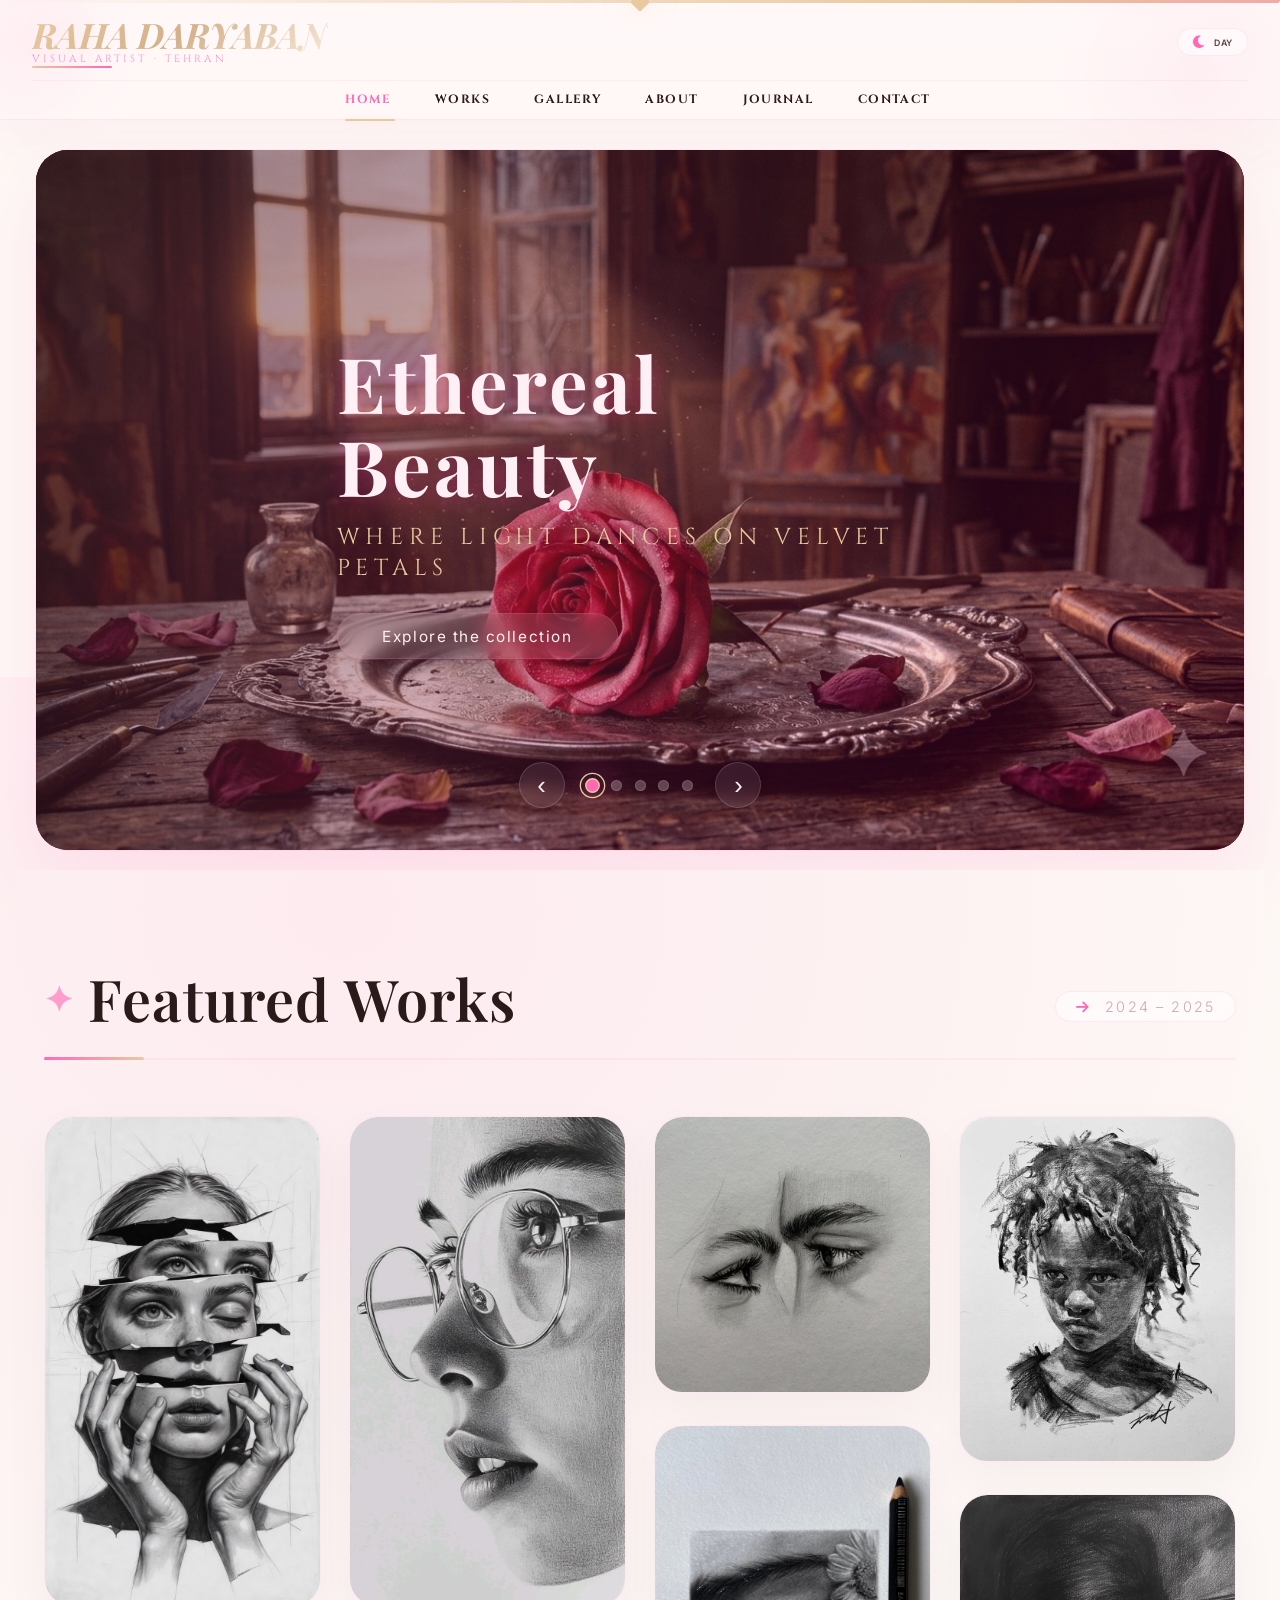
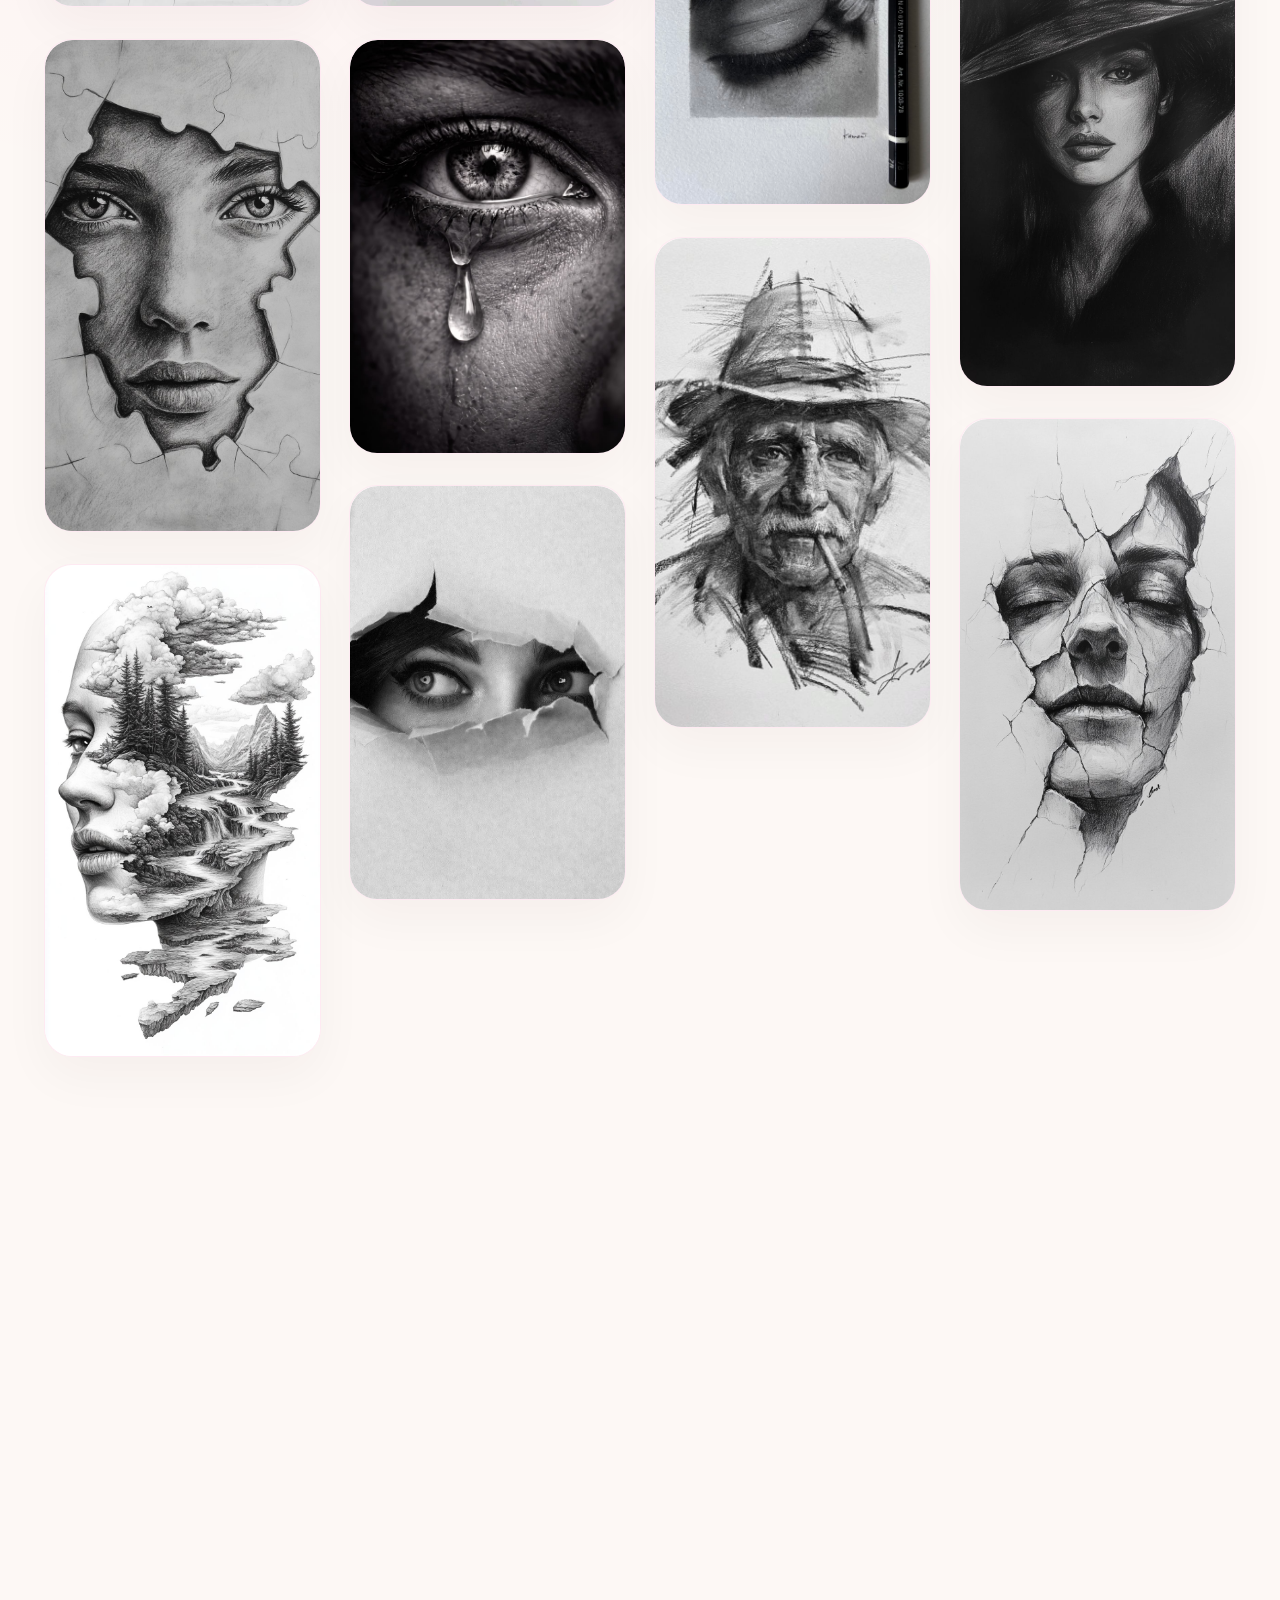
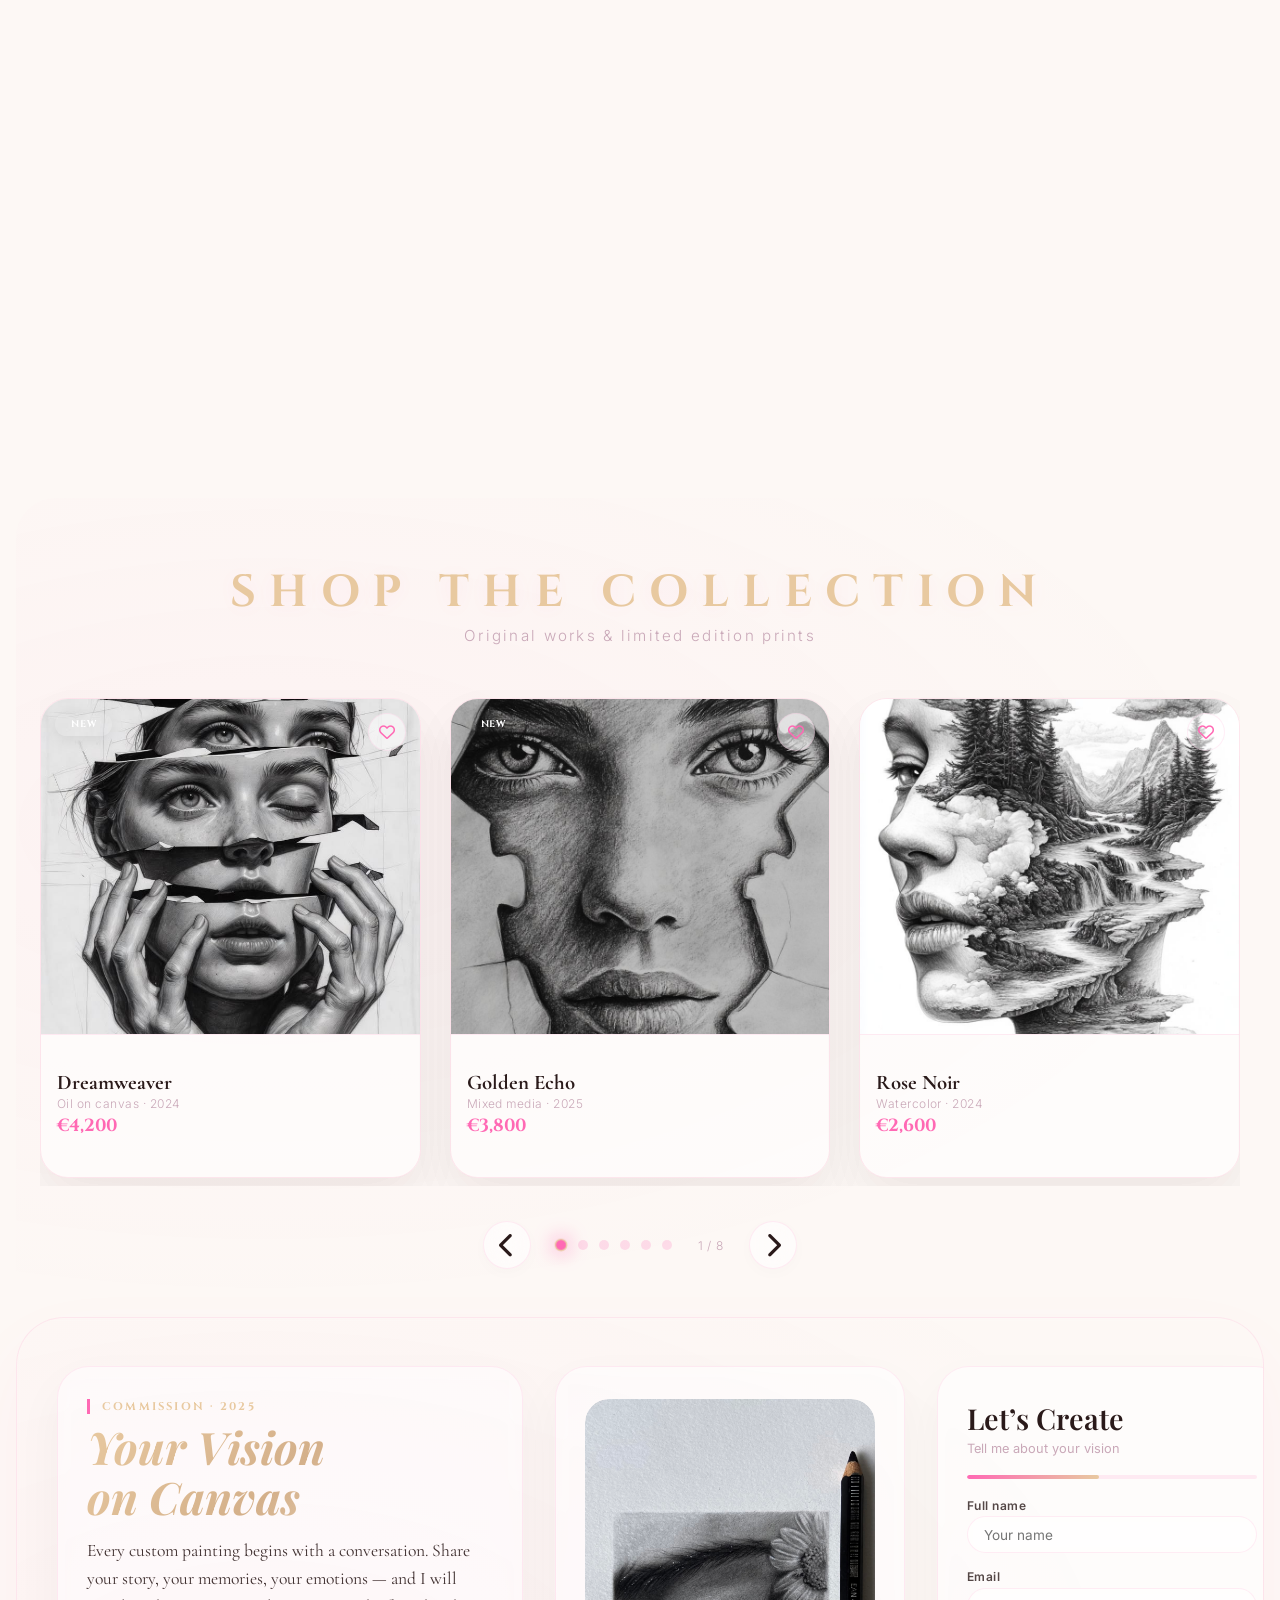
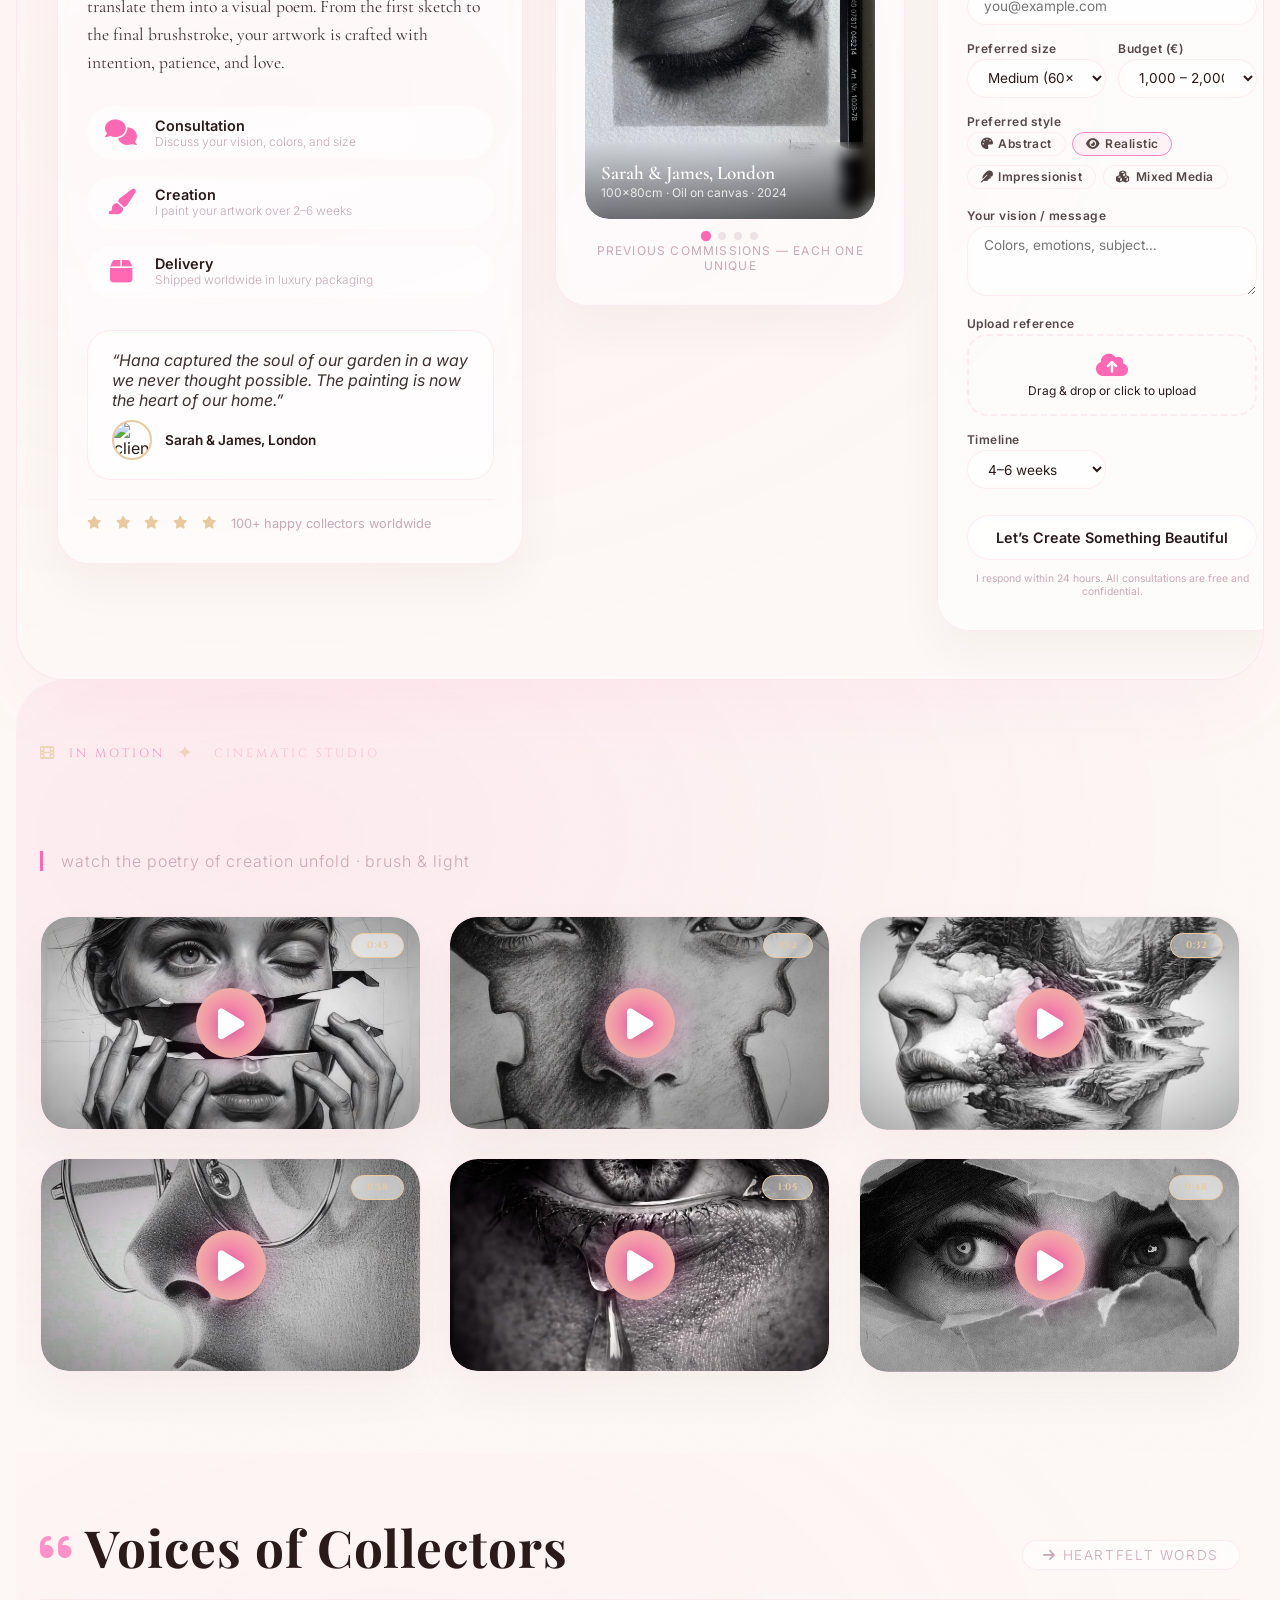
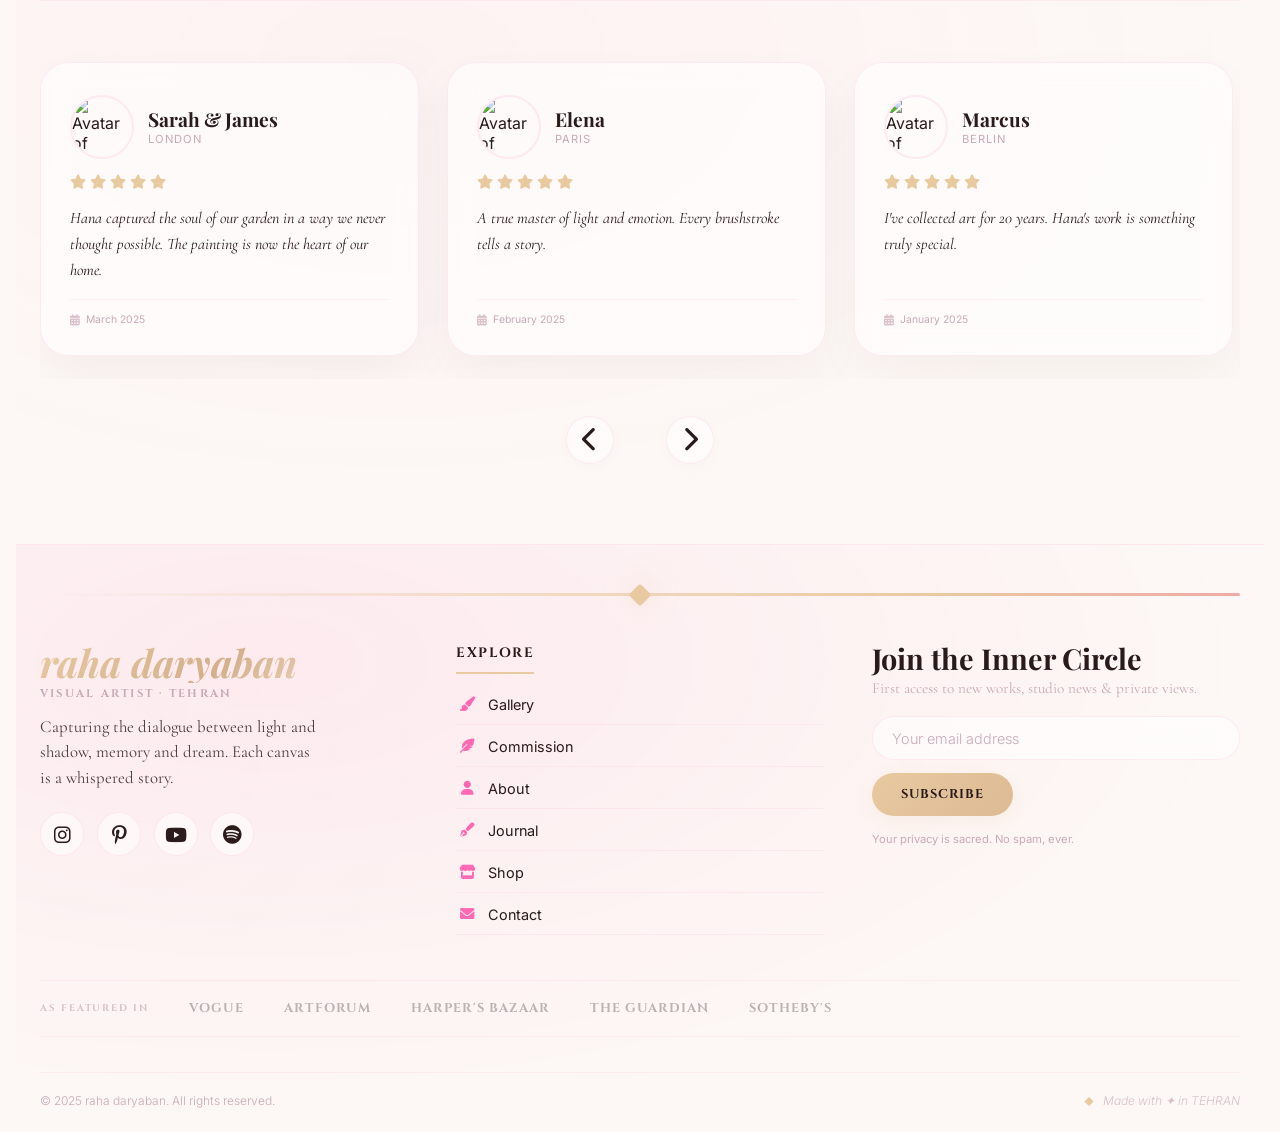
==== commit 531a0eef: "index.html" ====
--- a/index.html
+++ b/index.html
@@ -146,7 +146,7 @@
         <img
           class="portrait-image"
           src="artist.JPG"
-          alt="Hana Yeganeh in her studio"
+          alt="Raha Daryaban in her studio"
           loading="lazy"
         />
         <div class="grain-overlay"></div>
@@ -159,7 +159,7 @@
         <div class="typewriter-container" id="typewriter"></div>
 
         <div class="bio-text" id="bioText">
-          Born in London, Hana Yeganeh is a visual artist whose work explores the delicate tension between light and shadow, memory and dream. Her paintings have been exhibited internationally and are held in private collections across Europe and the Middle East.
+          Born in TEHRAN, Raha Daryaban is a visual artist whose work explores the delicate tension between light and shadow, memory and dream. Her paintings have been exhibited internationally and are held in private collections across Europe and the Middle East.
         </div>
 
         <div class="quote-block">“Every canvas is a conversation with time.”</div>
@@ -475,4 +475,4 @@
 <script src="https://cdn.jsdelivr.net/npm/typed.js@2.0.16"></script>
 <script src="https://cdn.jsdelivr.net/npm/typed.js@2.0.12"></script>
 </body>
-</html>+</html>
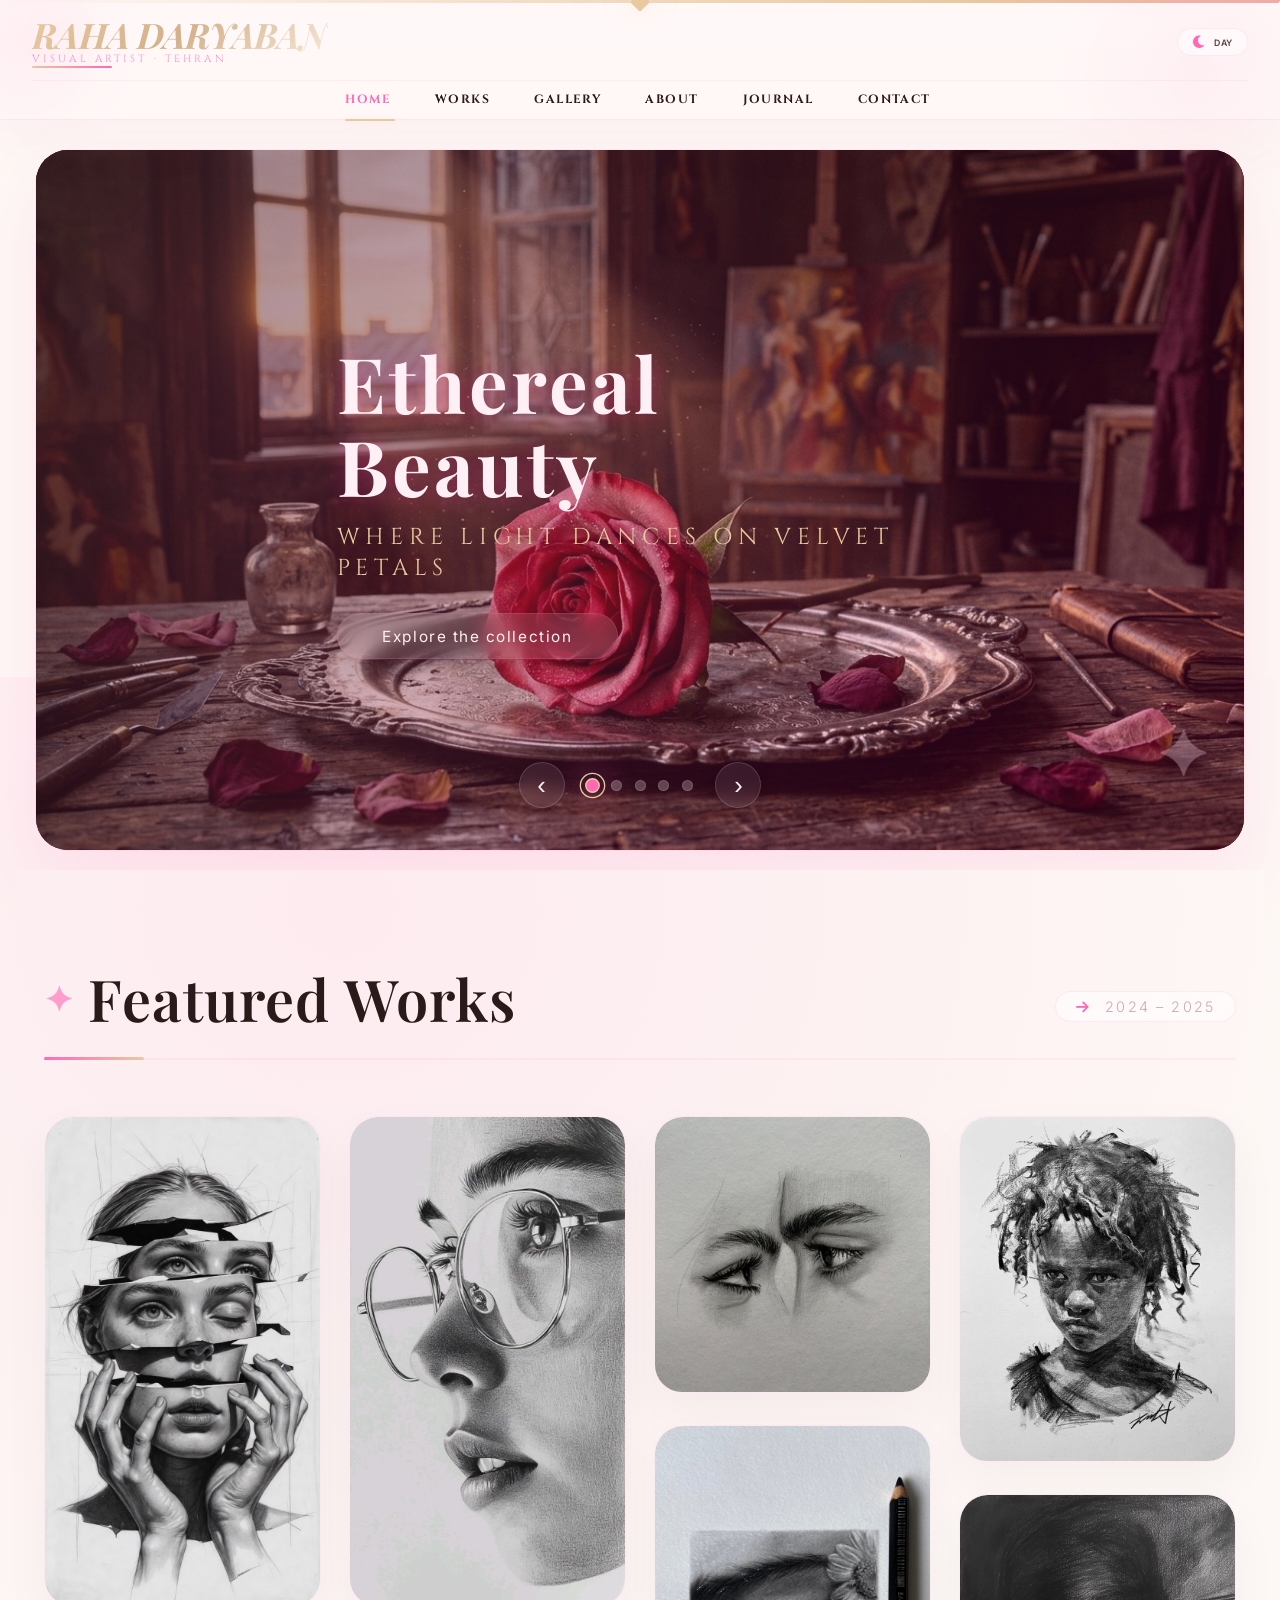
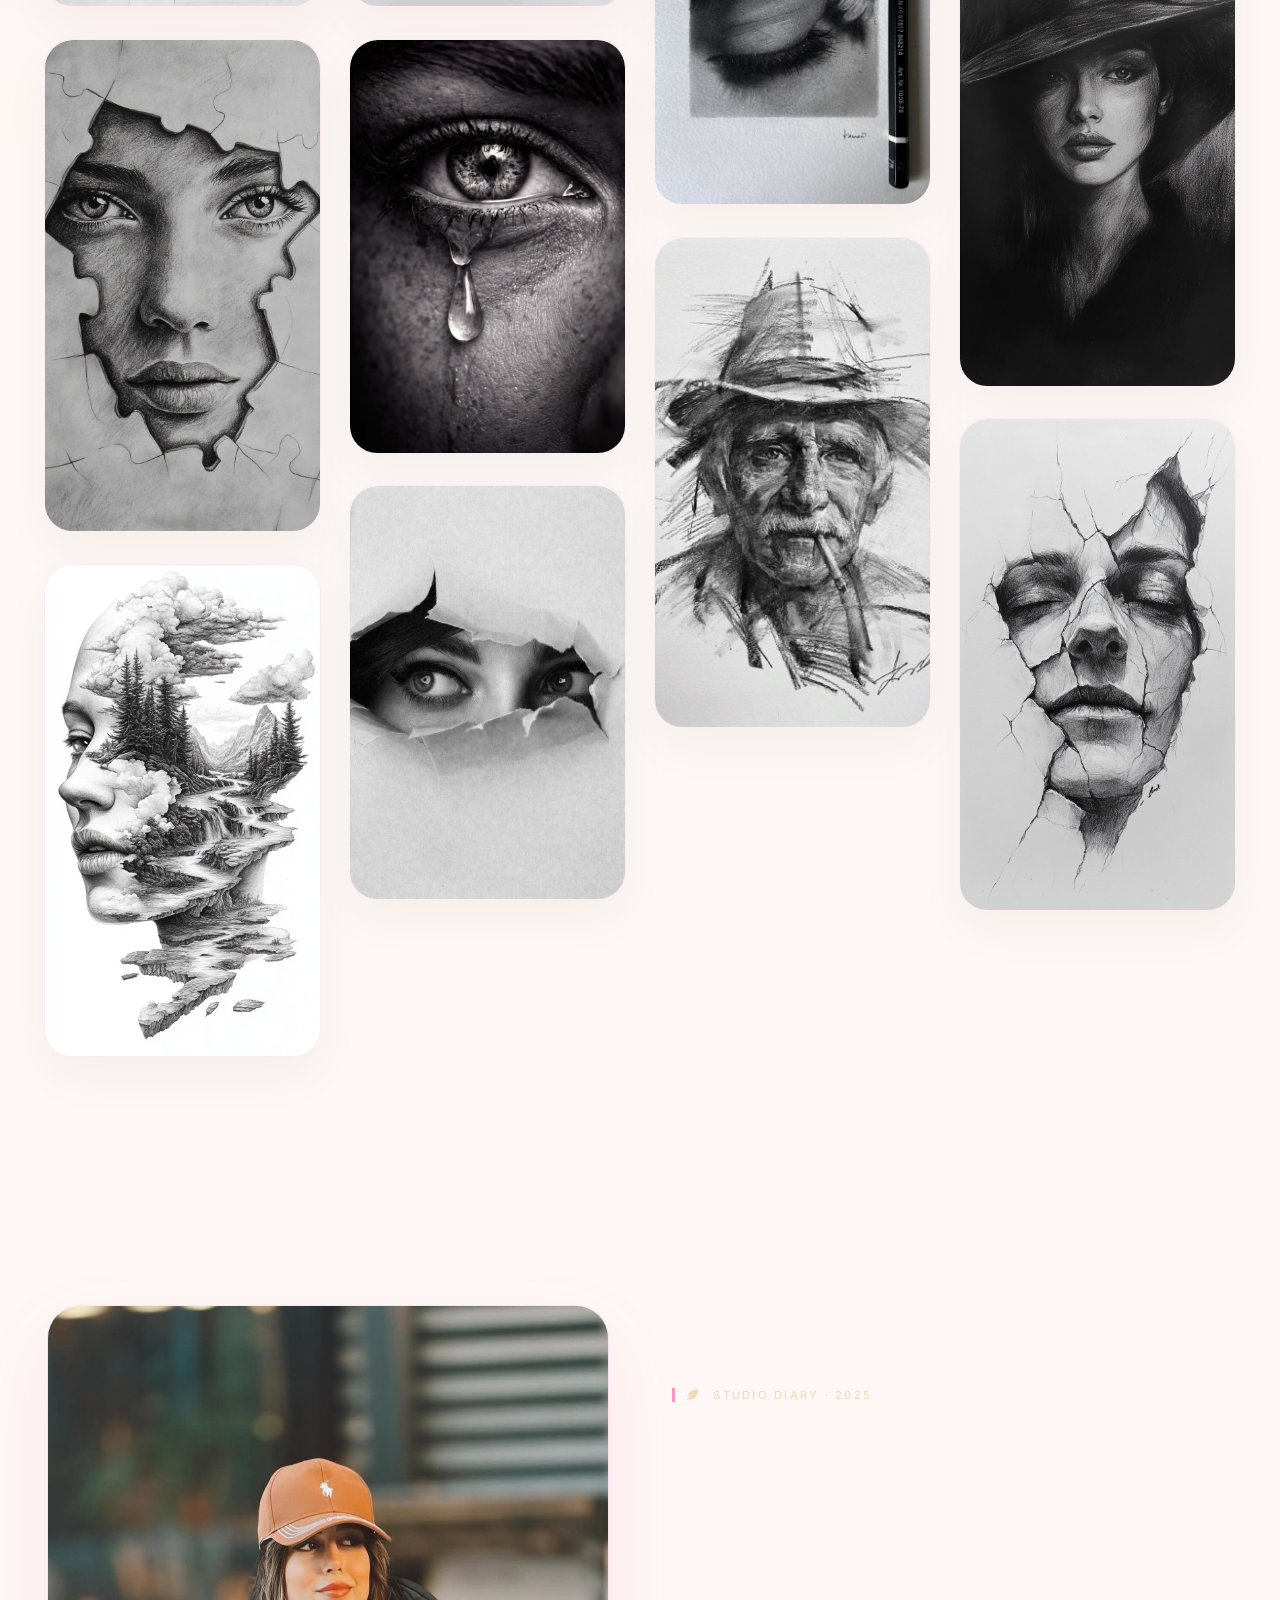
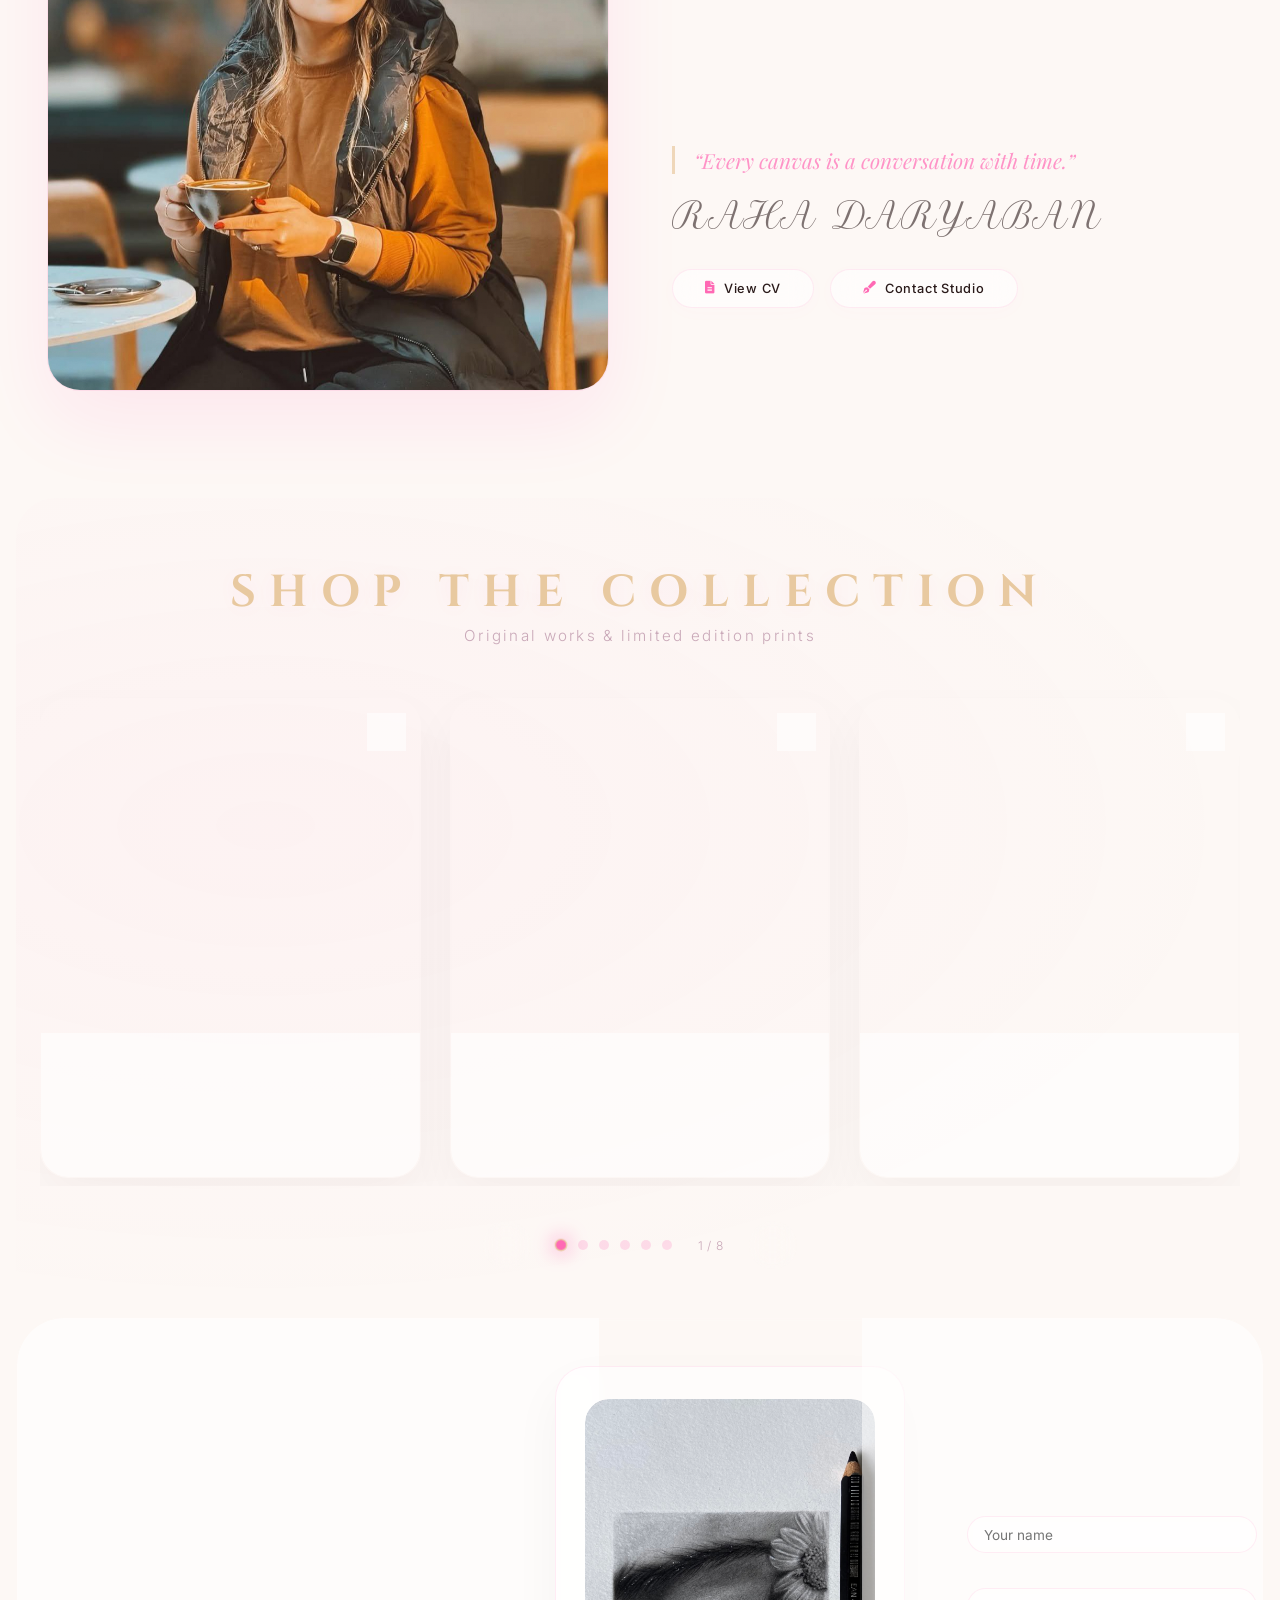
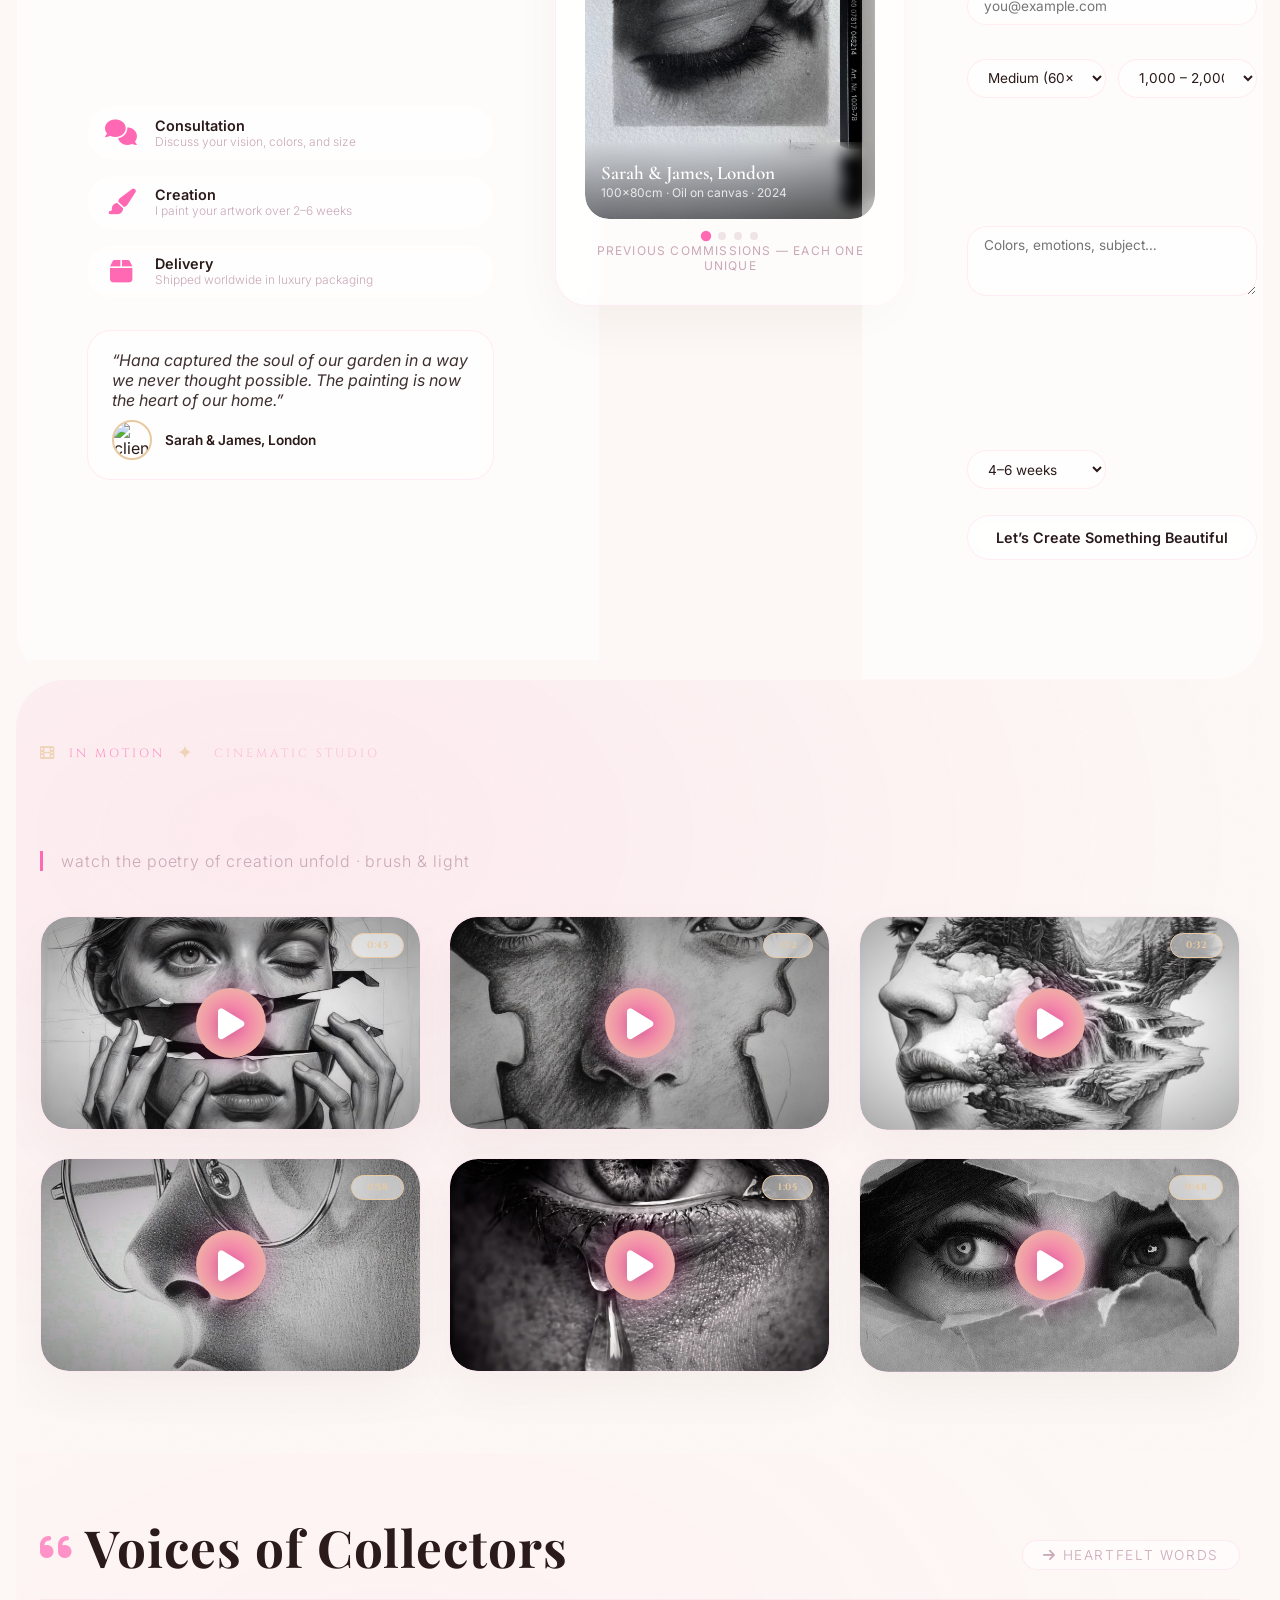
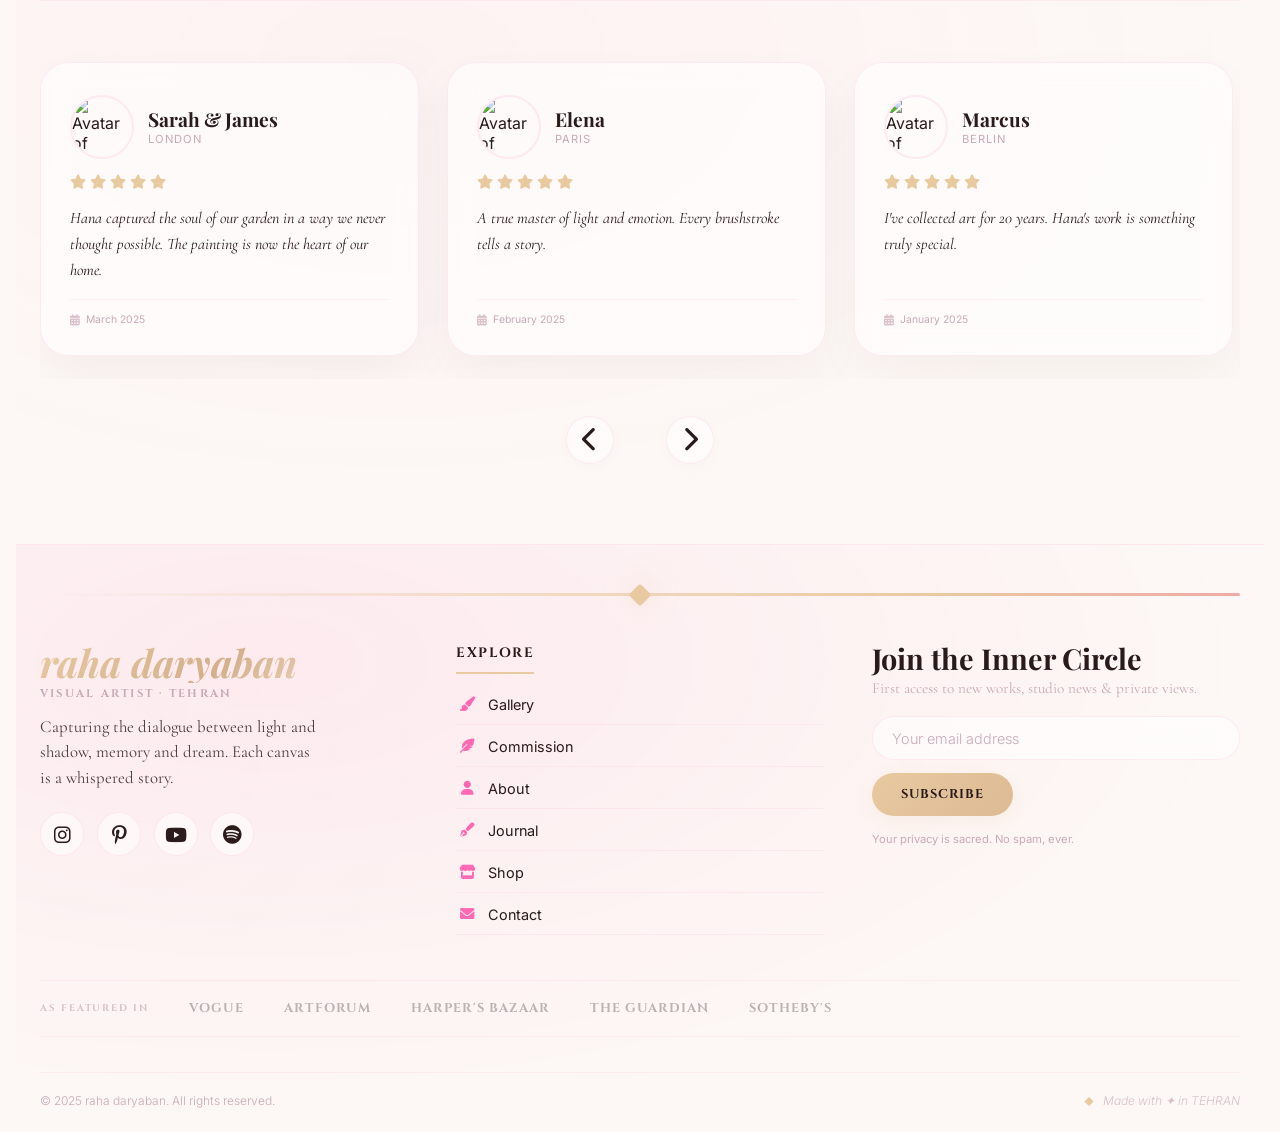
==== commit 1f98fc7e: "index.html" ====
--- a/index.html
+++ b/index.html
@@ -145,7 +145,7 @@
       <div class="portrait-wrapper" id="portraitWrapper">
         <img
           class="portrait-image"
-          src="artist.JPG"
+          src="artist.jpg"
           alt="Raha Daryaban in her studio"
           loading="lazy"
         />
